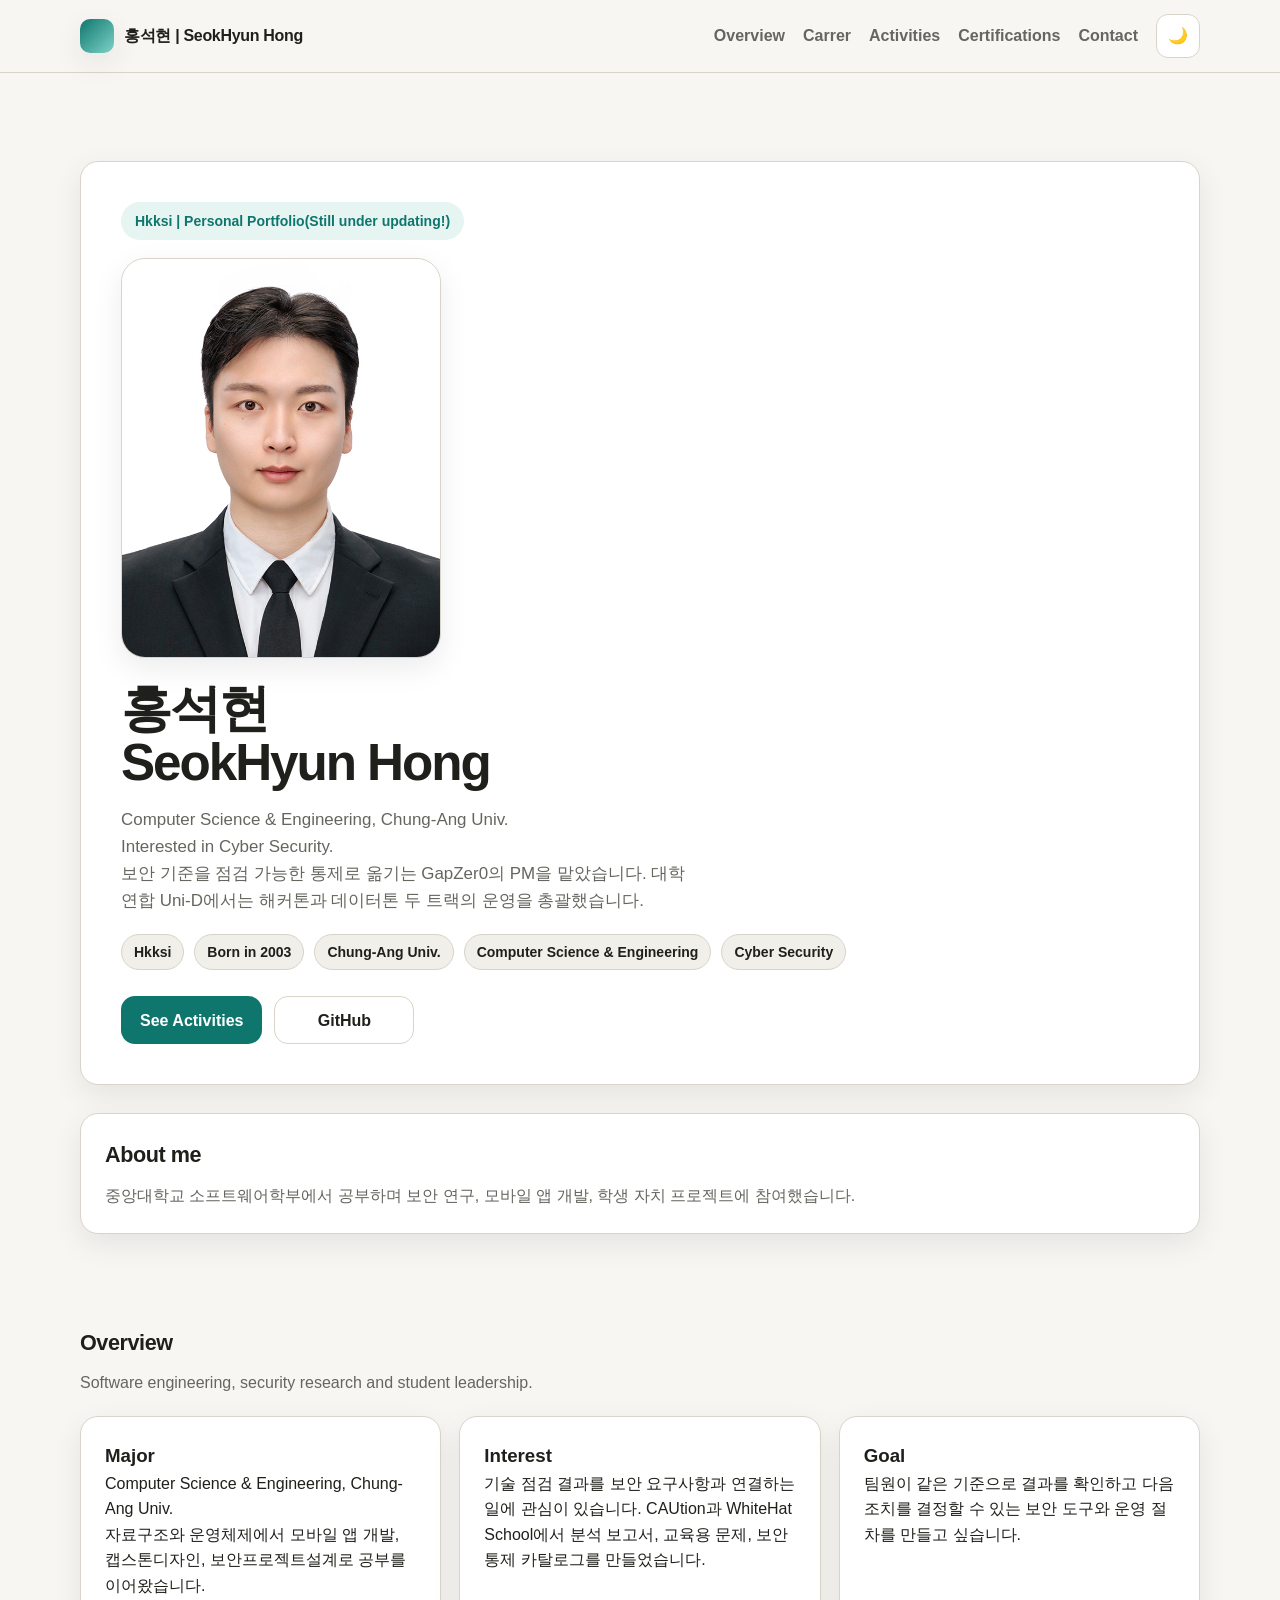
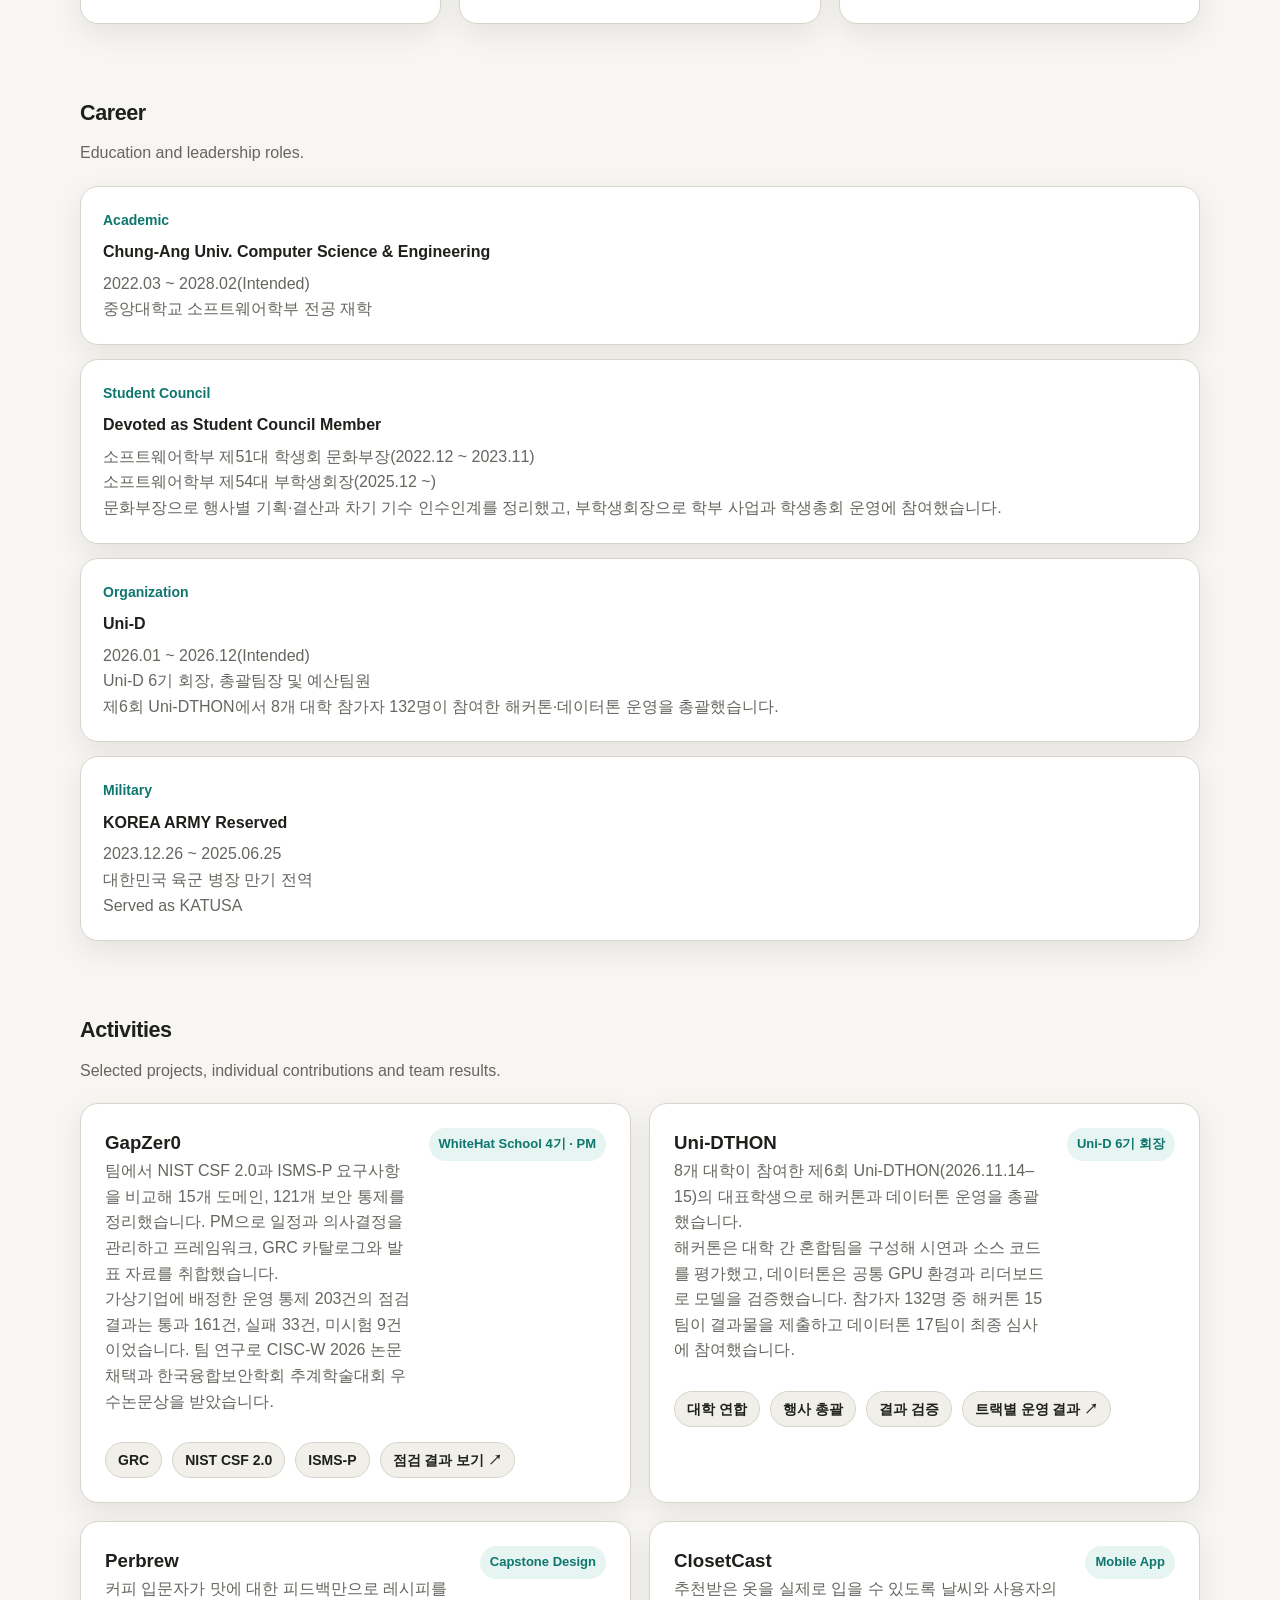
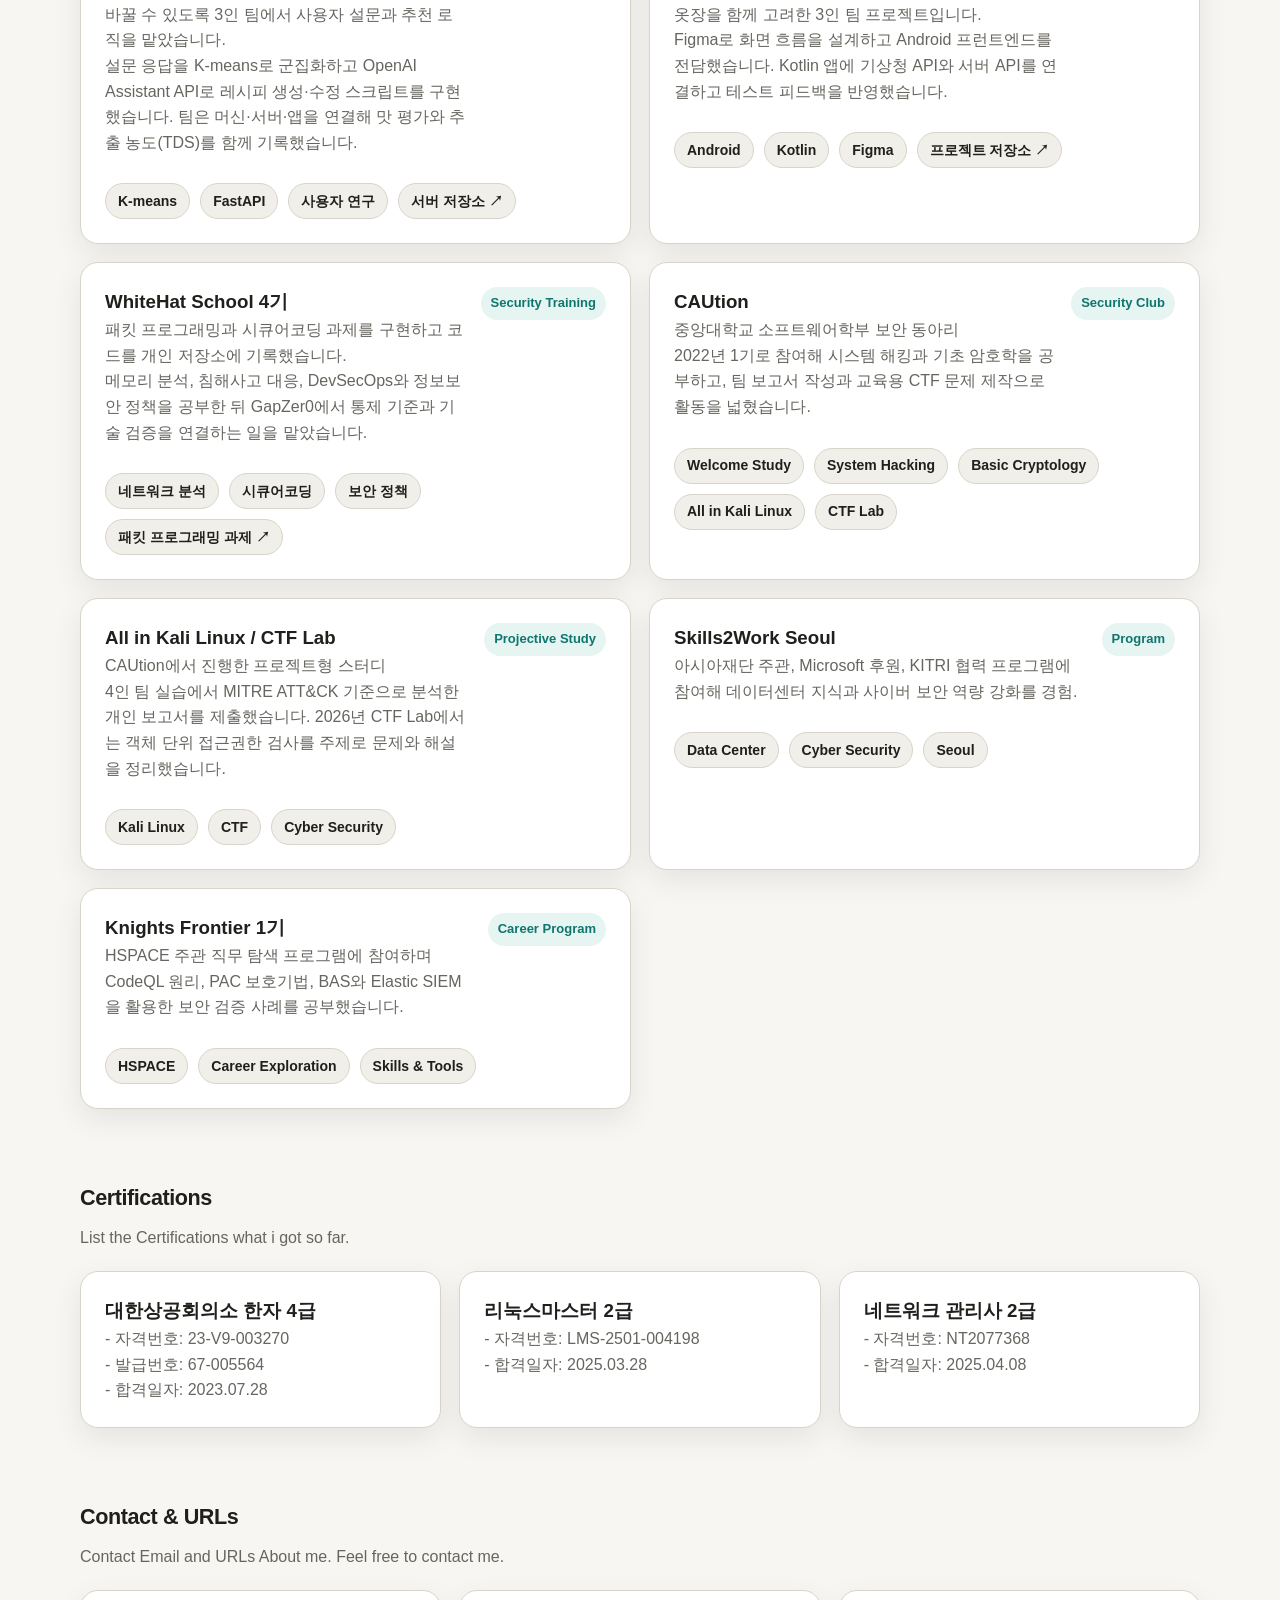
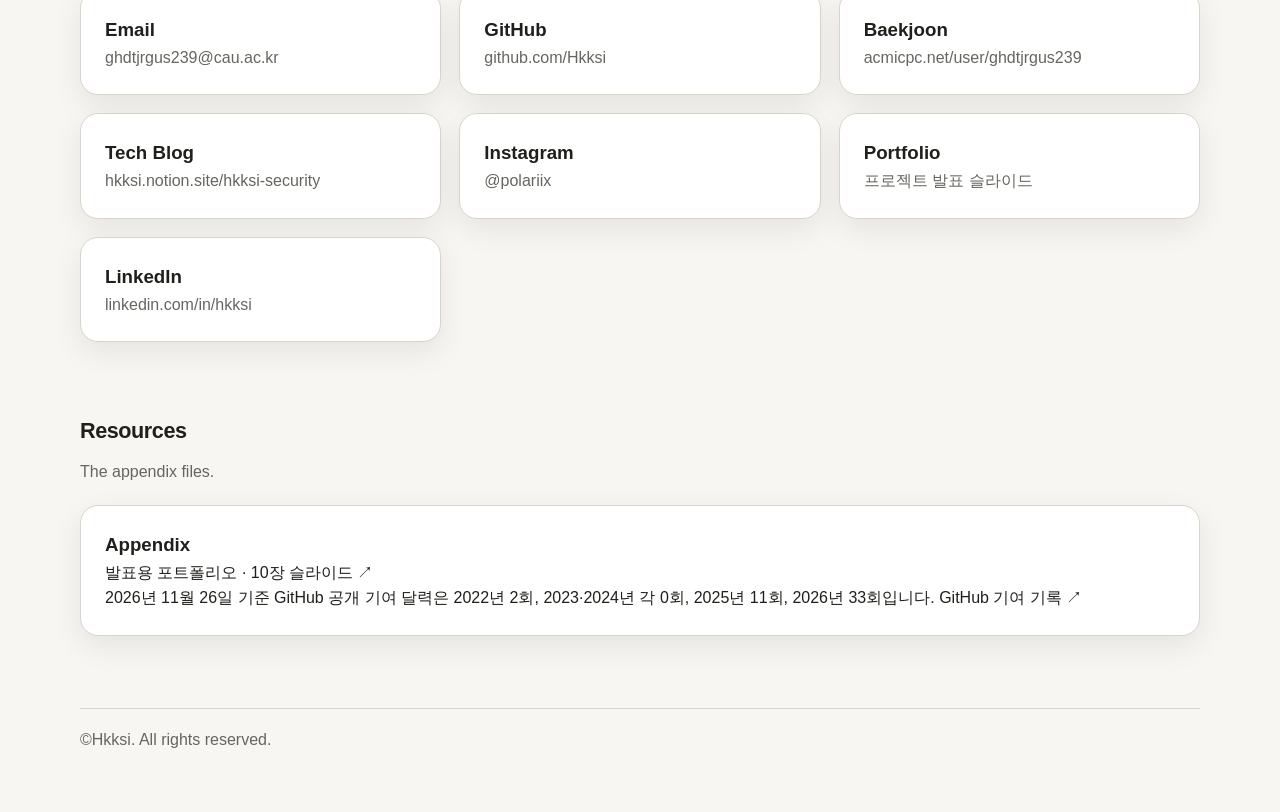
==== index.html @ 275bb15e "Update portfolio with verified security, software and leadership projects" ====
<!DOCTYPE html>
<html lang="ko">
<head>
  <meta charset="UTF-8" />
  <meta name="viewport" content="width=device-width, initial-scale=1.0" />
  <title>홍석현 | Portfolio</title>
  <meta
    name="description"
    content="중앙대학교 컴퓨터공학 전공, Cyber Security에 관심 있는 홍석현의 포트폴리오"
  />
  <meta name="color-scheme" content="light dark" />
  <style>
    :root {
      --bg: #f7f6f2;
      --surface: #ffffff;
      --surface-2: #f1efe9;
      --text: #1f1f1b;
      --muted: #66655f;
      --border: #d8d4ca;
      --primary: #0f766e;
      --primary-hover: #0b5e58;
      --accent: #e6f4f2;
      --shadow: 0 10px 30px rgba(0, 0, 0, 0.08);
      --radius: 18px;
      --max: 1120px;
    }

    [data-theme="dark"] {
      --bg: #141413;
      --surface: #1c1c1a;
      --surface-2: #22221f;
      --text: #f5f4ef;
      --muted: #b0aea7;
      --border: #33322f;
      --primary: #58b8af;
      --primary-hover: #83d1ca;
      --accent: #1e2a29;
      --shadow: 0 10px 30px rgba(0, 0, 0, 0.35);
    }

    * {
      box-sizing: border-box;
      margin: 0;
      padding: 0;
    }

    html {
      scroll-behavior: smooth;
    }

    body {
      font-family: -apple-system, BlinkMacSystemFont, "Segoe UI", Roboto, "Noto Sans KR", sans-serif;
      line-height: 1.6;
      background: var(--bg);
      color: var(--text);
    }

    a {
      color: inherit;
      text-decoration: none;
    }

    img {
      display: block;
      max-width: 100%;
    }

    button {
      font: inherit;
      cursor: pointer;
      border: none;
      background: none;
    }

    .container {
      width: min(100% - 32px, var(--max));
      margin: 0 auto;
    }

    .skip-link {
      position: absolute;
      left: -9999px;
      top: auto;
    }

    .skip-link:focus {
      left: 16px;
      top: 16px;
      background: var(--surface);
      color: var(--text);
      padding: 12px 16px;
      border-radius: 10px;
      border: 1px solid var(--border);
      z-index: 9999;
    }

    header {
      position: sticky;
      top: 0;
      z-index: 100;
      backdrop-filter: blur(10px);
      background: color-mix(in srgb, var(--bg) 85%, transparent);
      border-bottom: 1px solid var(--border);
    }

    .nav {
      display: flex;
      align-items: center;
      justify-content: space-between;
      min-height: 72px;
      gap: 20px;
    }

    .logo {
      display: inline-flex;
      align-items: center;
      gap: 10px;
      font-weight: 800;
      letter-spacing: -0.02em;
    }

    .logo-mark {
      width: 34px;
      height: 34px;
      border-radius: 10px;
      background: linear-gradient(135deg, var(--primary), #7dd3c7);
      display: inline-block;
      box-shadow: var(--shadow);
    }

    nav ul {
      list-style: none;
      display: flex;
      gap: 18px;
      align-items: center;
      flex-wrap: wrap;
      justify-content: flex-end;
    }

    nav a {
      color: var(--muted);
      font-weight: 600;
    }

    nav a:hover,
    nav a:focus-visible {
      color: var(--text);
    }

    .theme-toggle {
      width: 44px;
      height: 44px;
      border-radius: 12px;
      border: 1px solid var(--border);
      background: var(--surface);
      color: var(--text);
    }

    .hero {
      padding: 88px 0 56px;
    }

    .hero-grid {
      display: grid;
      grid-template-columns: 1fr;
      gap: 28px;
      align-items: stretch;
    }

    .hero-card,
    .panel,
    .project-card,
    .timeline-item,
    .contact-card,
    .cert-card {
      background: var(--surface);
      border: 1px solid var(--border);
      border-radius: var(--radius);
      box-shadow: var(--shadow);
    }

    .hero-card {
      padding: 40px;
    }

    .eyebrow {
      display: inline-flex;
      align-items: center;
      gap: 8px;
      background: var(--accent);
      color: var(--primary);
      padding: 8px 14px;
      border-radius: 999px;
      font-size: 14px;
      font-weight: 700;
      margin-bottom: 18px;
    }

    h1 {
      font-size: clamp(2.2rem, 4vw, 4.4rem);
      line-height: 1.05;
      letter-spacing: -0.04em;
      margin-bottom: 16px;
    }

    .hero-lead {
      color: var(--muted);
      font-size: 1.06rem;
      max-width: 60ch;
      margin-bottom: 20px;
    }

    .hero-actions {
      display: flex;
      flex-wrap: wrap;
      gap: 12px;
      margin-top: 26px;
    }

    .btn {
      display: inline-flex;
      align-items: center;
      justify-content: center;
      min-width: 140px;
      min-height: 48px;
      padding: 0 18px;
      border-radius: 14px;
      font-weight: 700;
      transition: 0.2s ease;
      border: 1px solid transparent;
    }

    .btn-primary {
      background: var(--primary);
      color: white;
    }

    .btn-primary:hover,
    .btn-primary:focus-visible {
      background: var(--primary-hover);
    }

    .btn-secondary {
      background: var(--surface);
      color: var(--text);
      border-color: var(--border);
    }

    .btn-secondary:hover,
    .btn-secondary:focus-visible {
      background: var(--surface-2);
    }

    .hero-side {
      display: grid;
      gap: 18px;
      width: 100%;
    }

    .mini-card {
      padding: 24px;
      background: var(--surface);
      border: 1px solid var(--border);
      border-radius: var(--radius);
      box-shadow: var(--shadow);
    }

    .mini-card h2,
    .section-title {
      font-size: 1.35rem;
      margin-bottom: 10px;
      letter-spacing: -0.02em;
    }

    .mini-card p,
    .section-desc,
    .timeline-item p,
    .project-card p,
    .contact-card p,
    .cert-card p {
      color: var(--muted);
    }

    .profile-photo-box {
      width: 100%;
      max-width: 320px;
      aspect-ratio: 4 / 5;
      margin-bottom: 24px;
      border-radius: 24px;
      overflow: hidden;
      border: 1px solid var(--border);
      background: var(--surface-2);
      box-shadow: var(--shadow);
    }

    .profile-photo {
      width: 100%;
      height: 100%;
      display: block;
      object-fit: cover;
      object-position: center 20%;
    }

    .quick-info {
      display: flex;
      flex-wrap: wrap;
      gap: 10px;
      margin-top: 16px;
    }

    .quick-chip,
    .chip {
      display: inline-flex;
      align-items: center;
      min-height: 36px;
      padding: 0 12px;
      border-radius: 999px;
      background: var(--surface-2);
      border: 1px solid var(--border);
      font-size: 14px;
      font-weight: 600;
    }

    section {
      padding: 36px 0;
    }

    .section-heading {
      display: flex;
      align-items: end;
      justify-content: space-between;
      gap: 16px;
      margin-bottom: 20px;
    }

    .section-heading .left p {
      color: var(--muted);
      margin-top: 6px;
    }

    .grid-3,
    .cert-grid,
    .contact-grid {
      display: grid;
      grid-template-columns: repeat(3, 1fr);
      gap: 18px;
    }

    .panel {
      padding: 24px;
    }

    .chip-wrap {
      display: flex;
      flex-wrap: wrap;
      gap: 10px;
      margin-top: 14px;
    }

    .projects {
      display: grid;
      grid-template-columns: repeat(2, 1fr);
      gap: 18px;
    }

    .project-card {
      padding: 24px;
      display: flex;
      flex-direction: column;
      gap: 14px;
    }

    .project-top {
      display: flex;
      align-items: start;
      justify-content: space-between;
      gap: 14px;
    }

    .project-tag {
      display: inline-flex;
      padding: 6px 10px;
      border-radius: 999px;
      background: var(--accent);
      color: var(--primary);
      font-size: 13px;
      font-weight: 700;
      white-space: nowrap;
    }

    .project-links {
      display: flex;
      gap: 10px;
      flex-wrap: wrap;
      margin-top: 4px;
    }

    .text-link {
      font-weight: 700;
      color: var(--primary);
    }

    .text-link:hover,
    .text-link:focus-visible {
      text-decoration: underline;
    }

    .timeline {
      display: grid;
      gap: 14px;
    }

    .timeline-item {
      padding: 22px;
    }

    .timeline-item strong {
      display: block;
      font-size: 1rem;
      margin-bottom: 6px;
    }

    .timeline-meta {
      color: var(--primary);
      font-size: 14px;
      font-weight: 700;
      margin-bottom: 8px;
    }

    .cert-card,
    .contact-card {
      padding: 24px;
    }

    footer {
      padding: 36px 0 60px;
      color: var(--muted);
    }

    .footer-box {
      border-top: 1px solid var(--border);
      padding-top: 18px;
      display: flex;
      justify-content: space-between;
      gap: 16px;
      flex-wrap: wrap;
    }

    :focus-visible {
      outline: 2px solid var(--primary);
      outline-offset: 3px;
    }

    @media (max-width: 960px) {
      .hero-grid,
      .grid-3,
      .projects,
      .cert-grid,
      .contact-grid {
        grid-template-columns: 1fr;
      }

      .section-heading,
      .footer-box {
        align-items: start;
        flex-direction: column;
      }

      nav ul {
        gap: 12px;
      }
    }

    @media (max-width: 720px) {
      .nav {
        padding: 12px 0;
        align-items: flex-start;
        flex-direction: column;
      }

      nav ul {
        justify-content: flex-start;
      }

      .hero {
        padding-top: 48px;
      }

      .hero-card,
      .panel,
      .project-card,
      .timeline-item,
      .contact-card,
      .cert-card,
      .mini-card {
        padding: 20px;
      }

      h1 {
        font-size: clamp(2rem, 10vw, 3.2rem);
      }
    }
  </style>
</head>
<body>
  <a href="#main" class="skip-link">본문으로 바로가기</a>

  <header>
    <div class="container nav">
      <a href="#home" class="logo" aria-label="홈으로 이동">
        <span class="logo-mark" aria-hidden="true"></span>
        <span>홍석현 | SeokHyun Hong</span>
      </a>

      <nav aria-label="주요 메뉴">
        <ul>
          <li><a href="#about">Overview</a></li>
          <li><a href="#career">Carrer</a></li>
          <li><a href="#projects">Activities</a></li>
          <li><a href="#certifications">Certifications</a></li>
          <li><a href="#contact">Contact</a></li>
          <li>
            <button
              class="theme-toggle"
              type="button"
              aria-label="다크 모드 전환"
              data-theme-toggle
            >
              🌙
            </button>
          </li>
        </ul>
      </nav>
    </div>
  </header>

  <main id="main">
    <section class="hero" id="home">
      <div class="container hero-grid">
        <article class="hero-card">
          <div class="eyebrow">Hkksi | Personal Portfolio(Still under updating!)</div>

          <div class="profile-photo-box">
            <img
              src="./images/profile.jpg"
              alt="profile Photo"
              class="profile-photo"
            />
          </div>

          <h1>
            홍석현<br />
            SeokHyun Hong
          </h1>

          <p class="hero-lead">
            Computer Science & Engineering, Chung-Ang Univ.<br />
            Interested in Cyber Security.<br />
            보안 기준을 점검 가능한 통제로 옮기는 GapZer0의 PM을 맡았습니다. 대학 연합 Uni-D에서는 해커톤과 데이터톤 두 트랙의 운영을 총괄했습니다.
          </p>

          <div class="quick-info">
            <span class="quick-chip">Hkksi</span>
            <span class="quick-chip">Born in 2003</span>
            <span class="quick-chip">Chung-Ang Univ.</span>
            <span class="quick-chip">Computer Science & Engineering</span>
            <span class="quick-chip">Cyber Security</span>
          </div>

          <div class="hero-actions">
            <a class="btn btn-primary" href="#projects">See Activities</a>
            <a class="btn btn-secondary" href="https://github.com/Hkksi" target="_blank" rel="noopener noreferrer">GitHub</a>
          </div>
        </article>

        <aside class="hero-side" aria-label="핵심 요약">
          <div class="mini-card">
            <h2>About me</h2>
            <p>
              중앙대학교 소프트웨어학부에서 공부하며 보안 연구, 모바일 앱 개발, 학생 자치 프로젝트에 참여했습니다.
            </p>
          </div>
        </aside>
      </div>
    </section>

    <section id="about">
      <div class="container">
        <div class="section-heading">
          <div class="left">
            <h2 class="section-title">Overview</h2>
            <p>Software engineering, security research and student leadership.</p>
          </div>
        </div>

        <div class="grid-3">
          <article class="panel">
            <h3>Major</h3>
            <p>
              Computer Science & Engineering, Chung-Ang Univ.<br />
              자료구조와 운영체제에서 모바일 앱 개발, 캡스톤디자인, 보안프로젝트설계로 공부를 이어왔습니다.
            </p>
          </article>

          <article class="panel">
            <h3>Interest</h3>
            <p>
              기술 점검 결과를 보안 요구사항과 연결하는 일에 관심이 있습니다. CAUtion과 WhiteHat School에서 분석 보고서, 교육용 문제, 보안 통제 카탈로그를 만들었습니다.
            </p>
          </article>

          <article class="panel">
            <h3>Goal</h3>
            <p>
              팀원이 같은 기준으로 결과를 확인하고 다음 조치를 결정할 수 있는 보안 도구와 운영 절차를 만들고 싶습니다.
            </p>
          </article>
        </div>
      </div>
    </section>

    <section id="career">
      <div class="container">
        <div class="section-heading">
          <div class="left">
            <h2 class="section-title">Career</h2>
            <p>Education and leadership roles.</p>
          </div>
        </div>

        <div class="timeline">
          <article class="timeline-item">
            <div class="timeline-meta">Academic</div>
            <strong>Chung-Ang Univ. Computer Science & Engineering</strong>
            <p>
              2022.03 ~ 2028.02(Intended)<br />
              중앙대학교 소프트웨어학부 전공 재학
            </p>
          </article>

          <article class="timeline-item">
            <div class="timeline-meta">Student Council</div>
            <strong>Devoted as Student Council Member</strong>
            <p>
              소프트웨어학부 제51대 학생회 문화부장(2022.12 ~ 2023.11)<br />
              소프트웨어학부 제54대 부학생회장(2025.12 ~)<br />문화부장으로 행사별 기획·결산과 차기 기수 인수인계를 정리했고, 부학생회장으로 학부 사업과 학생총회 운영에 참여했습니다.
            </p>
          </article>

          <article class="timeline-item">
            <div class="timeline-meta">Organization</div>
            <strong>Uni-D</strong>
            <p>
              2026.01 ~ 2026.12(Intended)<br />
              Uni-D 6기 회장, 총괄팀장 및 예산팀원<br /> 
              제6회 Uni-DTHON에서 8개 대학 참가자 132명이 참여한 해커톤·데이터톤 운영을 총괄했습니다.
            </p>
          </article>
          
          <article class="timeline-item">
            <div class="timeline-meta">Military</div>
            <strong>KOREA ARMY Reserved</strong>
            <p>
              2023.12.26 ~ 2025.06.25<br />
              대한민국 육군 병장 만기 전역<br />
              Served as KATUSA
            </p>
          </article>

        </div>
      </div>
    </section>

    <section id="projects">
      <div class="container">
        <div class="section-heading">
          <div class="left">
            <h2 class="section-title">Activities</h2>
            <p>Selected projects, individual contributions and team results.</p>
          </div>
        </div>

        <div class="projects">
          <article class="project-card">
            <div class="project-top">
              <div>
                <h3>GapZer0</h3>
                <p>팀에서 NIST CSF 2.0과 ISMS-P 요구사항을 비교해 15개 도메인, 121개 보안 통제를 정리했습니다. PM으로 일정과 의사결정을 관리하고 프레임워크, GRC 카탈로그와 발표 자료를 취합했습니다.<br />가상기업에 배정한 운영 통제 203건의 점검 결과는 통과 161건, 실패 33건, 미시험 9건이었습니다. 팀 연구로 CISC-W 2026 논문 채택과 한국융합보안학회 추계학술대회 우수논문상을 받았습니다.</p>
              </div>
              <span class="project-tag">WhiteHat School 4기 · PM</span>
            </div>
            <div class="chip-wrap">
              <span class="chip">GRC</span>
              <span class="chip">NIST CSF 2.0</span>
              <span class="chip">ISMS-P</span>
              <a class="chip" href="portfolio.html#slide-3">점검 결과 보기 ↗</a>
            </div>
          </article>

          <article class="project-card">
            <div class="project-top">
              <div>
                <h3>Uni-DTHON</h3>
                <p>8개 대학이 참여한 제6회 Uni-DTHON(2026.11.14–15)의 대표학생으로 해커톤과 데이터톤 운영을 총괄했습니다.<br />해커톤은 대학 간 혼합팀을 구성해 시연과 소스 코드를 평가했고, 데이터톤은 공통 GPU 환경과 리더보드로 모델을 검증했습니다. 참가자 132명 중 해커톤 15팀이 결과물을 제출하고 데이터톤 17팀이 최종 심사에 참여했습니다.</p>
              </div>
              <span class="project-tag">Uni-D 6기 회장</span>
            </div>
            <div class="chip-wrap">
              <span class="chip">대학 연합</span>
              <span class="chip">행사 총괄</span>
              <span class="chip">결과 검증</span>
              <a class="chip" href="portfolio.html#slide-4">트랙별 운영 결과 ↗</a>
            </div>
          </article>

          <article class="project-card">
            <div class="project-top">
              <div>
                <h3>Perbrew</h3>
                <p>커피 입문자가 맛에 대한 피드백만으로 레시피를 바꿀 수 있도록 3인 팀에서 사용자 설문과 추천 로직을 맡았습니다.<br />설문 응답을 K-means로 군집화하고 OpenAI Assistant API로 레시피 생성·수정 스크립트를 구현했습니다. 팀은 머신·서버·앱을 연결해 맛 평가와 추출 농도(TDS)를 함께 기록했습니다.</p>
              </div>
              <span class="project-tag">Capstone Design</span>
            </div>
            <div class="chip-wrap">
              <span class="chip">K-means</span>
              <span class="chip">FastAPI</span>
              <span class="chip">사용자 연구</span>
              <a class="chip" href="https://github.com/2025-2-CAU-Capstone-Design/PerBrew_FastAPI_Server">서버 저장소 ↗</a>
            </div>
          </article>

          <article class="project-card">
            <div class="project-top">
              <div>
                <h3>ClosetCast</h3>
                <p>추천받은 옷을 실제로 입을 수 있도록 날씨와 사용자의 옷장을 함께 고려한 3인 팀 프로젝트입니다.<br />Figma로 화면 흐름을 설계하고 Android 프런트엔드를 전담했습니다. Kotlin 앱에 기상청 API와 서버 API를 연결하고 테스트 피드백을 반영했습니다.</p>
              </div>
              <span class="project-tag">Mobile App</span>
            </div>
            <div class="chip-wrap">
              <span class="chip">Android</span>
              <span class="chip">Kotlin</span>
              <span class="chip">Figma</span>
              <a class="chip" href="https://github.com/WY-C/ClosetCast">프로젝트 저장소 ↗</a>
            </div>
          </article>

          <article class="project-card">
            <div class="project-top">
              <div>
                <h3>WhiteHat School 4기</h3>
                <p>패킷 프로그래밍과 시큐어코딩 과제를 구현하고 코드를 개인 저장소에 기록했습니다.<br />메모리 분석, 침해사고 대응, DevSecOps와 정보보안 정책을 공부한 뒤 GapZer0에서 통제 기준과 기술 검증을 연결하는 일을 맡았습니다.</p>
              </div>
              <span class="project-tag">Security Training</span>
            </div>
            <div class="chip-wrap">
              <span class="chip">네트워크 분석</span>
              <span class="chip">시큐어코딩</span>
              <span class="chip">보안 정책</span>
              <a class="chip" href="https://github.com/Hkksi/whs-pcap-programming">패킷 프로그래밍 과제 ↗</a>
            </div>
          </article>
          <article class="project-card">
            <div class="project-top">
              <div>
                <h3>CAUtion</h3>
                <p>
                  중앙대학교 소프트웨어학부 보안 동아리<br />
                  2022년 1기로 참여해 시스템 해킹과 기초 암호학을 공부하고, 팀 보고서 작성과 교육용 CTF 문제 제작으로 활동을 넓혔습니다.
                </p>
              </div>
              <span class="project-tag">Security Club</span>
            </div>
            <div class="chip-wrap">
              <span class="chip">Welcome Study</span>
              <span class="chip">System Hacking</span>
              <span class="chip">Basic Cryptology</span>
              <span class="chip">All in Kali Linux</span>
              <span class="chip">CTF Lab</span>
            </div>
          </article>

          <article class="project-card">
            <div class="project-top">
              <div>
                <h3>All in Kali Linux / CTF Lab</h3>
                <p>
                  CAUtion에서 진행한 프로젝트형 스터디<br />
                  4인 팀 실습에서 MITRE ATT&amp;CK 기준으로 분석한 <a href="https://github.com/CAU-tion/ALL-in-Kali-Linux/commit/08ee0cf50ebe9f39e45c334ef1e5c68f35c9a11e">개인 보고서</a>를 제출했습니다. 2026년 CTF Lab에서는 객체 단위 접근권한 검사를 주제로 문제와 해설을 정리했습니다.
                </p>
              </div>
              <span class="project-tag">Projective Study</span>
            </div>
            <div class="chip-wrap">
              <span class="chip">Kali Linux</span>
              <span class="chip">CTF</span>
              <span class="chip">Cyber Security</span>
            </div>
          </article>

          <article class="project-card">
            <div class="project-top">
              <div>
                <h3>Skills2Work Seoul</h3>
                <p>
                  아시아재단 주관, Microsoft 후원, KITRI 협력 프로그램에 참여해
                  데이터센터 지식과 사이버 보안 역량 강화를 경험.
                </p>
              </div>
              <span class="project-tag">Program</span>
            </div>
            <div class="chip-wrap">
              <span class="chip">Data Center</span>
              <span class="chip">Cyber Security</span>
              <span class="chip">Seoul</span>
            </div>
          </article>

          <article class="project-card">
            <div class="project-top">
              <div>
                <h3>Knights Frontier 1기</h3>
                <p>
                  HSPACE 주관 직무 탐색 프로그램에 참여하며
                  CodeQL 원리, PAC 보호기법, BAS와 Elastic SIEM을 활용한 보안 검증 사례를 공부했습니다.
                </p>
              </div>
              <span class="project-tag">Career Program</span>
            </div>
            <div class="chip-wrap">
              <span class="chip">HSPACE</span>
              <span class="chip">Career Exploration</span>
              <span class="chip">Skills & Tools</span>
            </div>
          </article>
        </div>
      </div>
    </section>

    <section id="certifications">
      <div class="container">
        <div class="section-heading">
          <div class="left">
            <h2 class="section-title">Certifications</h2>
            <p>List the Certifications what i got so far.</p>
          </div>
        </div>

        <div class="cert-grid">
          <article class="cert-card">
            <h3>대한상공회의소 한자 4급</h3>
            <p>
              - 자격번호: 23-V9-003270 <br />
              - 발급번호: 67-005564<br />
              - 합격일자: 2023.07.28
            </p>
          </article>

          <article class="cert-card">
            <h3>리눅스마스터 2급</h3>
            <p>
              - 자격번호: LMS-2501-004198<br />
              - 합격일자: 2025.03.28
            </p>
          </article>

          <article class="cert-card">
            <h3>네트워크 관리사 2급</h3>
            <p>
              - 자격번호: NT2077368<br />
              - 합격일자: 2025.04.08
            </p>
          </article>
        </div>
      </div>
    </section>

    <section id="contact">
      <div class="container">
        <div class="section-heading">
          <div class="left">
            <h2 class="section-title">Contact & URLs</h2>
            <p>Contact Email and URLs About me. Feel free to contact me.</p>
          </div>
        </div>

        <div class="contact-grid">
          <article class="contact-card">
            <h3>Email</h3>
            <p>
              <a href="mailto:ghdtjrgus239@cau.ac.kr">
                ghdtjrgus239@cau.ac.kr
              </a>
            </p>
          </article>

          <article class="contact-card">
            <h3>GitHub</h3>
            <p>
              <a href="https://github.com/Hkksi" target="_blank" rel="noopener noreferrer">
                github.com/Hkksi
              </a>
            </p>
          </article>

          <article class="contact-card">
            <h3>Baekjoon</h3>
            <p>
              <a href="https://www.acmicpc.net/user/ghdtjrgus239" target="_blank" rel="noopener noreferrer">
                acmicpc.net/user/ghdtjrgus239
              </a>
            </p>
          </article>

          <article class="contact-card">
            <h3>Tech Blog</h3>
            <p>
              <a href="https://cliff-hole-95b.notion.site/hkksi-security?source=copy_link" target="_blank" rel="noopener noreferrer">
                hkksi.notion.site/hkksi-security
              </a>
            </p>
          </article>

          <article class="contact-card">
            <h3>Instagram</h3>
            <p>
              <a href="https://www.instagram.com/polariix" target="_blank" rel="noopener noreferrer">
               @polariix
              </a>
            </p>
          </article>

          <article class="contact-card">
            <h3>Portfolio</h3>
            <p>
              <a href="portfolio.html" target="_blank" rel="noopener noreferrer">
                프로젝트 발표 슬라이드
              </a>
            </p>
          </article>
          
          <article class="contact-card">
            <h3>LinkedIn</h3>
            <p>
              <a href="http://linkedin.com/in/hkksi" target="_blank" rel="noopener noreferrer">
                linkedin.com/in/hkksi
              </a>
            </p>
          </article>
        </div>
      </div>
    </section>

    <section id="resources">
      <div class="container">
        <div class="section-heading">
          <div class="left">
            <h2 class="section-title">Resources</h2>
            <p>The appendix files.</p>
          </div>
        </div>

        <div class="panel">
          <h3>Appendix</h3>
          <p>
            <a href="portfolio.html">발표용 포트폴리오 · 10장 슬라이드 ↗</a><br />
            2026년 11월 26일 기준 GitHub 공개 기여 달력은 2022년 2회, 2023·2024년 각 0회, 2025년 11회, 2026년 33회입니다. <a href="https://github.com/Hkksi">GitHub 기여 기록 ↗</a>
          </p>
        </div>
      </div>
    </section>
  </main>

  <footer>
    <div class="container footer-box">
      <p>©Hkksi. All rights reserved.</p>
    </div>
  </footer>

  <script>
    (function () {
      const root = document.documentElement;
      const toggle = document.querySelector("[data-theme-toggle]");
      let theme = window.matchMedia("(prefers-color-scheme: dark)").matches ? "dark" : "light";
      root.setAttribute("data-theme", theme);

      function syncButton() {
        toggle.textContent = theme === "dark" ? "☀️" : "🌙";
        toggle.setAttribute(
          "aria-label",
          theme === "dark" ? "라이트 모드 전환" : "다크 모드 전환"
        );
      }

      syncButton();

      toggle.addEventListener("click", function () {
        theme = theme === "dark" ? "light" : "dark";
        root.setAttribute("data-theme", theme);
        syncButton();
      });
    })();
  </script>
</body>
</html>
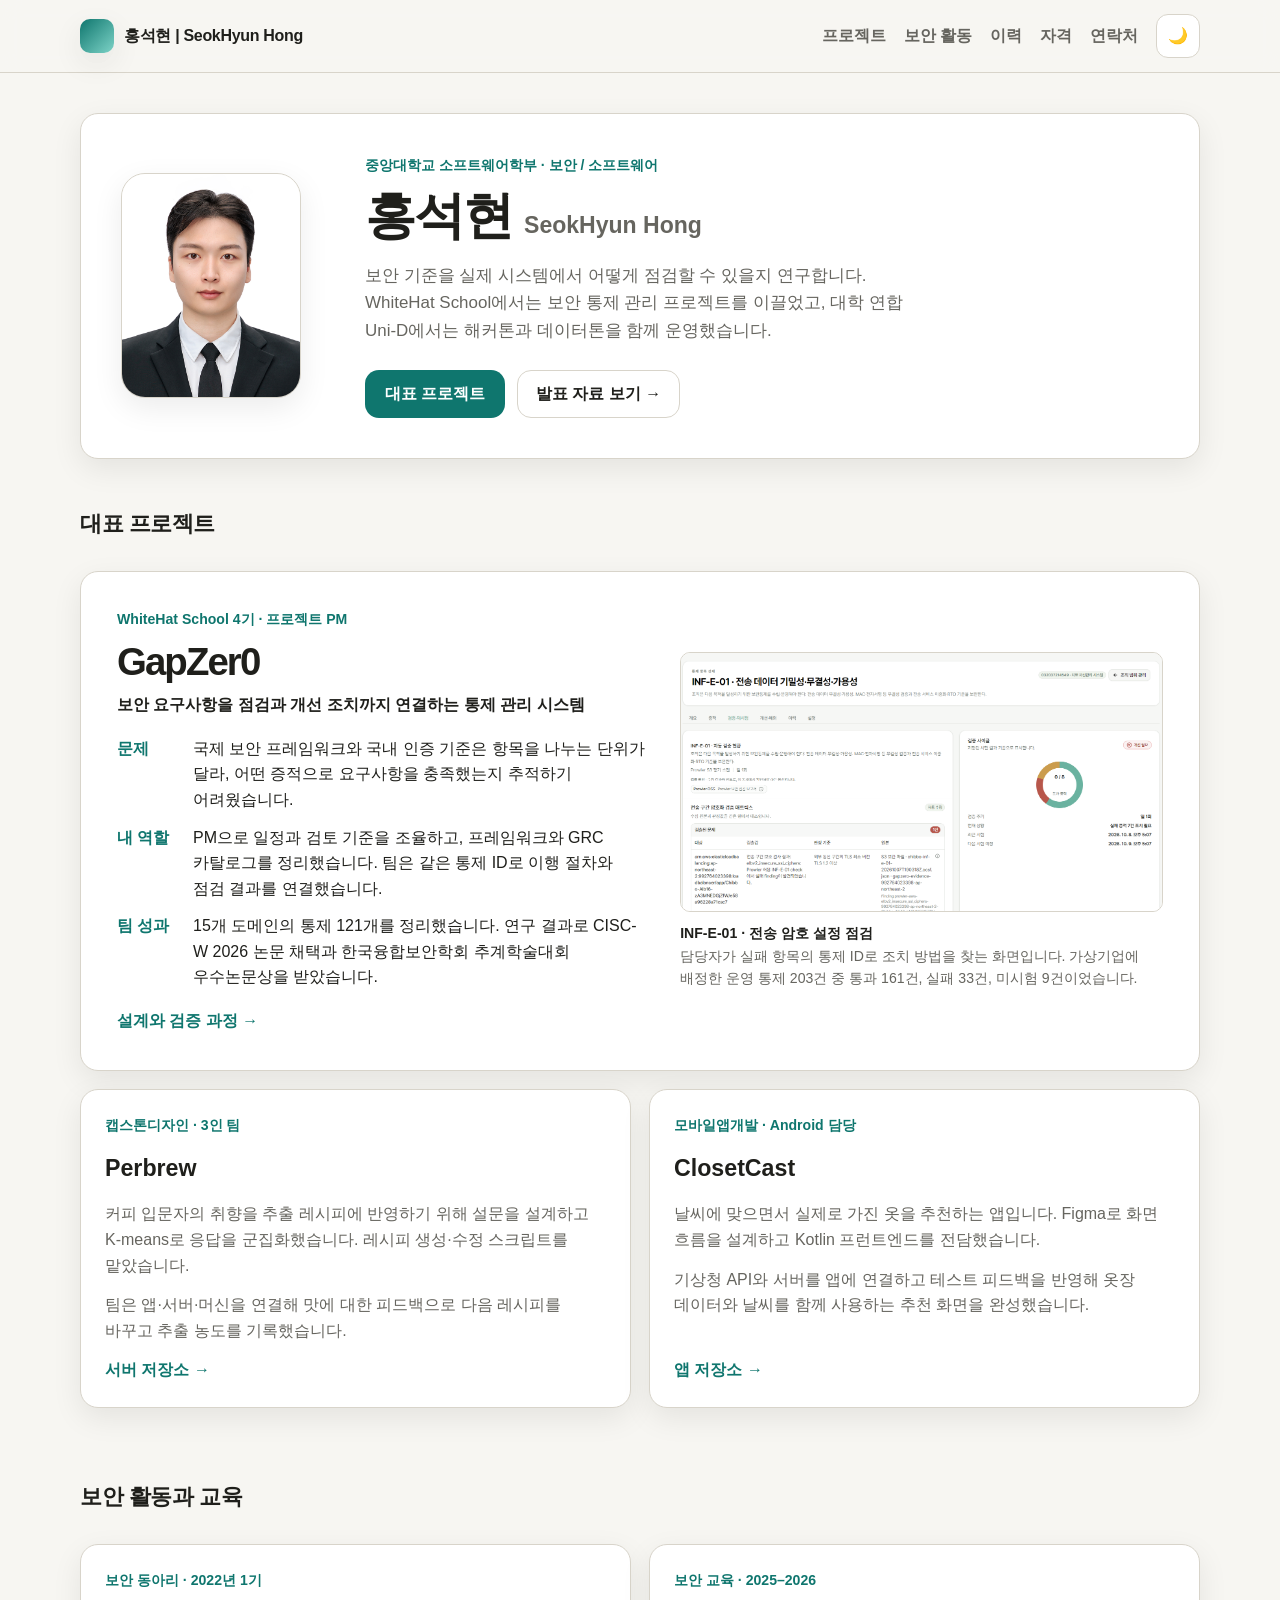
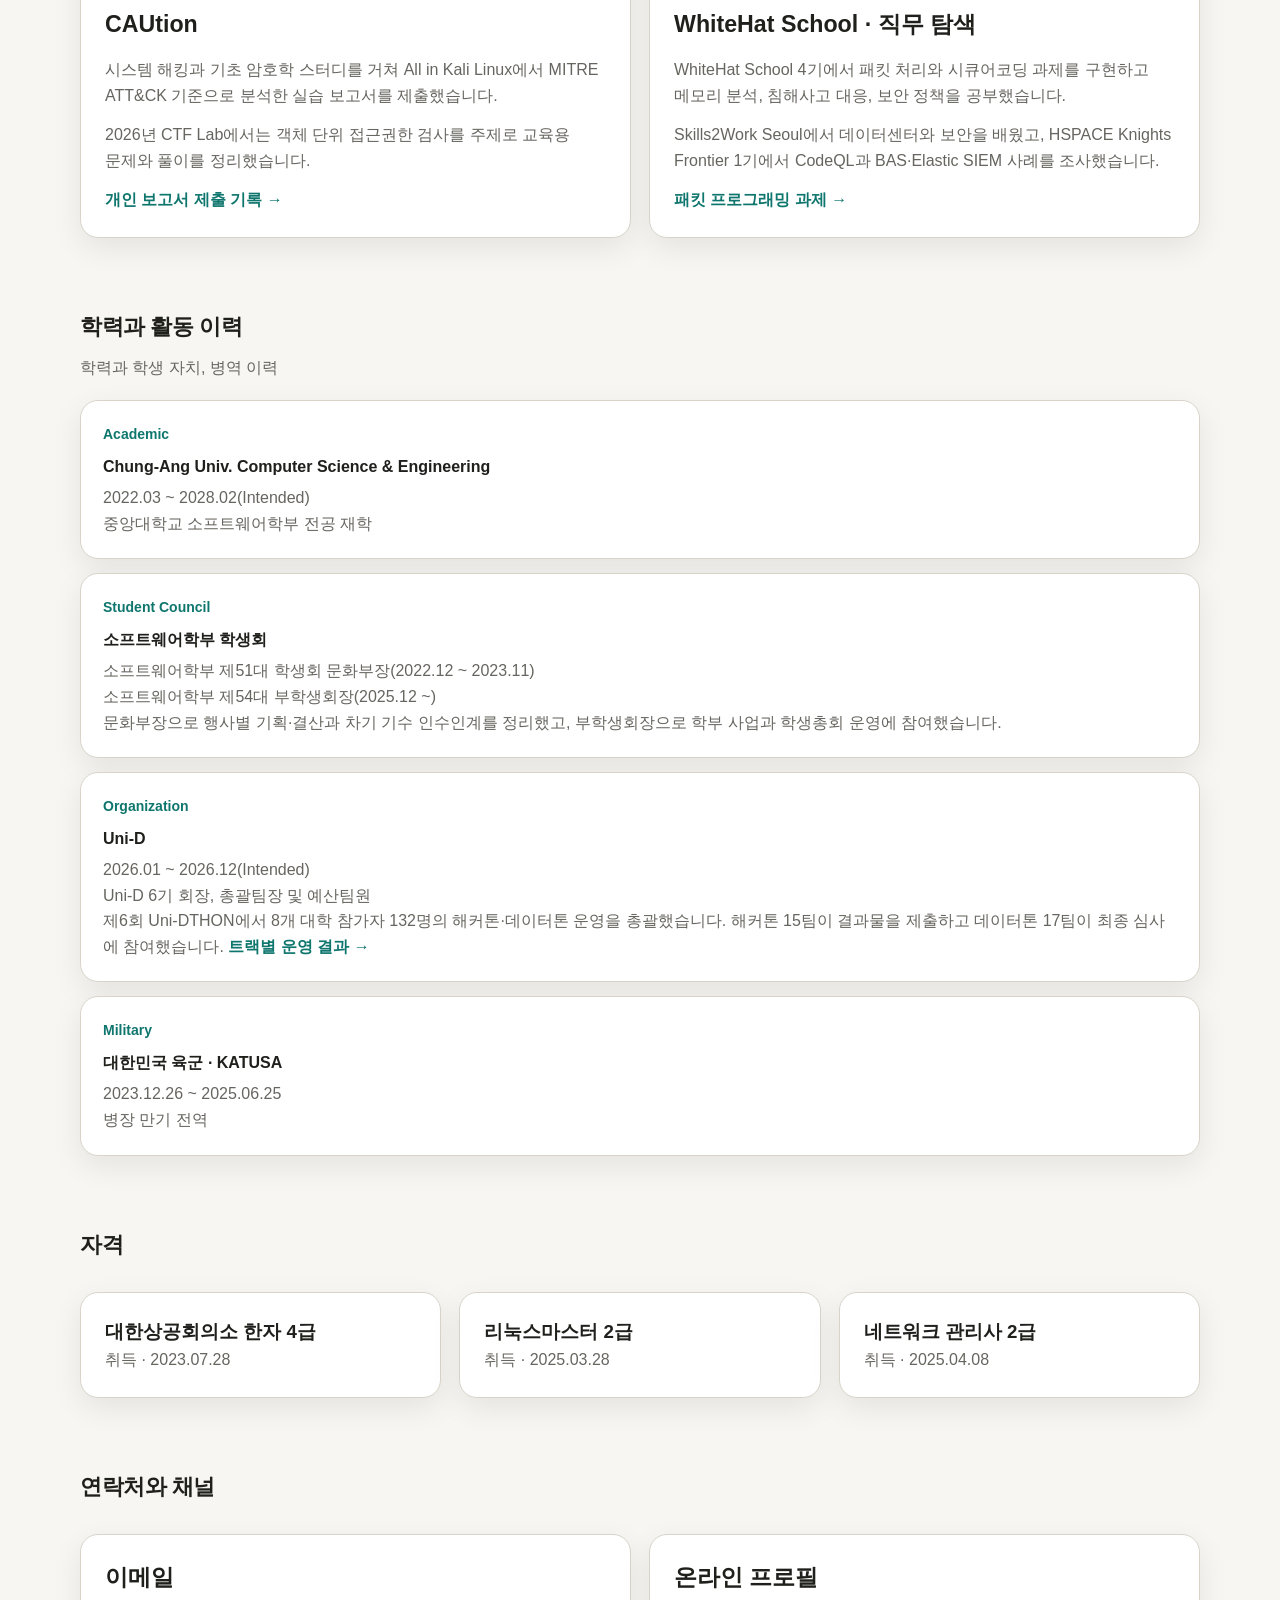
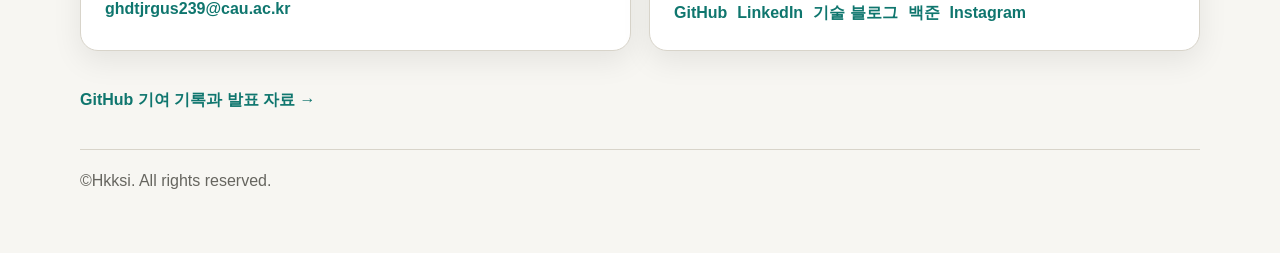
==== commit 81376669: "Lead with evidenced projects and make the slide deck readable on mobile" ====
--- a/index.html
+++ b/index.html
@@ -500,6 +500,25 @@
         font-size: clamp(2rem, 10vw, 3.2rem);
       }
     }
+  
+    section, [id="resources"] {scroll-margin-top: 105px}
+    .hero {padding: 40px 0 12px}
+    .hero-card {display:grid;grid-template-columns:minmax(120px,180px) 1fr;align-items:center;gap:clamp(24px,5vw,72px)}
+    .profile-photo-box {margin:0}
+    .kicker {color:var(--primary);font-size:.88rem;font-weight:700}
+    h1 {margin:12px 0 20px}
+    h1 small {font-size:.45em;display:inline-block;color:var(--muted);letter-spacing:0}
+    .hero-lead,.project-card p,.project-card dd,.project-card figcaption {word-break:keep-all;overflow-wrap:break-word}
+    .featured {display:grid;grid-template-columns:1.1fr 1fr;align-items:center;gap:32px;margin-bottom:18px;padding:clamp(20px,3vw,36px)}
+    .featured h3 {font-size:2.4rem;letter-spacing:-.05em}
+    .featured .standfirst {color:var(--text);font-weight:650;margin-bottom:18px}
+    .featured dl {display:grid;grid-template-columns:4em 1fr;gap:12px;margin-bottom:18px}
+    .featured dt {font-weight:700;color:var(--primary)}
+    .featured dd {margin:0}.featured figure {margin:0}.featured img {border:1px solid var(--border);border-radius:10px;width:100%}
+    .featured figcaption {margin-top:10px;font-size:.88rem;color:var(--muted)}
+    .featured figcaption strong {display:block;color:var(--text)}
+    .projects h3 {font-size:1.45rem}.projects .text-link {margin-top:auto}
+    @media(max-width:720px){.hero-card,.featured {grid-template-columns:1fr}.profile-photo-box{max-width:100px}.nav{gap:4px}.hero-actions{margin-top:12px}.hero{padding-top:20px}section{scroll-margin-top:145px}}
   </style>
 </head>
 <body>
@@ -514,11 +533,11 @@
 
       <nav aria-label="주요 메뉴">
         <ul>
-          <li><a href="#about">Overview</a></li>
-          <li><a href="#career">Carrer</a></li>
-          <li><a href="#projects">Activities</a></li>
-          <li><a href="#certifications">Certifications</a></li>
-          <li><a href="#contact">Contact</a></li>
+          <li><a href="#projects">프로젝트</a></li>
+          <li><a href="#about">보안 활동</a></li>
+          <li><a href="#career">이력</a></li>
+          <li><a href="#certifications">자격</a></li>
+          <li><a href="#contact">연락처</a></li>
           <li>
             <button
               class="theme-toggle"
@@ -538,93 +557,37 @@
     <section class="hero" id="home">
       <div class="container hero-grid">
         <article class="hero-card">
-          <div class="eyebrow">Hkksi | Personal Portfolio(Still under updating!)</div>
-
-          <div class="profile-photo-box">
-            <img
-              src="./images/profile.jpg"
-              alt="profile Photo"
-              class="profile-photo"
-            />
-          </div>
-
-          <h1>
-            홍석현<br />
-            SeokHyun Hong
-          </h1>
-
-          <p class="hero-lead">
-            Computer Science & Engineering, Chung-Ang Univ.<br />
-            Interested in Cyber Security.<br />
-            보안 기준을 점검 가능한 통제로 옮기는 GapZer0의 PM을 맡았습니다. 대학 연합 Uni-D에서는 해커톤과 데이터톤 두 트랙의 운영을 총괄했습니다.
-          </p>
-
-          <div class="quick-info">
-            <span class="quick-chip">Hkksi</span>
-            <span class="quick-chip">Born in 2003</span>
-            <span class="quick-chip">Chung-Ang Univ.</span>
-            <span class="quick-chip">Computer Science & Engineering</span>
-            <span class="quick-chip">Cyber Security</span>
-          </div>
-
-          <div class="hero-actions">
-            <a class="btn btn-primary" href="#projects">See Activities</a>
-            <a class="btn btn-secondary" href="https://github.com/Hkksi" target="_blank" rel="noopener noreferrer">GitHub</a>
+          <div class="profile-photo-box"><img src="images/profile.jpg" alt="홍석현" class="profile-photo" /></div>
+          <div class="hero-copy">
+            <p class="kicker">중앙대학교 소프트웨어학부 · 보안 / 소프트웨어</p>
+            <h1>홍석현 <small>SeokHyun Hong</small></h1>
+            <p class="hero-lead">보안 기준을 실제 시스템에서 어떻게 점검할 수 있을지 연구합니다. WhiteHat School에서는 보안 통제 관리 프로젝트를 이끌었고, 대학 연합 Uni-D에서는 해커톤과 데이터톤을 함께 운영했습니다.</p>
+            <div class="hero-actions"><a class="btn btn-primary" href="#projects">대표 프로젝트</a><a class="btn btn-secondary" href="portfolio.html">발표 자료 보기 →</a></div>
           </div>
         </article>
-
-        <aside class="hero-side" aria-label="핵심 요약">
-          <div class="mini-card">
-            <h2>About me</h2>
-            <p>
-              중앙대학교 소프트웨어학부에서 공부하며 보안 연구, 모바일 앱 개발, 학생 자치 프로젝트에 참여했습니다.
-            </p>
-          </div>
-        </aside>
       </div>
     </section>
 
-    <section id="about">
-      <div class="container">
-        <div class="section-heading">
-          <div class="left">
-            <h2 class="section-title">Overview</h2>
-            <p>Software engineering, security research and student leadership.</p>
-          </div>
-        </div>
-
-        <div class="grid-3">
-          <article class="panel">
-            <h3>Major</h3>
-            <p>
-              Computer Science & Engineering, Chung-Ang Univ.<br />
-              자료구조와 운영체제에서 모바일 앱 개발, 캡스톤디자인, 보안프로젝트설계로 공부를 이어왔습니다.
-            </p>
-          </article>
-
-          <article class="panel">
-            <h3>Interest</h3>
-            <p>
-              기술 점검 결과를 보안 요구사항과 연결하는 일에 관심이 있습니다. CAUtion과 WhiteHat School에서 분석 보고서, 교육용 문제, 보안 통제 카탈로그를 만들었습니다.
-            </p>
-          </article>
-
-          <article class="panel">
-            <h3>Goal</h3>
-            <p>
-              팀원이 같은 기준으로 결과를 확인하고 다음 조치를 결정할 수 있는 보안 도구와 운영 절차를 만들고 싶습니다.
-            </p>
-          </article>
-        </div>
-      </div>
-    </section>
+    <section id="projects"><div class="container"><div class="section-heading"><h2 class="section-title">대표 프로젝트</h2></div><article class="project-card featured"><div><div class="kicker">WhiteHat School 4기 · 프로젝트 PM</div>
+<h3>GapZer0</h3><p class="standfirst">보안 요구사항을 점검과 개선 조치까지 연결하는 통제 관리 시스템</p>
+<dl><dt>문제</dt><dd>국제 보안 프레임워크와 국내 인증 기준은 항목을 나누는 단위가 달라, 어떤 증적으로 요구사항을 충족했는지 추적하기 어려웠습니다.</dd>
+<dt>내 역할</dt><dd>PM으로 일정과 검토 기준을 조율하고, 프레임워크와 GRC 카탈로그를 정리했습니다. 팀은 같은 통제 ID로 이행 절차와 점검 결과를 연결했습니다.</dd>
+<dt>팀 성과</dt><dd>15개 도메인의 통제 121개를 정리했습니다. 연구 결과로 CISC-W 2026 논문 채택과 한국융합보안학회 추계학술대회 우수논문상을 받았습니다.</dd></dl>
+<a class="text-link" href="portfolio.html#slide-2">설계와 검증 과정 →</a></div>
+<figure><a href="images/grc-check.png" aria-label="GRC 점검 화면 원본 보기"><img loading="lazy" src="images/grc-check.png" alt="가상기업에서 전송 암호 설정을 점검한 GRC 화면" /></a>
+<figcaption><strong>INF-E-01 · 전송 암호 설정 점검</strong>담당자가 실패 항목의 통제 ID로 조치 방법을 찾는 화면입니다. 가상기업에 배정한 운영 통제 203건 중 통과 161건, 실패 33건, 미시험 9건이었습니다.</figcaption></figure></article><div class="projects"><article class="project-card"><div class="kicker">캡스톤디자인 · 3인 팀</div><h3>Perbrew</h3>
+            <p>커피 입문자의 취향을 추출 레시피에 반영하기 위해 설문을 설계하고 K-means로 응답을 군집화했습니다. 레시피 생성·수정 스크립트를 맡았습니다.</p><p>팀은 앱·서버·머신을 연결해 맛에 대한 피드백으로 다음 레시피를 바꾸고 추출 농도를 기록했습니다.</p><a class="text-link" href="https://github.com/2025-2-CAU-Capstone-Design/PerBrew_FastAPI_Server">서버 저장소 →</a></article><article class="project-card"><div class="kicker">모바일앱개발 · Android 담당</div><h3>ClosetCast</h3>
+            <p>날씨에 맞으면서 실제로 가진 옷을 추천하는 앱입니다. Figma로 화면 흐름을 설계하고 Kotlin 프런트엔드를 전담했습니다.</p><p>기상청 API와 서버를 앱에 연결하고 테스트 피드백을 반영해 옷장 데이터와 날씨를 함께 사용하는 추천 화면을 완성했습니다.</p><a class="text-link" href="https://github.com/WY-C/ClosetCast">앱 저장소 →</a></article></div></div></section>
+<section id="about"><div class="container"><div class="section-heading"><h2 class="section-title">보안 활동과 교육</h2></div><div class="projects"><article class="project-card"><div class="kicker">보안 동아리 · 2022년 1기</div><h3>CAUtion</h3>
+            <p>시스템 해킹과 기초 암호학 스터디를 거쳐 All in Kali Linux에서 MITRE ATT&amp;CK 기준으로 분석한 실습 보고서를 제출했습니다.</p><p>2026년 CTF Lab에서는 객체 단위 접근권한 검사를 주제로 교육용 문제와 풀이를 정리했습니다.</p><a class="text-link" href="https://github.com/CAU-tion/ALL-in-Kali-Linux/commit/08ee0cf50ebe9f39e45c334ef1e5c68f35c9a11e">개인 보고서 제출 기록 →</a></article><article class="project-card"><div class="kicker">보안 교육 · 2025–2026</div><h3>WhiteHat School · 직무 탐색</h3>
+            <p>WhiteHat School 4기에서 패킷 처리와 시큐어코딩 과제를 구현하고 메모리 분석, 침해사고 대응, 보안 정책을 공부했습니다.</p><p>Skills2Work Seoul에서 데이터센터와 보안을 배웠고, HSPACE Knights Frontier 1기에서 CodeQL과 BAS·Elastic SIEM 사례를 조사했습니다.</p><a class="text-link" href="https://github.com/Hkksi/whs-pcap-programming">패킷 프로그래밍 과제 →</a></article></div></div></section>
 
     <section id="career">
       <div class="container">
         <div class="section-heading">
           <div class="left">
-            <h2 class="section-title">Career</h2>
-            <p>Education and leadership roles.</p>
+            <h2 class="section-title">학력과 활동 이력</h2>
+            <p>학력과 학생 자치, 병역 이력</p>
           </div>
         </div>
 
@@ -640,7 +603,7 @@
 
           <article class="timeline-item">
             <div class="timeline-meta">Student Council</div>
-            <strong>Devoted as Student Council Member</strong>
+            <strong>소프트웨어학부 학생회</strong>
             <p>
               소프트웨어학부 제51대 학생회 문화부장(2022.12 ~ 2023.11)<br />
               소프트웨어학부 제54대 부학생회장(2025.12 ~)<br />문화부장으로 행사별 기획·결산과 차기 기수 인수인계를 정리했고, 부학생회장으로 학부 사업과 학생총회 운영에 참여했습니다.
@@ -653,17 +616,16 @@
             <p>
               2026.01 ~ 2026.12(Intended)<br />
               Uni-D 6기 회장, 총괄팀장 및 예산팀원<br /> 
-              제6회 Uni-DTHON에서 8개 대학 참가자 132명이 참여한 해커톤·데이터톤 운영을 총괄했습니다.
+              제6회 Uni-DTHON에서 8개 대학 참가자 132명의 해커톤·데이터톤 운영을 총괄했습니다. 해커톤 15팀이 결과물을 제출하고 데이터톤 17팀이 최종 심사에 참여했습니다. <a class="text-link" href="portfolio.html#slide-4">트랙별 운영 결과 →</a>
             </p>
           </article>
           
           <article class="timeline-item">
             <div class="timeline-meta">Military</div>
-            <strong>KOREA ARMY Reserved</strong>
+            <strong>대한민국 육군 · KATUSA</strong>
             <p>
               2023.12.26 ~ 2025.06.25<br />
-              대한민국 육군 병장 만기 전역<br />
-              Served as KATUSA
+              병장 만기 전역
             </p>
           </article>
 
@@ -671,178 +633,13 @@
       </div>
     </section>
 
-    <section id="projects">
-      <div class="container">
-        <div class="section-heading">
-          <div class="left">
-            <h2 class="section-title">Activities</h2>
-            <p>Selected projects, individual contributions and team results.</p>
-          </div>
-        </div>
-
-        <div class="projects">
-          <article class="project-card">
-            <div class="project-top">
-              <div>
-                <h3>GapZer0</h3>
-                <p>팀에서 NIST CSF 2.0과 ISMS-P 요구사항을 비교해 15개 도메인, 121개 보안 통제를 정리했습니다. PM으로 일정과 의사결정을 관리하고 프레임워크, GRC 카탈로그와 발표 자료를 취합했습니다.<br />가상기업에 배정한 운영 통제 203건의 점검 결과는 통과 161건, 실패 33건, 미시험 9건이었습니다. 팀 연구로 CISC-W 2026 논문 채택과 한국융합보안학회 추계학술대회 우수논문상을 받았습니다.</p>
-              </div>
-              <span class="project-tag">WhiteHat School 4기 · PM</span>
-            </div>
-            <div class="chip-wrap">
-              <span class="chip">GRC</span>
-              <span class="chip">NIST CSF 2.0</span>
-              <span class="chip">ISMS-P</span>
-              <a class="chip" href="portfolio.html#slide-3">점검 결과 보기 ↗</a>
-            </div>
-          </article>
-
-          <article class="project-card">
-            <div class="project-top">
-              <div>
-                <h3>Uni-DTHON</h3>
-                <p>8개 대학이 참여한 제6회 Uni-DTHON(2026.11.14–15)의 대표학생으로 해커톤과 데이터톤 운영을 총괄했습니다.<br />해커톤은 대학 간 혼합팀을 구성해 시연과 소스 코드를 평가했고, 데이터톤은 공통 GPU 환경과 리더보드로 모델을 검증했습니다. 참가자 132명 중 해커톤 15팀이 결과물을 제출하고 데이터톤 17팀이 최종 심사에 참여했습니다.</p>
-              </div>
-              <span class="project-tag">Uni-D 6기 회장</span>
-            </div>
-            <div class="chip-wrap">
-              <span class="chip">대학 연합</span>
-              <span class="chip">행사 총괄</span>
-              <span class="chip">결과 검증</span>
-              <a class="chip" href="portfolio.html#slide-4">트랙별 운영 결과 ↗</a>
-            </div>
-          </article>
-
-          <article class="project-card">
-            <div class="project-top">
-              <div>
-                <h3>Perbrew</h3>
-                <p>커피 입문자가 맛에 대한 피드백만으로 레시피를 바꿀 수 있도록 3인 팀에서 사용자 설문과 추천 로직을 맡았습니다.<br />설문 응답을 K-means로 군집화하고 OpenAI Assistant API로 레시피 생성·수정 스크립트를 구현했습니다. 팀은 머신·서버·앱을 연결해 맛 평가와 추출 농도(TDS)를 함께 기록했습니다.</p>
-              </div>
-              <span class="project-tag">Capstone Design</span>
-            </div>
-            <div class="chip-wrap">
-              <span class="chip">K-means</span>
-              <span class="chip">FastAPI</span>
-              <span class="chip">사용자 연구</span>
-              <a class="chip" href="https://github.com/2025-2-CAU-Capstone-Design/PerBrew_FastAPI_Server">서버 저장소 ↗</a>
-            </div>
-          </article>
-
-          <article class="project-card">
-            <div class="project-top">
-              <div>
-                <h3>ClosetCast</h3>
-                <p>추천받은 옷을 실제로 입을 수 있도록 날씨와 사용자의 옷장을 함께 고려한 3인 팀 프로젝트입니다.<br />Figma로 화면 흐름을 설계하고 Android 프런트엔드를 전담했습니다. Kotlin 앱에 기상청 API와 서버 API를 연결하고 테스트 피드백을 반영했습니다.</p>
-              </div>
-              <span class="project-tag">Mobile App</span>
-            </div>
-            <div class="chip-wrap">
-              <span class="chip">Android</span>
-              <span class="chip">Kotlin</span>
-              <span class="chip">Figma</span>
-              <a class="chip" href="https://github.com/WY-C/ClosetCast">프로젝트 저장소 ↗</a>
-            </div>
-          </article>
-
-          <article class="project-card">
-            <div class="project-top">
-              <div>
-                <h3>WhiteHat School 4기</h3>
-                <p>패킷 프로그래밍과 시큐어코딩 과제를 구현하고 코드를 개인 저장소에 기록했습니다.<br />메모리 분석, 침해사고 대응, DevSecOps와 정보보안 정책을 공부한 뒤 GapZer0에서 통제 기준과 기술 검증을 연결하는 일을 맡았습니다.</p>
-              </div>
-              <span class="project-tag">Security Training</span>
-            </div>
-            <div class="chip-wrap">
-              <span class="chip">네트워크 분석</span>
-              <span class="chip">시큐어코딩</span>
-              <span class="chip">보안 정책</span>
-              <a class="chip" href="https://github.com/Hkksi/whs-pcap-programming">패킷 프로그래밍 과제 ↗</a>
-            </div>
-          </article>
-          <article class="project-card">
-            <div class="project-top">
-              <div>
-                <h3>CAUtion</h3>
-                <p>
-                  중앙대학교 소프트웨어학부 보안 동아리<br />
-                  2022년 1기로 참여해 시스템 해킹과 기초 암호학을 공부하고, 팀 보고서 작성과 교육용 CTF 문제 제작으로 활동을 넓혔습니다.
-                </p>
-              </div>
-              <span class="project-tag">Security Club</span>
-            </div>
-            <div class="chip-wrap">
-              <span class="chip">Welcome Study</span>
-              <span class="chip">System Hacking</span>
-              <span class="chip">Basic Cryptology</span>
-              <span class="chip">All in Kali Linux</span>
-              <span class="chip">CTF Lab</span>
-            </div>
-          </article>
-
-          <article class="project-card">
-            <div class="project-top">
-              <div>
-                <h3>All in Kali Linux / CTF Lab</h3>
-                <p>
-                  CAUtion에서 진행한 프로젝트형 스터디<br />
-                  4인 팀 실습에서 MITRE ATT&amp;CK 기준으로 분석한 <a href="https://github.com/CAU-tion/ALL-in-Kali-Linux/commit/08ee0cf50ebe9f39e45c334ef1e5c68f35c9a11e">개인 보고서</a>를 제출했습니다. 2026년 CTF Lab에서는 객체 단위 접근권한 검사를 주제로 문제와 해설을 정리했습니다.
-                </p>
-              </div>
-              <span class="project-tag">Projective Study</span>
-            </div>
-            <div class="chip-wrap">
-              <span class="chip">Kali Linux</span>
-              <span class="chip">CTF</span>
-              <span class="chip">Cyber Security</span>
-            </div>
-          </article>
-
-          <article class="project-card">
-            <div class="project-top">
-              <div>
-                <h3>Skills2Work Seoul</h3>
-                <p>
-                  아시아재단 주관, Microsoft 후원, KITRI 협력 프로그램에 참여해
-                  데이터센터 지식과 사이버 보안 역량 강화를 경험.
-                </p>
-              </div>
-              <span class="project-tag">Program</span>
-            </div>
-            <div class="chip-wrap">
-              <span class="chip">Data Center</span>
-              <span class="chip">Cyber Security</span>
-              <span class="chip">Seoul</span>
-            </div>
-          </article>
-
-          <article class="project-card">
-            <div class="project-top">
-              <div>
-                <h3>Knights Frontier 1기</h3>
-                <p>
-                  HSPACE 주관 직무 탐색 프로그램에 참여하며
-                  CodeQL 원리, PAC 보호기법, BAS와 Elastic SIEM을 활용한 보안 검증 사례를 공부했습니다.
-                </p>
-              </div>
-              <span class="project-tag">Career Program</span>
-            </div>
-            <div class="chip-wrap">
-              <span class="chip">HSPACE</span>
-              <span class="chip">Career Exploration</span>
-              <span class="chip">Skills & Tools</span>
-            </div>
-          </article>
-        </div>
-      </div>
-    </section>
+    
 
     <section id="certifications">
       <div class="container">
         <div class="section-heading">
           <div class="left">
-            <h2 class="section-title">Certifications</h2>
-            <p>List the Certifications what i got so far.</p>
+            <h2 class="section-title">자격</h2>
           </div>
         </div>
 
@@ -850,125 +647,32 @@
           <article class="cert-card">
             <h3>대한상공회의소 한자 4급</h3>
             <p>
-              - 자격번호: 23-V9-003270 <br />
-              - 발급번호: 67-005564<br />
-              - 합격일자: 2023.07.28
+              취득 · 2023.07.28
             </p>
           </article>
 
           <article class="cert-card">
             <h3>리눅스마스터 2급</h3>
             <p>
-              - 자격번호: LMS-2501-004198<br />
-              - 합격일자: 2025.03.28
+              취득 · 2025.03.28
             </p>
           </article>
 
           <article class="cert-card">
             <h3>네트워크 관리사 2급</h3>
             <p>
-              - 자격번호: NT2077368<br />
-              - 합격일자: 2025.04.08
+              취득 · 2025.04.08
             </p>
           </article>
         </div>
       </div>
     </section>
 
-    <section id="contact">
-      <div class="container">
-        <div class="section-heading">
-          <div class="left">
-            <h2 class="section-title">Contact & URLs</h2>
-            <p>Contact Email and URLs About me. Feel free to contact me.</p>
-          </div>
-        </div>
-
-        <div class="contact-grid">
-          <article class="contact-card">
-            <h3>Email</h3>
-            <p>
-              <a href="mailto:ghdtjrgus239@cau.ac.kr">
-                ghdtjrgus239@cau.ac.kr
-              </a>
-            </p>
-          </article>
-
-          <article class="contact-card">
-            <h3>GitHub</h3>
-            <p>
-              <a href="https://github.com/Hkksi" target="_blank" rel="noopener noreferrer">
-                github.com/Hkksi
-              </a>
-            </p>
-          </article>
-
-          <article class="contact-card">
-            <h3>Baekjoon</h3>
-            <p>
-              <a href="https://www.acmicpc.net/user/ghdtjrgus239" target="_blank" rel="noopener noreferrer">
-                acmicpc.net/user/ghdtjrgus239
-              </a>
-            </p>
-          </article>
-
-          <article class="contact-card">
-            <h3>Tech Blog</h3>
-            <p>
-              <a href="https://cliff-hole-95b.notion.site/hkksi-security?source=copy_link" target="_blank" rel="noopener noreferrer">
-                hkksi.notion.site/hkksi-security
-              </a>
-            </p>
-          </article>
-
-          <article class="contact-card">
-            <h3>Instagram</h3>
-            <p>
-              <a href="https://www.instagram.com/polariix" target="_blank" rel="noopener noreferrer">
-               @polariix
-              </a>
-            </p>
-          </article>
-
-          <article class="contact-card">
-            <h3>Portfolio</h3>
-            <p>
-              <a href="portfolio.html" target="_blank" rel="noopener noreferrer">
-                프로젝트 발표 슬라이드
-              </a>
-            </p>
-          </article>
-          
-          <article class="contact-card">
-            <h3>LinkedIn</h3>
-            <p>
-              <a href="http://linkedin.com/in/hkksi" target="_blank" rel="noopener noreferrer">
-                linkedin.com/in/hkksi
-              </a>
-            </p>
-          </article>
-        </div>
-      </div>
-    </section>
-
-    <section id="resources">
-      <div class="container">
-        <div class="section-heading">
-          <div class="left">
-            <h2 class="section-title">Resources</h2>
-            <p>The appendix files.</p>
-          </div>
-        </div>
-
-        <div class="panel">
-          <h3>Appendix</h3>
-          <p>
-            <a href="portfolio.html">발표용 포트폴리오 · 10장 슬라이드 ↗</a><br />
-            2026년 11월 26일 기준 GitHub 공개 기여 달력은 2022년 2회, 2023·2024년 각 0회, 2025년 11회, 2026년 33회입니다. <a href="https://github.com/Hkksi">GitHub 기여 기록 ↗</a>
-          </p>
-        </div>
-      </div>
-    </section>
+    <section id="contact"><div class="container"><div class="section-heading"><h2 class="section-title">연락처와 채널</h2></div><div class="projects">
+<article class="contact-card"><h3>이메일</h3><a class="text-link" href="mailto:ghdtjrgus239@cau.ac.kr">ghdtjrgus239@cau.ac.kr</a></article>
+<article class="contact-card"><h3>온라인 프로필</h3><div class="project-links"><a class="text-link" href="https://github.com/Hkksi">GitHub</a><a class="text-link" href="https://linkedin.com/in/hkksi">LinkedIn</a><a class="text-link" href="https://cliff-hole-95b.notion.site/hkksi-security">기술 블로그</a><a class="text-link" href="https://www.acmicpc.net/user/ghdtjrgus239">백준</a><a class="text-link" href="https://www.instagram.com/polariix">Instagram</a></div></article></div></div></section>
+
+    <div id="resources" class="container"><a class="text-link" href="portfolio.html#slide-10">GitHub 기여 기록과 발표 자료 →</a></div>
   </main>
 
   <footer>
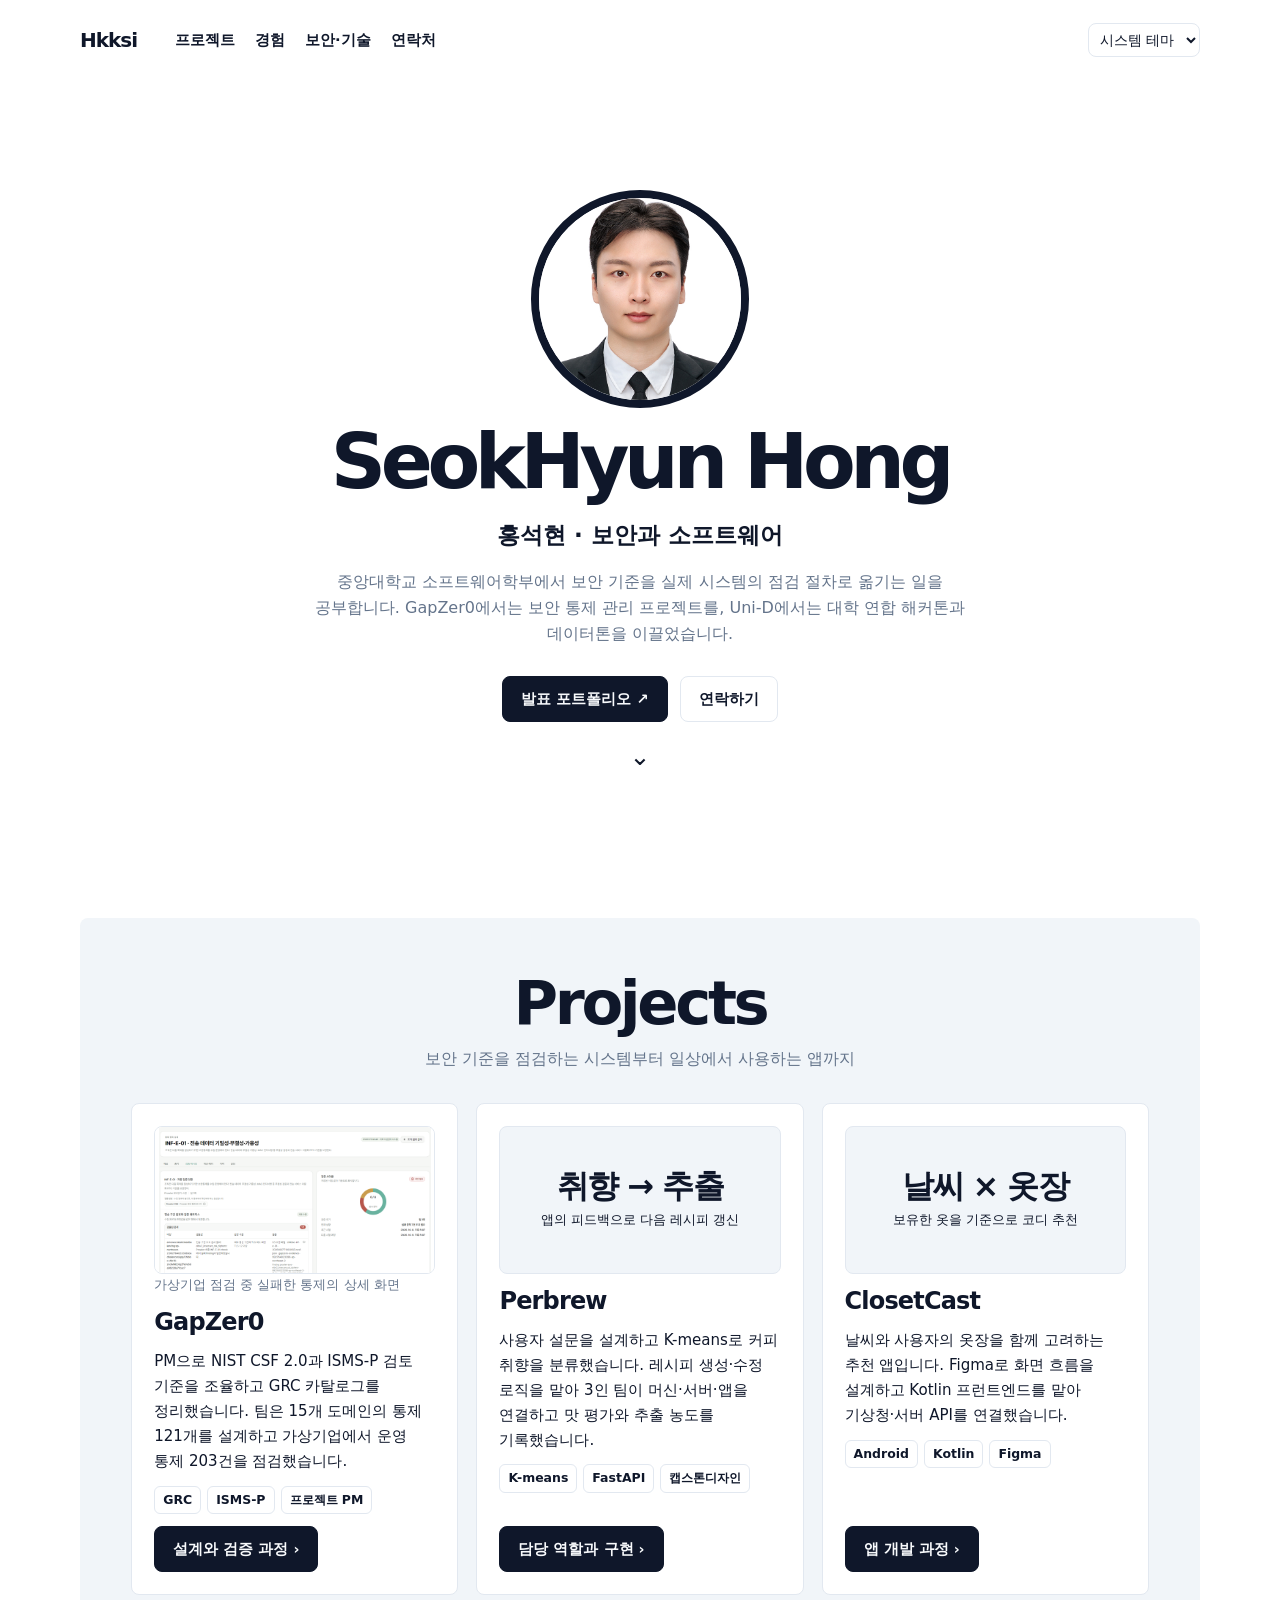
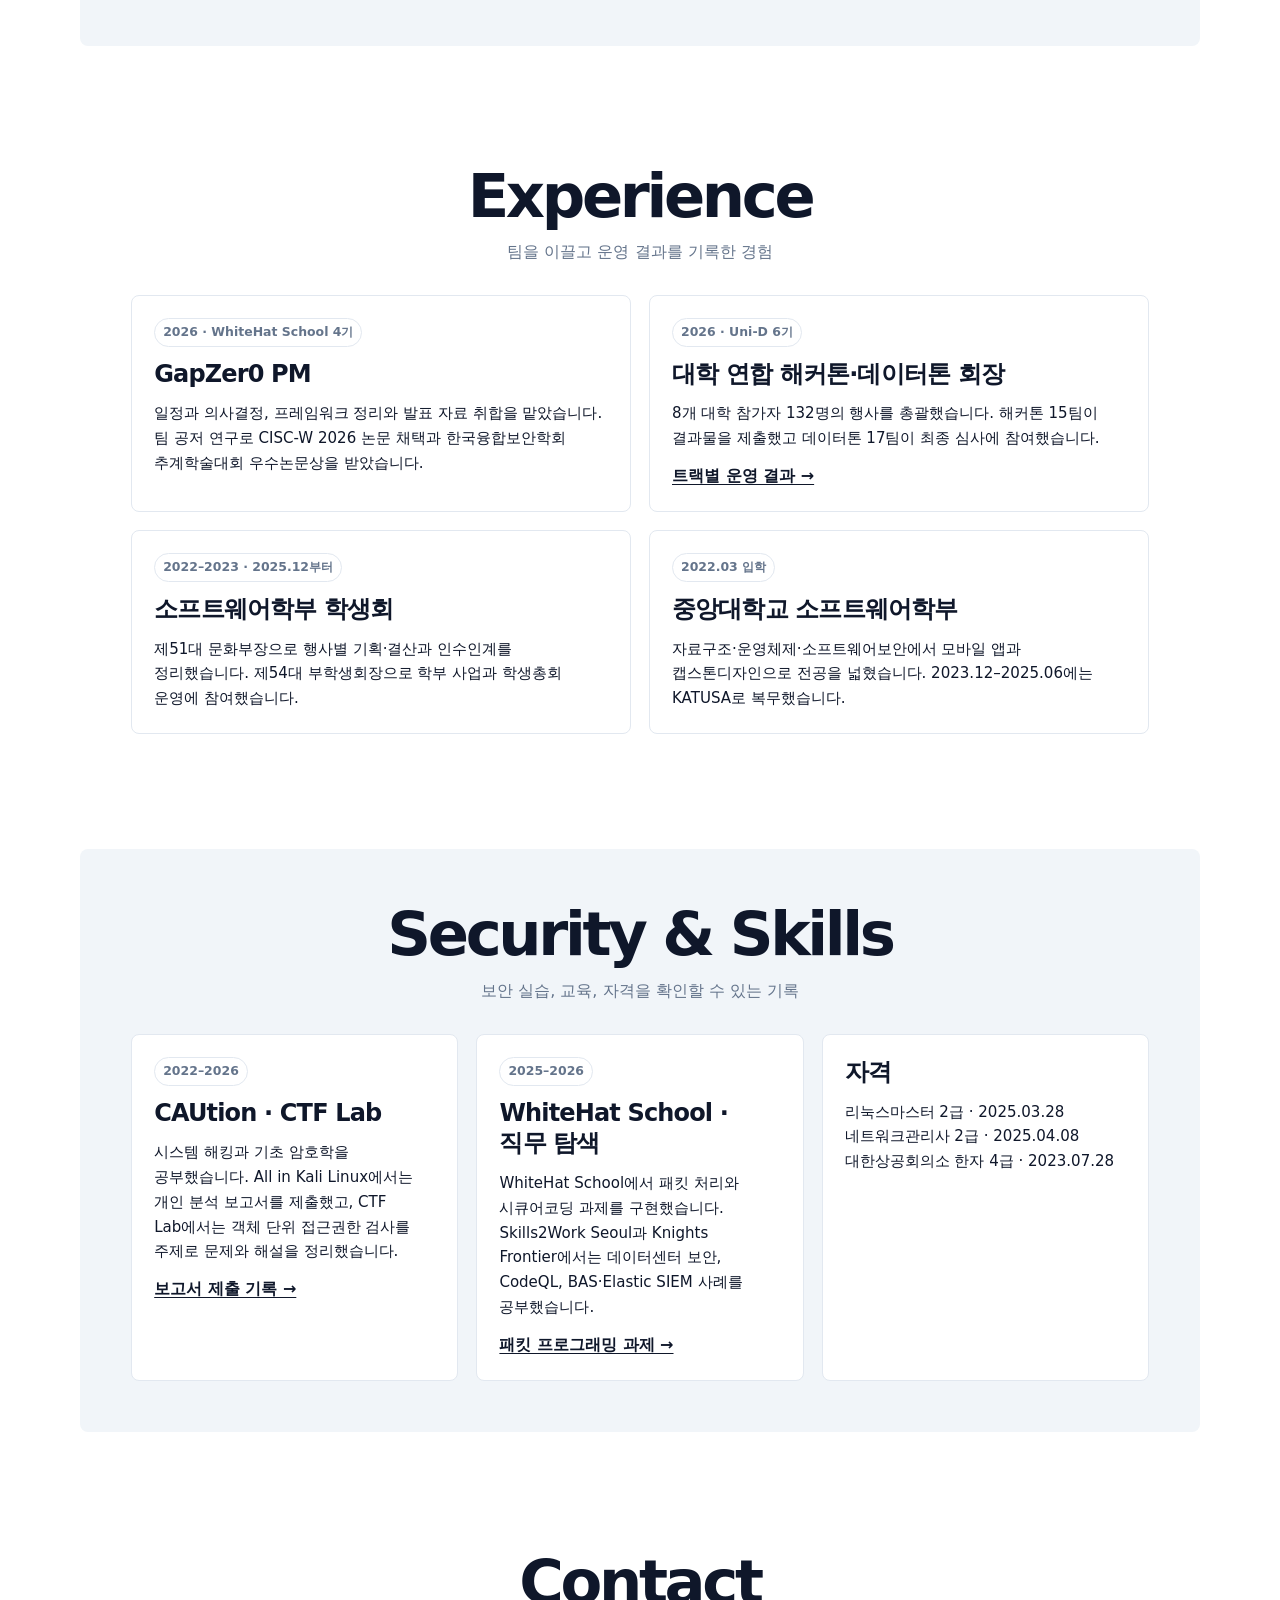
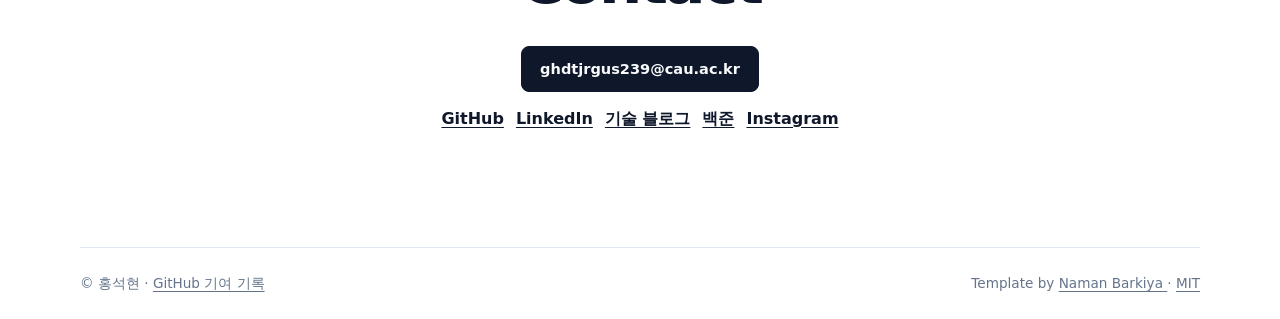
==== commit 3f557986: "Apply minimal-next-portfolio layout and themes to GitHub Pages" ====
--- a/index.html
+++ b/index.html
@@ -1,709 +1,357 @@
 <!DOCTYPE html>
 <html lang="ko">
-<head>
-  <meta charset="UTF-8" />
-  <meta name="viewport" content="width=device-width, initial-scale=1.0" />
-  <title>홍석현 | Portfolio</title>
-  <meta
-    name="description"
-    content="중앙대학교 컴퓨터공학 전공, Cyber Security에 관심 있는 홍석현의 포트폴리오"
-  />
-  <meta name="color-scheme" content="light dark" />
-  <style>
-    :root {
-      --bg: #f7f6f2;
-      --surface: #ffffff;
-      --surface-2: #f1efe9;
-      --text: #1f1f1b;
-      --muted: #66655f;
-      --border: #d8d4ca;
-      --primary: #0f766e;
-      --primary-hover: #0b5e58;
-      --accent: #e6f4f2;
-      --shadow: 0 10px 30px rgba(0, 0, 0, 0.08);
-      --radius: 18px;
-      --max: 1120px;
-    }
-
-    [data-theme="dark"] {
-      --bg: #141413;
-      --surface: #1c1c1a;
-      --surface-2: #22221f;
-      --text: #f5f4ef;
-      --muted: #b0aea7;
-      --border: #33322f;
-      --primary: #58b8af;
-      --primary-hover: #83d1ca;
-      --accent: #1e2a29;
-      --shadow: 0 10px 30px rgba(0, 0, 0, 0.35);
-    }
-
-    * {
-      box-sizing: border-box;
-      margin: 0;
-      padding: 0;
-    }
-
-    html {
-      scroll-behavior: smooth;
-    }
-
-    body {
-      font-family: -apple-system, BlinkMacSystemFont, "Segoe UI", Roboto, "Noto Sans KR", sans-serif;
-      line-height: 1.6;
-      background: var(--bg);
-      color: var(--text);
-    }
-
-    a {
-      color: inherit;
-      text-decoration: none;
-    }
-
-    img {
-      display: block;
-      max-width: 100%;
-    }
-
-    button {
-      font: inherit;
-      cursor: pointer;
-      border: none;
-      background: none;
-    }
-
-    .container {
-      width: min(100% - 32px, var(--max));
-      margin: 0 auto;
-    }
-
-    .skip-link {
-      position: absolute;
-      left: -9999px;
-      top: auto;
-    }
-
-    .skip-link:focus {
-      left: 16px;
-      top: 16px;
-      background: var(--surface);
-      color: var(--text);
-      padding: 12px 16px;
-      border-radius: 10px;
-      border: 1px solid var(--border);
-      z-index: 9999;
-    }
-
-    header {
-      position: sticky;
-      top: 0;
-      z-index: 100;
-      backdrop-filter: blur(10px);
-      background: color-mix(in srgb, var(--bg) 85%, transparent);
-      border-bottom: 1px solid var(--border);
-    }
-
-    .nav {
-      display: flex;
-      align-items: center;
-      justify-content: space-between;
-      min-height: 72px;
-      gap: 20px;
-    }
-
-    .logo {
-      display: inline-flex;
-      align-items: center;
-      gap: 10px;
-      font-weight: 800;
-      letter-spacing: -0.02em;
-    }
-
-    .logo-mark {
-      width: 34px;
-      height: 34px;
-      border-radius: 10px;
-      background: linear-gradient(135deg, var(--primary), #7dd3c7);
-      display: inline-block;
-      box-shadow: var(--shadow);
-    }
-
-    nav ul {
-      list-style: none;
-      display: flex;
-      gap: 18px;
-      align-items: center;
-      flex-wrap: wrap;
-      justify-content: flex-end;
-    }
-
-    nav a {
-      color: var(--muted);
-      font-weight: 600;
-    }
-
-    nav a:hover,
-    nav a:focus-visible {
-      color: var(--text);
-    }
-
-    .theme-toggle {
-      width: 44px;
-      height: 44px;
-      border-radius: 12px;
-      border: 1px solid var(--border);
-      background: var(--surface);
-      color: var(--text);
-    }
-
-    .hero {
-      padding: 88px 0 56px;
-    }
-
-    .hero-grid {
-      display: grid;
-      grid-template-columns: 1fr;
-      gap: 28px;
-      align-items: stretch;
-    }
-
-    .hero-card,
-    .panel,
-    .project-card,
-    .timeline-item,
-    .contact-card,
-    .cert-card {
-      background: var(--surface);
-      border: 1px solid var(--border);
-      border-radius: var(--radius);
-      box-shadow: var(--shadow);
-    }
-
-    .hero-card {
-      padding: 40px;
-    }
-
-    .eyebrow {
-      display: inline-flex;
-      align-items: center;
-      gap: 8px;
-      background: var(--accent);
-      color: var(--primary);
-      padding: 8px 14px;
-      border-radius: 999px;
-      font-size: 14px;
-      font-weight: 700;
-      margin-bottom: 18px;
-    }
-
-    h1 {
-      font-size: clamp(2.2rem, 4vw, 4.4rem);
-      line-height: 1.05;
-      letter-spacing: -0.04em;
-      margin-bottom: 16px;
-    }
-
-    .hero-lead {
-      color: var(--muted);
-      font-size: 1.06rem;
-      max-width: 60ch;
-      margin-bottom: 20px;
-    }
-
-    .hero-actions {
-      display: flex;
-      flex-wrap: wrap;
-      gap: 12px;
-      margin-top: 26px;
-    }
-
-    .btn {
-      display: inline-flex;
-      align-items: center;
-      justify-content: center;
-      min-width: 140px;
-      min-height: 48px;
-      padding: 0 18px;
-      border-radius: 14px;
-      font-weight: 700;
-      transition: 0.2s ease;
-      border: 1px solid transparent;
-    }
-
-    .btn-primary {
-      background: var(--primary);
-      color: white;
-    }
-
-    .btn-primary:hover,
-    .btn-primary:focus-visible {
-      background: var(--primary-hover);
-    }
-
-    .btn-secondary {
-      background: var(--surface);
-      color: var(--text);
-      border-color: var(--border);
-    }
-
-    .btn-secondary:hover,
-    .btn-secondary:focus-visible {
-      background: var(--surface-2);
-    }
-
-    .hero-side {
-      display: grid;
-      gap: 18px;
-      width: 100%;
-    }
-
-    .mini-card {
-      padding: 24px;
-      background: var(--surface);
-      border: 1px solid var(--border);
-      border-radius: var(--radius);
-      box-shadow: var(--shadow);
-    }
-
-    .mini-card h2,
-    .section-title {
-      font-size: 1.35rem;
-      margin-bottom: 10px;
-      letter-spacing: -0.02em;
-    }
-
-    .mini-card p,
-    .section-desc,
-    .timeline-item p,
-    .project-card p,
-    .contact-card p,
-    .cert-card p {
-      color: var(--muted);
-    }
-
-    .profile-photo-box {
-      width: 100%;
-      max-width: 320px;
-      aspect-ratio: 4 / 5;
-      margin-bottom: 24px;
-      border-radius: 24px;
-      overflow: hidden;
-      border: 1px solid var(--border);
-      background: var(--surface-2);
-      box-shadow: var(--shadow);
-    }
-
-    .profile-photo {
-      width: 100%;
-      height: 100%;
-      display: block;
-      object-fit: cover;
-      object-position: center 20%;
-    }
-
-    .quick-info {
-      display: flex;
-      flex-wrap: wrap;
-      gap: 10px;
-      margin-top: 16px;
-    }
-
-    .quick-chip,
-    .chip {
-      display: inline-flex;
-      align-items: center;
-      min-height: 36px;
-      padding: 0 12px;
-      border-radius: 999px;
-      background: var(--surface-2);
-      border: 1px solid var(--border);
-      font-size: 14px;
-      font-weight: 600;
-    }
-
-    section {
-      padding: 36px 0;
-    }
-
-    .section-heading {
-      display: flex;
-      align-items: end;
-      justify-content: space-between;
-      gap: 16px;
-      margin-bottom: 20px;
-    }
-
-    .section-heading .left p {
-      color: var(--muted);
-      margin-top: 6px;
-    }
-
-    .grid-3,
-    .cert-grid,
-    .contact-grid {
-      display: grid;
-      grid-template-columns: repeat(3, 1fr);
-      gap: 18px;
-    }
-
-    .panel {
-      padding: 24px;
-    }
-
-    .chip-wrap {
-      display: flex;
-      flex-wrap: wrap;
-      gap: 10px;
-      margin-top: 14px;
-    }
-
-    .projects {
-      display: grid;
-      grid-template-columns: repeat(2, 1fr);
-      gap: 18px;
-    }
-
-    .project-card {
-      padding: 24px;
-      display: flex;
-      flex-direction: column;
-      gap: 14px;
-    }
-
-    .project-top {
-      display: flex;
-      align-items: start;
-      justify-content: space-between;
-      gap: 14px;
-    }
-
-    .project-tag {
-      display: inline-flex;
-      padding: 6px 10px;
-      border-radius: 999px;
-      background: var(--accent);
-      color: var(--primary);
-      font-size: 13px;
-      font-weight: 700;
-      white-space: nowrap;
-    }
-
-    .project-links {
-      display: flex;
-      gap: 10px;
-      flex-wrap: wrap;
-      margin-top: 4px;
-    }
-
-    .text-link {
-      font-weight: 700;
-      color: var(--primary);
-    }
-
-    .text-link:hover,
-    .text-link:focus-visible {
-      text-decoration: underline;
-    }
-
-    .timeline {
-      display: grid;
-      gap: 14px;
-    }
-
-    .timeline-item {
-      padding: 22px;
-    }
-
-    .timeline-item strong {
-      display: block;
-      font-size: 1rem;
-      margin-bottom: 6px;
-    }
-
-    .timeline-meta {
-      color: var(--primary);
-      font-size: 14px;
-      font-weight: 700;
-      margin-bottom: 8px;
-    }
-
-    .cert-card,
-    .contact-card {
-      padding: 24px;
-    }
-
-    footer {
-      padding: 36px 0 60px;
-      color: var(--muted);
-    }
-
-    .footer-box {
-      border-top: 1px solid var(--border);
-      padding-top: 18px;
-      display: flex;
-      justify-content: space-between;
-      gap: 16px;
-      flex-wrap: wrap;
-    }
-
-    :focus-visible {
-      outline: 2px solid var(--primary);
-      outline-offset: 3px;
-    }
-
-    @media (max-width: 960px) {
-      .hero-grid,
-      .grid-3,
-      .projects,
-      .cert-grid,
-      .contact-grid {
-        grid-template-columns: 1fr;
-      }
-
-      .section-heading,
-      .footer-box {
-        align-items: start;
-        flex-direction: column;
-      }
-
-      nav ul {
-        gap: 12px;
-      }
-    }
-
-    @media (max-width: 720px) {
-      .nav {
-        padding: 12px 0;
-        align-items: flex-start;
-        flex-direction: column;
-      }
-
-      nav ul {
-        justify-content: flex-start;
-      }
-
-      .hero {
-        padding-top: 48px;
-      }
-
-      .hero-card,
-      .panel,
-      .project-card,
-      .timeline-item,
-      .contact-card,
-      .cert-card,
-      .mini-card {
-        padding: 20px;
-      }
-
-      h1 {
-        font-size: clamp(2rem, 10vw, 3.2rem);
-      }
-    }
-  
-    section, [id="resources"] {scroll-margin-top: 105px}
-    .hero {padding: 40px 0 12px}
-    .hero-card {display:grid;grid-template-columns:minmax(120px,180px) 1fr;align-items:center;gap:clamp(24px,5vw,72px)}
-    .profile-photo-box {margin:0}
-    .kicker {color:var(--primary);font-size:.88rem;font-weight:700}
-    h1 {margin:12px 0 20px}
-    h1 small {font-size:.45em;display:inline-block;color:var(--muted);letter-spacing:0}
-    .hero-lead,.project-card p,.project-card dd,.project-card figcaption {word-break:keep-all;overflow-wrap:break-word}
-    .featured {display:grid;grid-template-columns:1.1fr 1fr;align-items:center;gap:32px;margin-bottom:18px;padding:clamp(20px,3vw,36px)}
-    .featured h3 {font-size:2.4rem;letter-spacing:-.05em}
-    .featured .standfirst {color:var(--text);font-weight:650;margin-bottom:18px}
-    .featured dl {display:grid;grid-template-columns:4em 1fr;gap:12px;margin-bottom:18px}
-    .featured dt {font-weight:700;color:var(--primary)}
-    .featured dd {margin:0}.featured figure {margin:0}.featured img {border:1px solid var(--border);border-radius:10px;width:100%}
-    .featured figcaption {margin-top:10px;font-size:.88rem;color:var(--muted)}
-    .featured figcaption strong {display:block;color:var(--text)}
-    .projects h3 {font-size:1.45rem}.projects .text-link {margin-top:auto}
-    @media(max-width:720px){.hero-card,.featured {grid-template-columns:1fr}.profile-photo-box{max-width:100px}.nav{gap:4px}.hero-actions{margin-top:12px}.hero{padding-top:20px}section{scroll-margin-top:145px}}
-  </style>
-</head>
-<body>
-  <a href="#main" class="skip-link">본문으로 바로가기</a>
-
-  <header>
-    <div class="container nav">
-      <a href="#home" class="logo" aria-label="홈으로 이동">
-        <span class="logo-mark" aria-hidden="true"></span>
-        <span>홍석현 | SeokHyun Hong</span>
-      </a>
-
-      <nav aria-label="주요 메뉴">
-        <ul>
-          <li><a href="#projects">프로젝트</a></li>
-          <li><a href="#about">보안 활동</a></li>
-          <li><a href="#career">이력</a></li>
-          <li><a href="#certifications">자격</a></li>
-          <li><a href="#contact">연락처</a></li>
-          <li>
-            <button
-              class="theme-toggle"
-              type="button"
-              aria-label="다크 모드 전환"
-              data-theme-toggle
-            >
-              🌙
-            </button>
-          </li>
-        </ul>
-      </nav>
+ <head>
+  <meta charset="utf-8"/>
+  <meta content="width=device-width,initial-scale=1" name="viewport"/>
+  <title>
+   홍석현 · 보안과 소프트웨어 | Hkksi
+  </title>
+  <meta content="중앙대학교 소프트웨어학부 홍석현의 보안 연구, 소프트웨어 프로젝트, 학생 자치 활동과 증빙 자료." name="description"/>
+  <link href="https://hkksi.github.io/" rel="canonical"/>
+  <link href="assets/themes.css" rel="stylesheet"/>
+  <link href="assets/site.css" rel="stylesheet"/>
+  <script defer="" src="assets/themes.js">
+  </script>
+ </head>
+ <body>
+  <a class="skip" href="#main">
+   본문으로 바로가기
+  </a>
+  <div class="wrap">
+   <header>
+    <div class="top">
+     <a class="brand" href="#home">
+      Hkksi
+     </a>
+     <nav aria-label="주요 메뉴" class="links">
+      <a href="#projects">
+       프로젝트
+      </a>
+      <a href="#career">
+       경험
+      </a>
+      <a href="#about">
+       보안·기술
+      </a>
+      <a href="#contact">
+       연락처
+      </a>
+     </nav>
     </div>
-  </header>
-
-  <main id="main">
+    <select aria-label="화면 테마" id="theme">
+     <option value="system">
+      시스템 테마
+     </option>
+     <option value="light">
+      Light
+     </option>
+     <option value="dark">
+      Dark
+     </option>
+     <option value="retro">
+      Retro
+     </option>
+     <option value="cyberpunk">
+      Cyberpunk
+     </option>
+     <option value="aurora">
+      Aurora
+     </option>
+     <option value="synthwave">
+      Synthwave
+     </option>
+     <option value="paper">
+      Paper
+     </option>
+    </select>
+   </header>
+   <main id="main">
     <section class="hero" id="home">
-      <div class="container hero-grid">
-        <article class="hero-card">
-          <div class="profile-photo-box"><img src="images/profile.jpg" alt="홍석현" class="profile-photo" /></div>
-          <div class="hero-copy">
-            <p class="kicker">중앙대학교 소프트웨어학부 · 보안 / 소프트웨어</p>
-            <h1>홍석현 <small>SeokHyun Hong</small></h1>
-            <p class="hero-lead">보안 기준을 실제 시스템에서 어떻게 점검할 수 있을지 연구합니다. WhiteHat School에서는 보안 통제 관리 프로젝트를 이끌었고, 대학 연합 Uni-D에서는 해커톤과 데이터톤을 함께 운영했습니다.</p>
-            <div class="hero-actions"><a class="btn btn-primary" href="#projects">대표 프로젝트</a><a class="btn btn-secondary" href="portfolio.html">발표 자료 보기 →</a></div>
-          </div>
-        </article>
-      </div>
-    </section>
-
-    <section id="projects"><div class="container"><div class="section-heading"><h2 class="section-title">대표 프로젝트</h2></div><article class="project-card featured"><div><div class="kicker">WhiteHat School 4기 · 프로젝트 PM</div>
-<h3>GapZer0</h3><p class="standfirst">보안 요구사항을 점검과 개선 조치까지 연결하는 통제 관리 시스템</p>
-<dl><dt>문제</dt><dd>국제 보안 프레임워크와 국내 인증 기준은 항목을 나누는 단위가 달라, 어떤 증적으로 요구사항을 충족했는지 추적하기 어려웠습니다.</dd>
-<dt>내 역할</dt><dd>PM으로 일정과 검토 기준을 조율하고, 프레임워크와 GRC 카탈로그를 정리했습니다. 팀은 같은 통제 ID로 이행 절차와 점검 결과를 연결했습니다.</dd>
-<dt>팀 성과</dt><dd>15개 도메인의 통제 121개를 정리했습니다. 연구 결과로 CISC-W 2026 논문 채택과 한국융합보안학회 추계학술대회 우수논문상을 받았습니다.</dd></dl>
-<a class="text-link" href="portfolio.html#slide-2">설계와 검증 과정 →</a></div>
-<figure><a href="images/grc-check.png" aria-label="GRC 점검 화면 원본 보기"><img loading="lazy" src="images/grc-check.png" alt="가상기업에서 전송 암호 설정을 점검한 GRC 화면" /></a>
-<figcaption><strong>INF-E-01 · 전송 암호 설정 점검</strong>담당자가 실패 항목의 통제 ID로 조치 방법을 찾는 화면입니다. 가상기업에 배정한 운영 통제 203건 중 통과 161건, 실패 33건, 미시험 9건이었습니다.</figcaption></figure></article><div class="projects"><article class="project-card"><div class="kicker">캡스톤디자인 · 3인 팀</div><h3>Perbrew</h3>
-            <p>커피 입문자의 취향을 추출 레시피에 반영하기 위해 설문을 설계하고 K-means로 응답을 군집화했습니다. 레시피 생성·수정 스크립트를 맡았습니다.</p><p>팀은 앱·서버·머신을 연결해 맛에 대한 피드백으로 다음 레시피를 바꾸고 추출 농도를 기록했습니다.</p><a class="text-link" href="https://github.com/2025-2-CAU-Capstone-Design/PerBrew_FastAPI_Server">서버 저장소 →</a></article><article class="project-card"><div class="kicker">모바일앱개발 · Android 담당</div><h3>ClosetCast</h3>
-            <p>날씨에 맞으면서 실제로 가진 옷을 추천하는 앱입니다. Figma로 화면 흐름을 설계하고 Kotlin 프런트엔드를 전담했습니다.</p><p>기상청 API와 서버를 앱에 연결하고 테스트 피드백을 반영해 옷장 데이터와 날씨를 함께 사용하는 추천 화면을 완성했습니다.</p><a class="text-link" href="https://github.com/WY-C/ClosetCast">앱 저장소 →</a></article></div></div></section>
-<section id="about"><div class="container"><div class="section-heading"><h2 class="section-title">보안 활동과 교육</h2></div><div class="projects"><article class="project-card"><div class="kicker">보안 동아리 · 2022년 1기</div><h3>CAUtion</h3>
-            <p>시스템 해킹과 기초 암호학 스터디를 거쳐 All in Kali Linux에서 MITRE ATT&amp;CK 기준으로 분석한 실습 보고서를 제출했습니다.</p><p>2026년 CTF Lab에서는 객체 단위 접근권한 검사를 주제로 교육용 문제와 풀이를 정리했습니다.</p><a class="text-link" href="https://github.com/CAU-tion/ALL-in-Kali-Linux/commit/08ee0cf50ebe9f39e45c334ef1e5c68f35c9a11e">개인 보고서 제출 기록 →</a></article><article class="project-card"><div class="kicker">보안 교육 · 2025–2026</div><h3>WhiteHat School · 직무 탐색</h3>
-            <p>WhiteHat School 4기에서 패킷 처리와 시큐어코딩 과제를 구현하고 메모리 분석, 침해사고 대응, 보안 정책을 공부했습니다.</p><p>Skills2Work Seoul에서 데이터센터와 보안을 배웠고, HSPACE Knights Frontier 1기에서 CodeQL과 BAS·Elastic SIEM 사례를 조사했습니다.</p><a class="text-link" href="https://github.com/Hkksi/whs-pcap-programming">패킷 프로그래밍 과제 →</a></article></div></div></section>
-
-    <section id="career">
-      <div class="container">
-        <div class="section-heading">
-          <div class="left">
-            <h2 class="section-title">학력과 활동 이력</h2>
-            <p>학력과 학생 자치, 병역 이력</p>
-          </div>
+     <img alt="홍석현" class="portrait" src="images/profile.jpg"/>
+     <h1>
+      SeokHyun Hong
+     </h1>
+     <p class="role">
+      홍석현 · 보안과 소프트웨어
+     </p>
+     <p class="intro">
+      중앙대학교 소프트웨어학부에서 보안 기준을 실제 시스템의 점검 절차로 옮기는 일을 공부합니다. GapZer0에서는 보안 통제 관리 프로젝트를, Uni-D에서는 대학 연합 해커톤과 데이터톤을 이끌었습니다.
+     </p>
+     <div class="actions">
+      <a class="button" href="portfolio.html">
+       발표 포트폴리오 ↗
+      </a>
+      <a class="button secondary" href="#contact">
+       연락하기
+      </a>
+     </div>
+     <a aria-label="대표 프로젝트로 이동" class="down" href="#projects">
+      ⌄
+     </a>
+    </section>
+    <section class="band tint" id="projects">
+     <div class="heading">
+      <h2>
+       Projects
+      </h2>
+      <p>
+       보안 기준을 점검하는 시스템부터 일상에서 사용하는 앱까지
+      </p>
+     </div>
+     <div class="grid project-grid">
+      <article class="card">
+       <figure>
+        <a class="visual" href="images/grc-check.png">
+         <img alt="GRC의 INF-E-01 전송 암호 설정 점검 결과" loading="lazy" src="images/grc-check.png"/>
+        </a>
+        <figcaption>
+         가상기업 점검 중 실패한 통제의 상세 화면
+        </figcaption>
+       </figure>
+       <h3>
+        GapZer0
+       </h3>
+       <p>
+        PM으로 NIST CSF 2.0과 ISMS-P 검토 기준을 조율하고 GRC 카탈로그를 정리했습니다. 팀은 15개 도메인의 통제 121개를 설계하고 가상기업에서 운영 통제 203건을 점검했습니다.
+       </p>
+       <div class="tags">
+        <span>
+         GRC
+        </span>
+        <span>
+         ISMS-P
+        </span>
+        <span>
+         프로젝트 PM
+        </span>
+       </div>
+       <a class="more" href="portfolio.html#slide-2">
+        설계와 검증 과정 ›
+       </a>
+      </article>
+      <article class="card">
+       <div class="visual">
+        <div>
+         <b>
+          취향 → 추출
+         </b>
+         <small>
+          앱의 피드백으로 다음 레시피 갱신
+         </small>
         </div>
-
-        <div class="timeline">
-          <article class="timeline-item">
-            <div class="timeline-meta">Academic</div>
-            <strong>Chung-Ang Univ. Computer Science & Engineering</strong>
-            <p>
-              2022.03 ~ 2028.02(Intended)<br />
-              중앙대학교 소프트웨어학부 전공 재학
-            </p>
-          </article>
-
-          <article class="timeline-item">
-            <div class="timeline-meta">Student Council</div>
-            <strong>소프트웨어학부 학생회</strong>
-            <p>
-              소프트웨어학부 제51대 학생회 문화부장(2022.12 ~ 2023.11)<br />
-              소프트웨어학부 제54대 부학생회장(2025.12 ~)<br />문화부장으로 행사별 기획·결산과 차기 기수 인수인계를 정리했고, 부학생회장으로 학부 사업과 학생총회 운영에 참여했습니다.
-            </p>
-          </article>
-
-          <article class="timeline-item">
-            <div class="timeline-meta">Organization</div>
-            <strong>Uni-D</strong>
-            <p>
-              2026.01 ~ 2026.12(Intended)<br />
-              Uni-D 6기 회장, 총괄팀장 및 예산팀원<br /> 
-              제6회 Uni-DTHON에서 8개 대학 참가자 132명의 해커톤·데이터톤 운영을 총괄했습니다. 해커톤 15팀이 결과물을 제출하고 데이터톤 17팀이 최종 심사에 참여했습니다. <a class="text-link" href="portfolio.html#slide-4">트랙별 운영 결과 →</a>
-            </p>
-          </article>
-          
-          <article class="timeline-item">
-            <div class="timeline-meta">Military</div>
-            <strong>대한민국 육군 · KATUSA</strong>
-            <p>
-              2023.12.26 ~ 2025.06.25<br />
-              병장 만기 전역
-            </p>
-          </article>
-
+       </div>
+       <h3>
+        Perbrew
+       </h3>
+       <p>
+        사용자 설문을 설계하고 K-means로 커피 취향을 분류했습니다. 레시피 생성·수정 로직을 맡아 3인 팀이 머신·서버·앱을 연결하고 맛 평가와 추출 농도를 기록했습니다.
+       </p>
+       <div class="tags">
+        <span>
+         K-means
+        </span>
+        <span>
+         FastAPI
+        </span>
+        <span>
+         캡스톤디자인
+        </span>
+       </div>
+       <a class="more" href="portfolio.html#slide-5">
+        담당 역할과 구현 ›
+       </a>
+      </article>
+      <article class="card">
+       <div class="visual">
+        <div>
+         <b>
+          날씨 × 옷장
+         </b>
+         <small>
+          보유한 옷을 기준으로 코디 추천
+         </small>
         </div>
-      </div>
-    </section>
-
-    
-
-    <section id="certifications">
-      <div class="container">
-        <div class="section-heading">
-          <div class="left">
-            <h2 class="section-title">자격</h2>
-          </div>
-        </div>
-
-        <div class="cert-grid">
-          <article class="cert-card">
-            <h3>대한상공회의소 한자 4급</h3>
-            <p>
-              취득 · 2023.07.28
-            </p>
-          </article>
-
-          <article class="cert-card">
-            <h3>리눅스마스터 2급</h3>
-            <p>
-              취득 · 2025.03.28
-            </p>
-          </article>
-
-          <article class="cert-card">
-            <h3>네트워크 관리사 2급</h3>
-            <p>
-              취득 · 2025.04.08
-            </p>
-          </article>
-        </div>
-      </div>
-    </section>
-
-    <section id="contact"><div class="container"><div class="section-heading"><h2 class="section-title">연락처와 채널</h2></div><div class="projects">
-<article class="contact-card"><h3>이메일</h3><a class="text-link" href="mailto:ghdtjrgus239@cau.ac.kr">ghdtjrgus239@cau.ac.kr</a></article>
-<article class="contact-card"><h3>온라인 프로필</h3><div class="project-links"><a class="text-link" href="https://github.com/Hkksi">GitHub</a><a class="text-link" href="https://linkedin.com/in/hkksi">LinkedIn</a><a class="text-link" href="https://cliff-hole-95b.notion.site/hkksi-security">기술 블로그</a><a class="text-link" href="https://www.acmicpc.net/user/ghdtjrgus239">백준</a><a class="text-link" href="https://www.instagram.com/polariix">Instagram</a></div></article></div></div></section>
-
-    <div id="resources" class="container"><a class="text-link" href="portfolio.html#slide-10">GitHub 기여 기록과 발표 자료 →</a></div>
-  </main>
-
-  <footer>
-    <div class="container footer-box">
-      <p>©Hkksi. All rights reserved.</p>
-    </div>
-  </footer>
-
-  <script>
-    (function () {
-      const root = document.documentElement;
-      const toggle = document.querySelector("[data-theme-toggle]");
-      let theme = window.matchMedia("(prefers-color-scheme: dark)").matches ? "dark" : "light";
-      root.setAttribute("data-theme", theme);
-
-      function syncButton() {
-        toggle.textContent = theme === "dark" ? "☀️" : "🌙";
-        toggle.setAttribute(
-          "aria-label",
-          theme === "dark" ? "라이트 모드 전환" : "다크 모드 전환"
-        );
-      }
-
-      syncButton();
-
-      toggle.addEventListener("click", function () {
-        theme = theme === "dark" ? "light" : "dark";
-        root.setAttribute("data-theme", theme);
-        syncButton();
-      });
-    })();
-  </script>
-</body>
+       </div>
+       <h3>
+        ClosetCast
+       </h3>
+       <p>
+        날씨와 사용자의 옷장을 함께 고려하는 추천 앱입니다. Figma로 화면 흐름을 설계하고 Kotlin 프런트엔드를 맡아 기상청·서버 API를 연결했습니다.
+       </p>
+       <div class="tags">
+        <span>
+         Android
+        </span>
+        <span>
+         Kotlin
+        </span>
+        <span>
+         Figma
+        </span>
+       </div>
+       <a class="more" href="portfolio.html#slide-6">
+        앱 개발 과정 ›
+       </a>
+      </article>
+     </div>
+    </section>
+    <section class="band" id="career">
+     <div class="heading">
+      <h2>
+       Experience
+      </h2>
+      <p>
+       팀을 이끌고 운영 결과를 기록한 경험
+      </p>
+     </div>
+     <div class="grid twocol">
+      <article class="card">
+       <span class="period">
+        2026 · WhiteHat School 4기
+       </span>
+       <h3>
+        GapZer0 PM
+       </h3>
+       <p>
+        일정과 의사결정, 프레임워크 정리와 발표 자료 취합을 맡았습니다. 팀 공저 연구로 CISC-W 2026 논문 채택과 한국융합보안학회 추계학술대회 우수논문상을 받았습니다.
+       </p>
+      </article>
+      <article class="card">
+       <span class="period">
+        2026 · Uni-D 6기
+       </span>
+       <h3>
+        대학 연합 해커톤·데이터톤 회장
+       </h3>
+       <p>
+        8개 대학 참가자 132명의 행사를 총괄했습니다. 해커톤 15팀이 결과물을 제출했고 데이터톤 17팀이 최종 심사에 참여했습니다.
+       </p>
+       <a class="inline" href="portfolio.html#slide-4">
+        트랙별 운영 결과 →
+       </a>
+      </article>
+      <article class="card">
+       <span class="period">
+        2022–2023 · 2025.12부터
+       </span>
+       <h3>
+        소프트웨어학부 학생회
+       </h3>
+       <p>
+        제51대 문화부장으로 행사별 기획·결산과 인수인계를 정리했습니다. 제54대 부학생회장으로 학부 사업과 학생총회 운영에 참여했습니다.
+       </p>
+      </article>
+      <article class="card">
+       <span class="period">
+        2022.03 입학
+       </span>
+       <h3>
+        중앙대학교 소프트웨어학부
+       </h3>
+       <p>
+        자료구조·운영체제·소프트웨어보안에서 모바일 앱과 캡스톤디자인으로 전공을 넓혔습니다. 2023.12–2025.06에는 KATUSA로 복무했습니다.
+       </p>
+      </article>
+     </div>
+    </section>
+    <section class="band tint" id="about">
+     <div class="heading">
+      <h2>
+       Security &amp; Skills
+      </h2>
+      <p>
+       보안 실습, 교육, 자격을 확인할 수 있는 기록
+      </p>
+     </div>
+     <div class="grid">
+      <article class="card">
+       <span class="period">
+        2022–2026
+       </span>
+       <h3>
+        CAUtion · CTF Lab
+       </h3>
+       <p>
+        시스템 해킹과 기초 암호학을 공부했습니다. All in Kali Linux에서는 개인 분석 보고서를 제출했고, CTF Lab에서는 객체 단위 접근권한 검사를 주제로 문제와 해설을 정리했습니다.
+       </p>
+       <a class="inline" href="https://github.com/CAU-tion/ALL-in-Kali-Linux/commit/08ee0cf50ebe9f39e45c334ef1e5c68f35c9a11e">
+        보고서 제출 기록 →
+       </a>
+      </article>
+      <article class="card">
+       <span class="period">
+        2025–2026
+       </span>
+       <h3>
+        WhiteHat School · 직무 탐색
+       </h3>
+       <p>
+        WhiteHat School에서 패킷 처리와 시큐어코딩 과제를 구현했습니다. Skills2Work Seoul과 Knights Frontier에서는 데이터센터 보안, CodeQL, BAS·Elastic SIEM 사례를 공부했습니다.
+       </p>
+       <a class="inline" href="https://github.com/Hkksi/whs-pcap-programming">
+        패킷 프로그래밍 과제 →
+       </a>
+      </article>
+      <article class="card" id="certifications">
+       <h3>
+        자격
+       </h3>
+       <p>
+        리눅스마스터 2급 · 2025.03.28
+        <br/>
+        네트워크관리사 2급 · 2025.04.08
+        <br/>
+        대한상공회의소 한자 4급 · 2023.07.28
+       </p>
+      </article>
+     </div>
+    </section>
+    <section class="band contact" id="contact">
+     <div class="heading">
+      <h2>
+       Contact
+      </h2>
+     </div>
+     <a class="button" href="mailto:ghdtjrgus239@cau.ac.kr">
+      ghdtjrgus239@cau.ac.kr
+     </a>
+     <div class="actions">
+      <a href="https://github.com/Hkksi">
+       GitHub
+      </a>
+      <a href="https://linkedin.com/in/hkksi">
+       LinkedIn
+      </a>
+      <a href="https://cliff-hole-95b.notion.site/hkksi-security">
+       기술 블로그
+      </a>
+      <a href="https://www.acmicpc.net/user/ghdtjrgus239">
+       백준
+      </a>
+      <a href="https://www.instagram.com/polariix">
+       Instagram
+      </a>
+     </div>
+    </section>
+   </main>
+   <footer id="resources">
+    <span>
+     © 홍석현 ·
+     <a href="portfolio.html#slide-10">
+      GitHub 기여 기록
+     </a>
+    </span>
+    <span>
+     Template by
+     <a href="https://github.com/namanbarkiya/minimal-next-portfolio">
+      Naman Barkiya
+     </a>
+     ·
+     <a href="assets/template-LICENSE.txt">
+      MIT
+     </a>
+    </span>
+   </footer>
+  </div>
+ </body>
 </html>
--- a/assets/themes.css
+++ b/assets/themes.css
@@ -0,0 +1,246 @@
+/* minimal-next-portfolio · MIT · see template-LICENSE.txt */
+:root {
+    --background: 0 0% 100%;
+    --foreground: 222.2 47.4% 11.2%;
+
+    --muted: 210 40% 96.1%;
+    --muted-foreground: 215.4 16.3% 46.9%;
+
+    --popover: 0 0% 100%;
+    --popover-foreground: 222.2 47.4% 11.2%;
+
+    --border: 214.3 31.8% 91.4%;
+    --input: 214.3 31.8% 91.4%;
+
+    --card: 0 0% 100%;
+    --card-foreground: 222.2 47.4% 11.2%;
+
+    --primary: 222.2 47.4% 11.2%;
+    --primary-foreground: 210 40% 98%;
+
+    --secondary: 210 40% 96.1%;
+    --secondary-foreground: 222.2 47.4% 11.2%;
+
+    --accent: 210 40% 96.1%;
+    --accent-foreground: 222.2 47.4% 11.2%;
+
+    --destructive: 0 100% 50%;
+    --destructive-foreground: 210 40% 98%;
+
+    --ring: 215 20.2% 65.1%;
+
+    --radius: 0.5rem;
+
+    --d: 700ms;
+    --e: cubic-bezier(0.19, 1, 0.22, 1);
+  }
+
+  .dark {
+    --background: 224 71% 4%;
+    --foreground: 213 31% 91%;
+
+    --muted: 223 47% 11%;
+    --muted-foreground: 215.4 16.3% 56.9%;
+
+    --accent: 216 34% 17%;
+    --accent-foreground: 210 40% 98%;
+
+    --popover: 224 71% 4%;
+    --popover-foreground: 215 20.2% 65.1%;
+
+    --border: 216 34% 17%;
+    --input: 216 34% 17%;
+
+    --card: 224 71% 4%;
+    --card-foreground: 213 31% 91%;
+
+    --primary: 210 40% 98%;
+    --primary-foreground: 222.2 47.4% 1.2%;
+
+    --secondary: 222.2 47.4% 11.2%;
+    --secondary-foreground: 210 40% 98%;
+
+    --destructive: 0 63% 31%;
+    --destructive-foreground: 210 40% 98%;
+
+    --ring: 216 34% 17%;
+
+    --radius: 0.5rem;
+    --d: 700ms;
+    --e: cubic-bezier(0.19, 1, 0.22, 1);
+  }
+
+  .retro {
+    --background: 39 70% 90%;
+    --foreground: 20 80% 20%;
+
+    --muted: 30 40% 85%;
+    --muted-foreground: 20 40% 30%;
+
+    --popover: 39 70% 90%;
+    --popover-foreground: 20 80% 20%;
+
+    --border: 20 40% 70%;
+    --input: 20 40% 70%;
+
+    --card: 39 60% 85%;
+    --card-foreground: 20 80% 20%;
+
+    --primary: 20 80% 50%;
+    --primary-foreground: 39 100% 97%;
+
+    --secondary: 30 60% 80%;
+    --secondary-foreground: 20 80% 20%;
+
+    --accent: 20 80% 50%;
+    --accent-foreground: 39 100% 97%;
+
+    --destructive: 0 85% 60%;
+    --destructive-foreground: 39 100% 97%;
+
+    --ring: 20 40% 70%;
+
+    --radius: 0.125rem;
+    --d: 700ms;
+    --e: cubic-bezier(0.19, 1, 0.22, 1);
+  }
+
+  .cyberpunk {
+    --background: 235 85% 8%;
+    --foreground: 180 100% 75%;
+
+    --muted: 235 70% 15%;
+    --muted-foreground: 180 70% 55%;
+
+    --popover: 235 85% 8%;
+    --popover-foreground: 180 100% 75%;
+
+    --border: 326 100% 60%;
+    --input: 326 100% 60%;
+
+    --card: 235 80% 12%;
+    --card-foreground: 180 100% 75%;
+
+    --primary: 326 100% 60%;
+    --primary-foreground: 235 100% 98%;
+
+    --secondary: 196 100% 60%;
+    --secondary-foreground: 235 85% 8%;
+
+    --accent: 58 100% 60%;
+    --accent-foreground: 235 85% 8%;
+
+    --destructive: 0 100% 60%;
+    --destructive-foreground: 235 100% 98%;
+
+    --ring: 326 100% 60%;
+
+    --radius: 0.125rem;
+    --d: 700ms;
+    --e: cubic-bezier(0.19, 1, 0.22, 1);
+  }
+
+  .aurora {
+    --background: 220 40% 10%;
+    --foreground: 160 100% 90%;
+
+    --muted: 220 30% 20%;
+    --muted-foreground: 160 70% 70%;
+
+    --popover: 220 40% 10%;
+    --popover-foreground: 160 100% 90%;
+
+    --border: 280 80% 60%;
+    --input: 280 80% 60%;
+
+    --card: 220 35% 15%;
+    --card-foreground: 160 100% 90%;
+
+    --primary: 160 100% 50%;
+    --primary-foreground: 220 40% 10%;
+
+    --secondary: 280 80% 60%;
+    --secondary-foreground: 220 40% 10%;
+
+    --accent: 320 80% 60%;
+    --accent-foreground: 220 40% 10%;
+
+    --destructive: 0 90% 60%;
+    --destructive-foreground: 220 40% 10%;
+
+    --ring: 280 80% 60%;
+
+    --radius: 1rem;
+    --d: 700ms;
+    --e: cubic-bezier(0.19, 1, 0.22, 1);
+  }
+
+  .synthwave {
+    --background: 260 15% 10%;
+    --foreground: 330 100% 90%;
+
+    --muted: 260 20% 20%;
+    --muted-foreground: 330 70% 70%;
+
+    --popover: 260 15% 10%;
+    --popover-foreground: 330 100% 90%;
+
+    --border: 300 100% 60%;
+    --input: 300 100% 60%;
+
+    --card: 260 15% 15%;
+    --card-foreground: 330 100% 90%;
+
+    --primary: 300 100% 60%;
+    --primary-foreground: 260 15% 10%;
+
+    --secondary: 190 100% 60%;
+    --secondary-foreground: 260 15% 10%;
+
+    --accent: 60 100% 60%;
+    --accent-foreground: 260 15% 10%;
+
+    --destructive: 350 100% 60%;
+    --destructive-foreground: 260 15% 10%;
+
+    --ring: 300 100% 60%;
+
+    --radius: 0.5rem;
+    --d: 700ms;
+    --e: cubic-bezier(0.19, 1, 0.22, 1);
+  }
+
+  .paper {
+    --background: 40 30% 95%;
+    --foreground: 25 50% 20%;
+
+    --muted: 30 20% 90%;
+    --muted-foreground: 25 30% 40%;
+
+    --popover: 40 30% 95%;
+    --popover-foreground: 25 50% 20%;
+
+    --border: 25 30% 80%;
+    --input: 25 30% 80%;
+
+    --card: 35 25% 92%;
+    --card-foreground: 25 50% 20%;
+
+    --primary: 25 95% 40%;
+    --primary-foreground: 40 30% 98%;
+
+    --secondary: 15 60% 85%;
+    --secondary-foreground: 25 50% 20%;
+
+    --accent: 15 60% 85%;
+    --accent-foreground: 25 50% 20%;
+
+    --destructive: 0 70% 50%;
+    --destructive-foreground: 40 30% 98%;
+
+    --ring: 25 30% 80%;
+
+    --radius: 0.25rem;
+    --d: 700ms;
+    --e: cubic-bezier(0.19, 1, 0.22, 1);
+  }
--- a/assets/site.css
+++ b/assets/site.css
@@ -0,0 +1,46 @@
+*{box-sizing:border-box}
+html{scroll-behavior:smooth;scroll-padding-top:1.5rem}
+body{margin:0;background:hsl(var(--background));color:hsl(var(--foreground));font:16px/1.65 Inter,"Malgun Gothic",system-ui,sans-serif;word-break:keep-all;overflow-wrap:break-word}
+a{color:inherit;text-underline-offset:.2em}
+a:focus-visible,button:focus-visible,select:focus-visible,summary:focus-visible{outline:3px solid hsl(var(--primary));outline-offset:4px}
+.wrap{max-width:1216px;margin:auto;padding-inline:clamp(18px,4vw,48px)}
+header,.top,.links,.actions,.tags{display:flex;align-items:center;gap:16px}
+header{min-height:80px;justify-content:space-between;flex-wrap:wrap}
+.brand{font-size:1.25rem;font-weight:850;letter-spacing:-.05em}
+header a,.actions a,.button,.more{text-decoration:none}
+.top{gap:38px}.links{gap:20px;font-size:.92rem;font-weight:650}
+header a:hover,.more:hover{text-decoration:underline}
+select{font:inherit;font-size:.85rem;border:1px solid hsl(var(--border));background:hsl(var(--background));color:inherit;border-radius:var(--radius);padding:.45rem}
+h1,h2,h3,p,figure{margin:0}
+.hero{min-height:clamp(620px,calc(100svh - 100px),850px);display:grid;align-content:center;justify-items:center;text-align:center;padding:44px 10px 36px;gap:14px}
+.portrait{width:clamp(136px,17vw,220px);aspect-ratio:1;border-radius:50%;border:8px solid hsl(var(--primary));object-fit:cover;object-position:center 29%}
+h1{font-size:clamp(2.5rem,6vw,5.1rem);line-height:1.05;letter-spacing:-.07em;font-weight:800}
+.role{font-weight:720;font-size:clamp(1.06rem,2vw,1.45rem)}
+.intro{max-width:41rem;color:hsl(var(--muted-foreground))}
+.actions{justify-content:center;flex-wrap:wrap;margin-top:14px;gap:12px}
+.button,.more{display:inline-flex;align-items:center;justify-content:center;gap:.5em;border-radius:var(--radius);font-weight:650;font-size:.91rem;padding:10px 18px;color:hsl(var(--primary-foreground));background:hsl(var(--primary));border:1px solid hsl(var(--primary))}
+.secondary{background:hsl(var(--background));color:inherit;border-color:hsl(var(--border))}
+.down{display:grid;place-items:center;width:42px;height:42px;font-size:25px;text-decoration:none}
+.band{margin:38px 0 64px;padding:clamp(24px,4vw,52px);border-radius:var(--radius)}
+.tint{background:hsl(var(--muted))}
+.heading{text-align:center;margin-bottom:30px}
+.heading h2{font-size:clamp(2.1rem,4.8vw,3.8rem);line-height:1.12;letter-spacing:-.055em}
+.heading p,.subtle,figcaption{color:hsl(var(--muted-foreground))}
+.heading p{margin-top:9px}
+.grid{display:grid;grid-template-columns:repeat(3,minmax(0,1fr));gap:18px}
+.card{display:flex;flex-direction:column;gap:12px;padding:22px;background:hsl(var(--card));border:1px solid hsl(var(--border));border-radius:var(--radius);color:hsl(var(--card-foreground))}
+.card h3{font-size:1.5rem;letter-spacing:-.035em;line-height:1.28}
+.card p{font-size:.94rem}.card .more{align-self:flex-start;margin-top:auto}
+.tags{gap:6px;flex-wrap:wrap}.tags span,.period{border:1px solid hsl(var(--border));border-radius:6px;padding:3px 8px;font-size:.78rem;font-weight:650}
+.period{align-self:flex-start;border-radius:20px;color:hsl(var(--muted-foreground))}
+.visual{height:148px;display:flex;align-items:center;justify-content:center;background:hsl(var(--muted));border-radius:var(--radius);border:1px solid hsl(var(--border));overflow:hidden}
+.visual img{width:100%;height:100%;object-fit:contain;background:white}
+.visual b{display:block;font-size:clamp(1.5rem,2.5vw,2rem);line-height:1.25;letter-spacing:-.05em}.visual div{text-align:center}.visual small,figcaption{font-size:.8rem}
+.twocol{grid-template-columns:repeat(2,minmax(0,1fr))}
+summary{cursor:pointer;font-weight:650}details p{padding-top:8px}.inline{font-weight:650}
+.contact{text-align:center}.contact .actions a{font-weight:650;text-decoration:underline}
+footer{padding:24px 0;border-top:1px solid hsl(var(--border));color:hsl(var(--muted-foreground));font-size:.85rem;display:flex;justify-content:space-between;gap:12px;flex-wrap:wrap}
+.skip{position:absolute;left:-9999px}.skip:focus{left:12px;top:8px;background:hsl(var(--background));z-index:2}
+@media(max-width:850px){.grid{grid-template-columns:1fr 1fr}.project-grid .card:first-child{grid-column:1/-1}.top{gap:16px}.links{gap:12px}}
+@media(max-width:650px){header{padding-block:12px;gap:10px}.top{display:contents}.links{width:100%;order:3;overflow:auto;justify-content:space-between}.hero{min-height:560px}.band{padding:22px 14px;margin:24px 0 36px}.grid{grid-template-columns:1fr}.visual{height:150px}.card{padding:18px}.actions{gap:8px}}
+@media(prefers-reduced-motion:reduce){html{scroll-behavior:auto}}
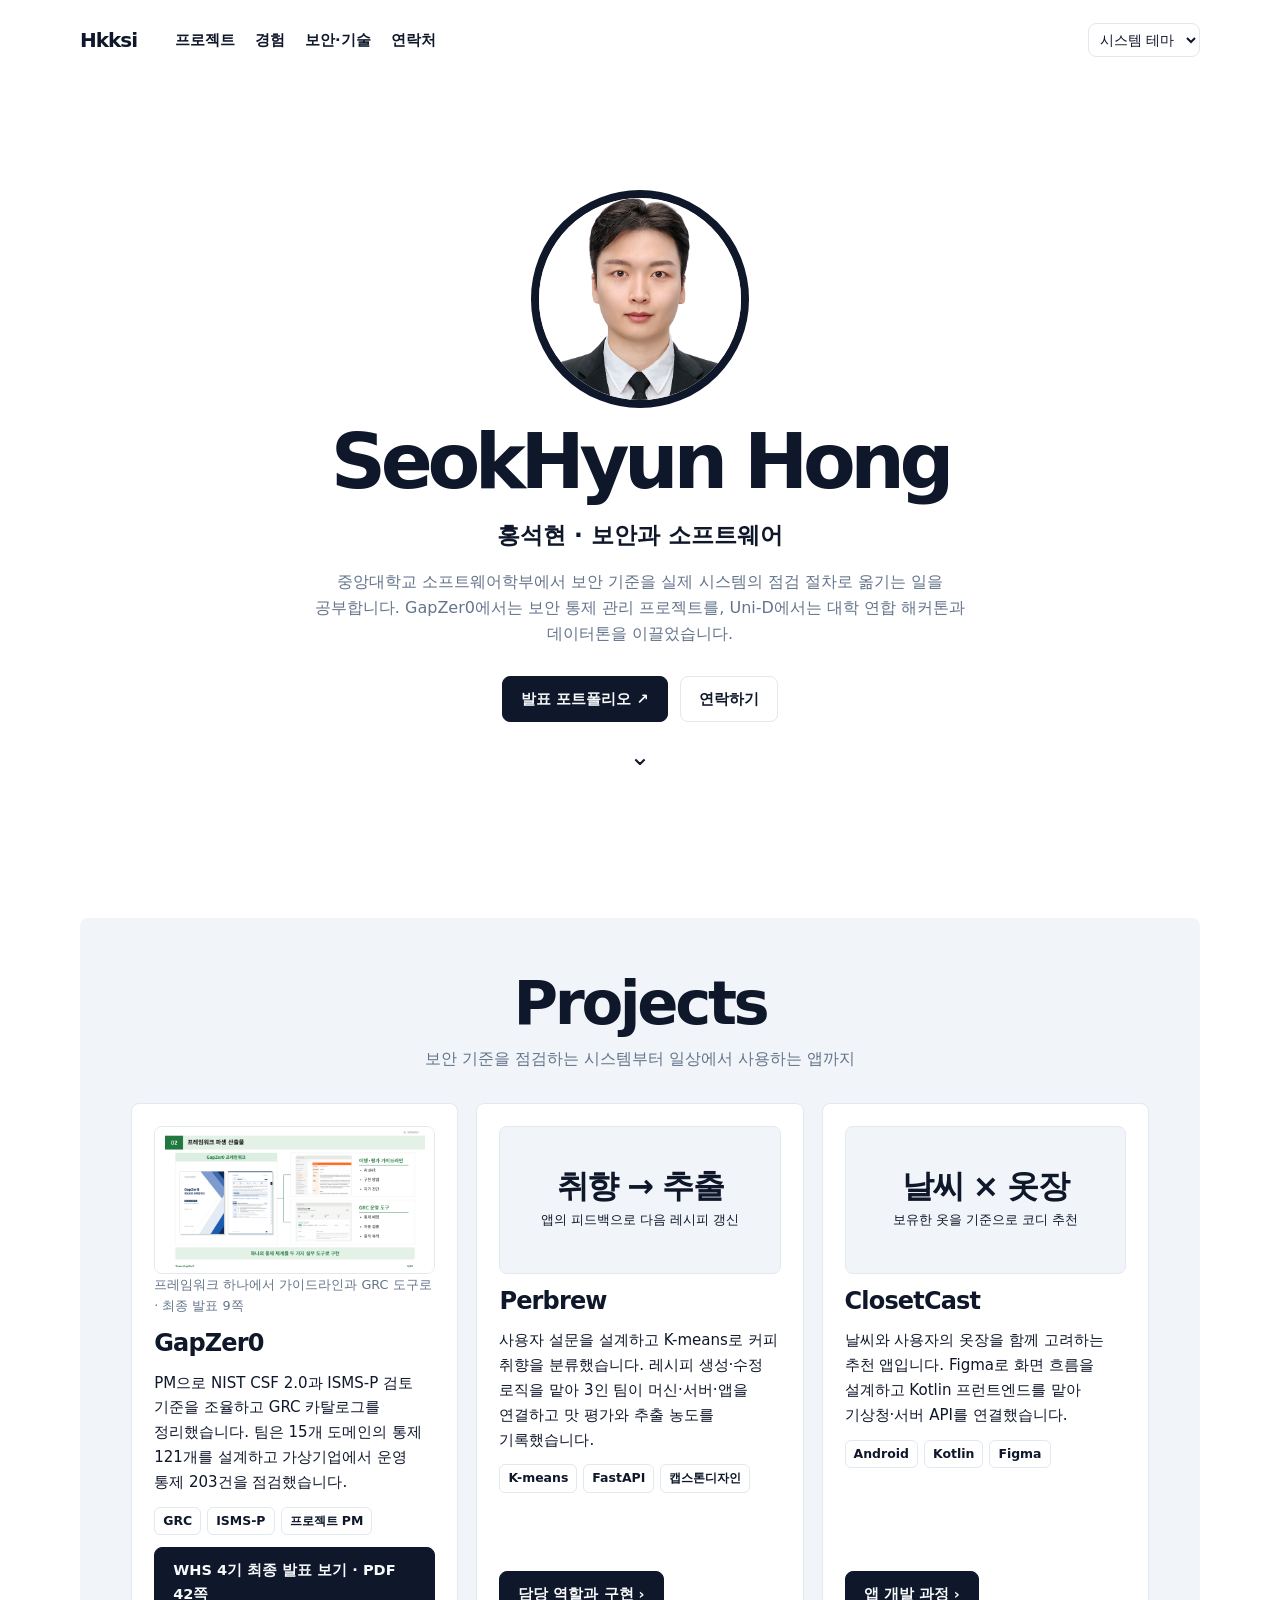
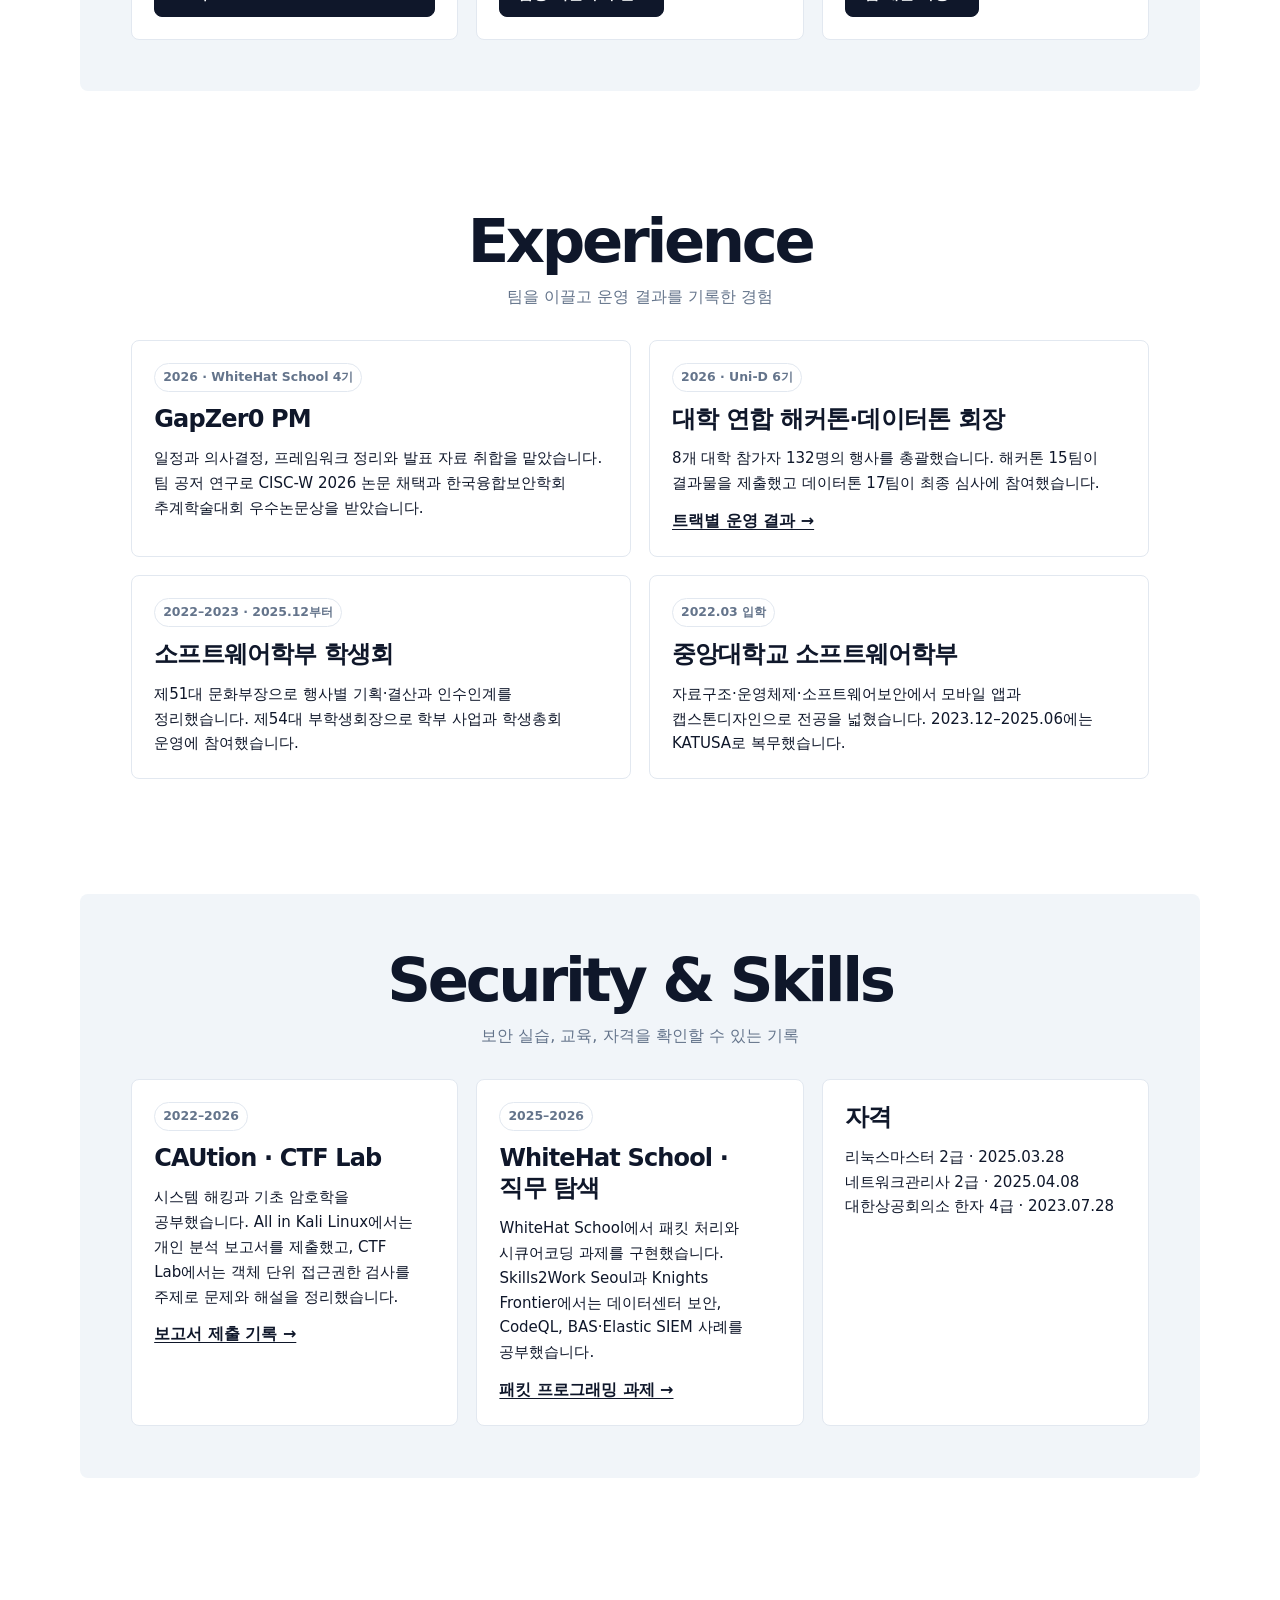
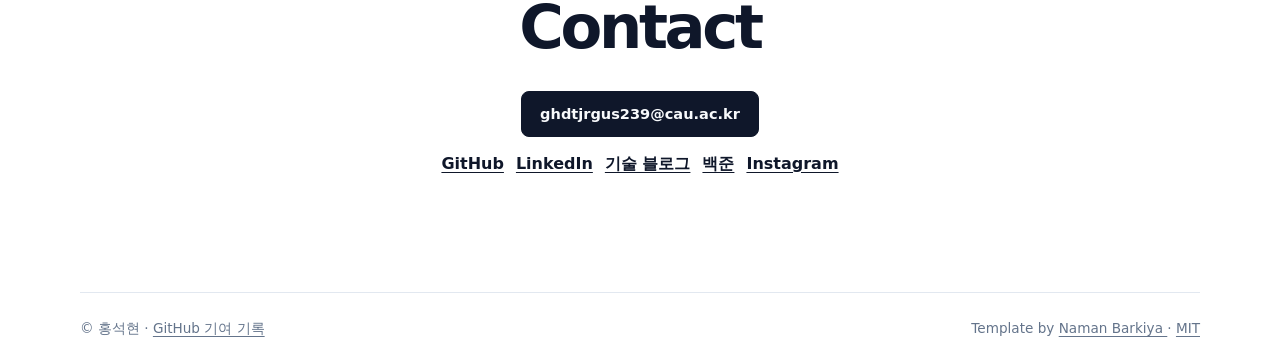
==== commit 632c4329: "Feature the GapZer0 framework and link the official WHS final presentation" ====
--- a/index.html
+++ b/index.html
@@ -101,11 +101,11 @@
      <div class="grid project-grid">
       <article class="card">
        <figure>
-        <a class="visual" href="images/grc-check.png">
-         <img alt="GRC의 INF-E-01 전송 암호 설정 점검 결과" loading="lazy" src="images/grc-check.png"/>
+        <a class="visual" href="images/gapzer0-framework.png">
+         <img alt="GapZer0 프레임워크에서 이행·평가 가이드라인과 GRC 운영 도구로 이어지는 구조" loading="lazy" src="images/gapzer0-framework.png"/>
         </a>
         <figcaption>
-         가상기업 점검 중 실패한 통제의 상세 화면
+         프레임워크 하나에서 가이드라인과 GRC 도구로 · 최종 발표 9쪽
         </figcaption>
        </figure>
        <h3>
@@ -125,8 +125,8 @@
          프로젝트 PM
         </span>
        </div>
-       <a class="more" href="portfolio.html#slide-2">
-        설계와 검증 과정 ›
+       <a class="more" href="assets/files/GapZer0-WHS-final.pdf">
+        WHS 4기 최종 발표 보기 · PDF 42쪽
        </a>
       </article>
       <article class="card">
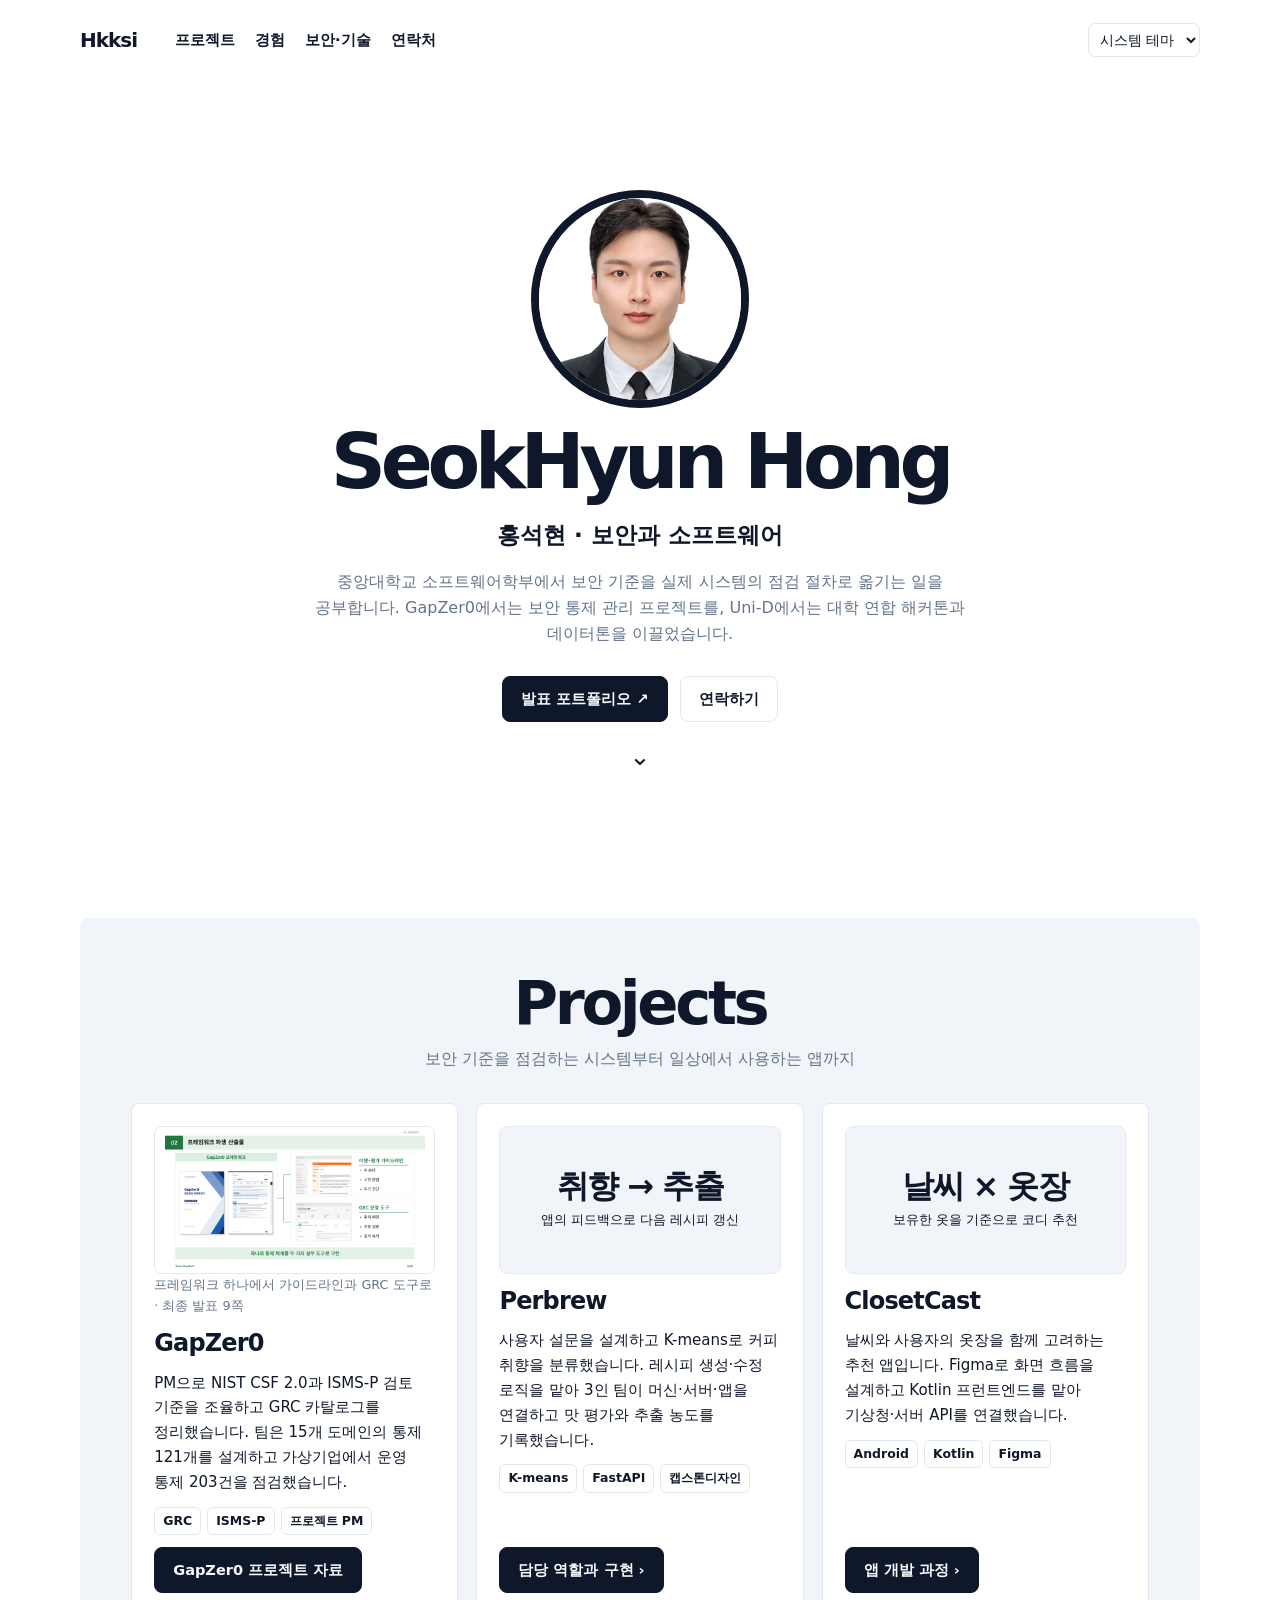
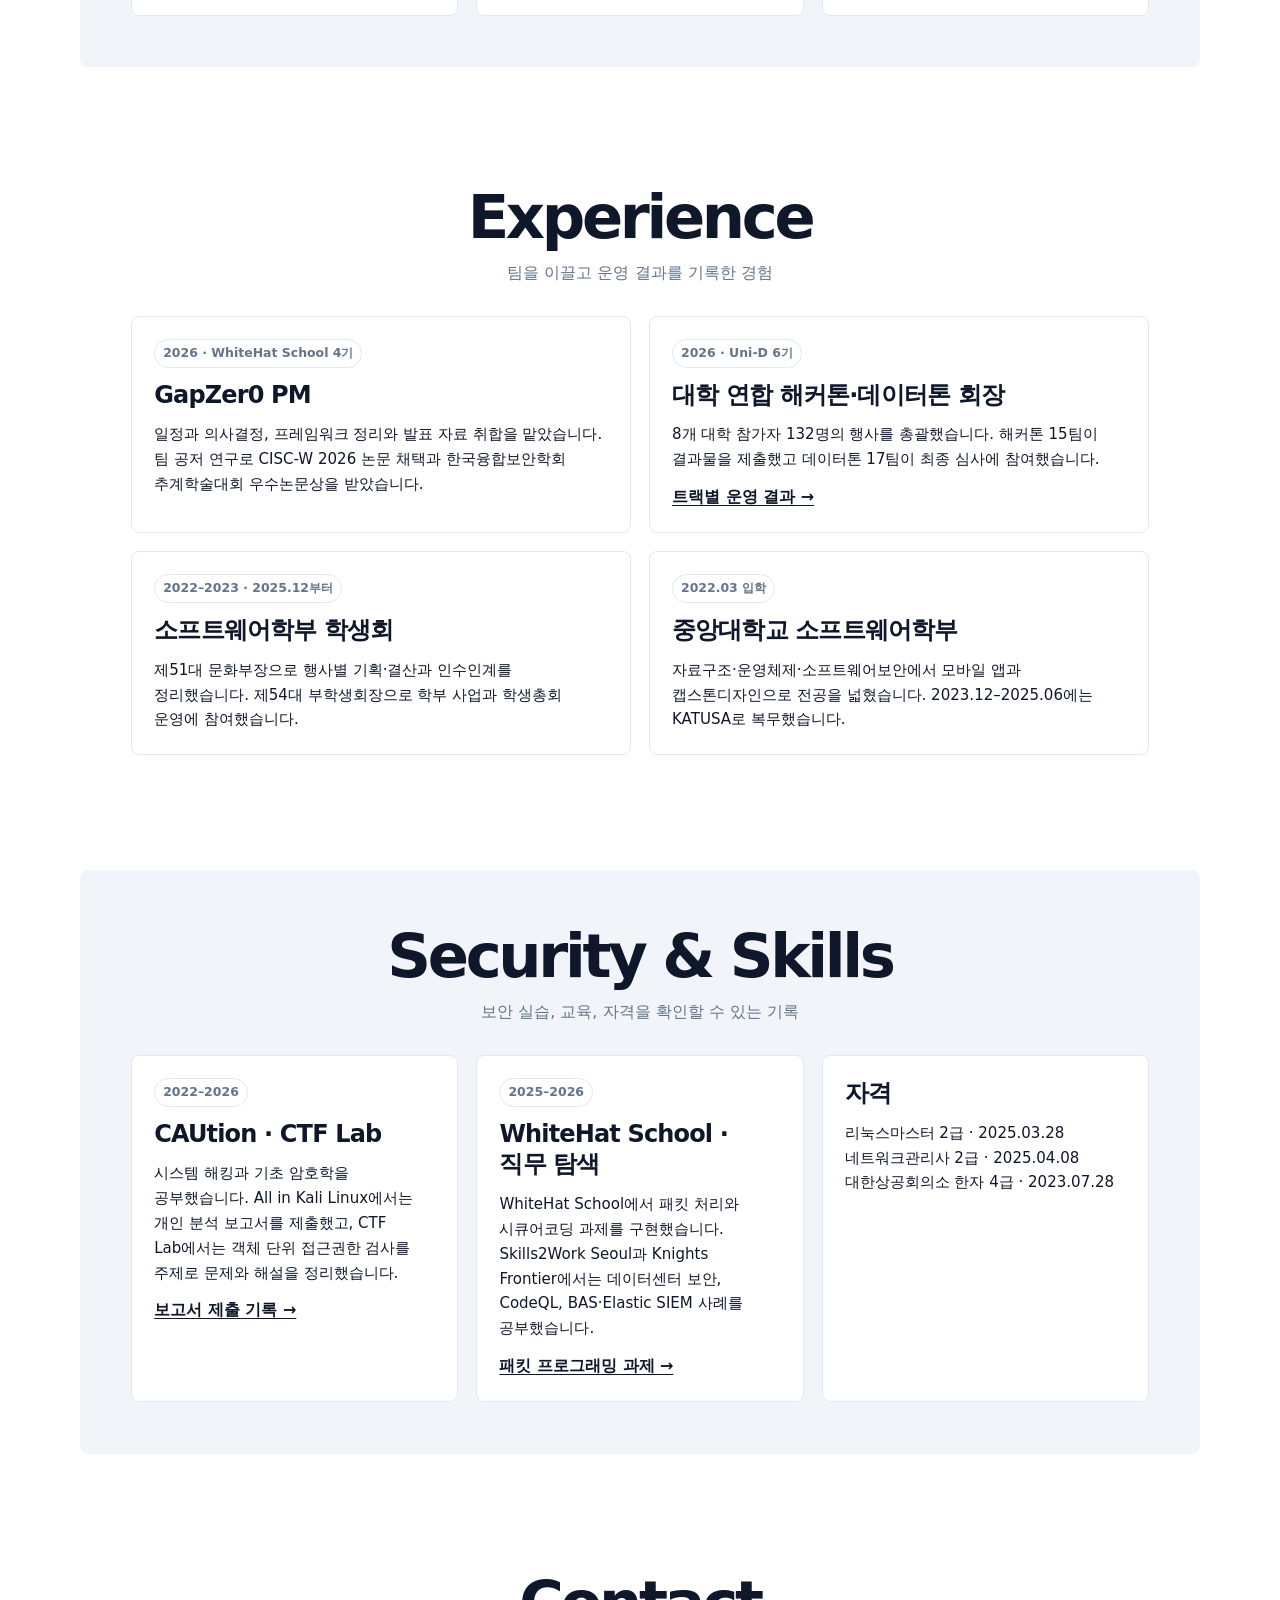
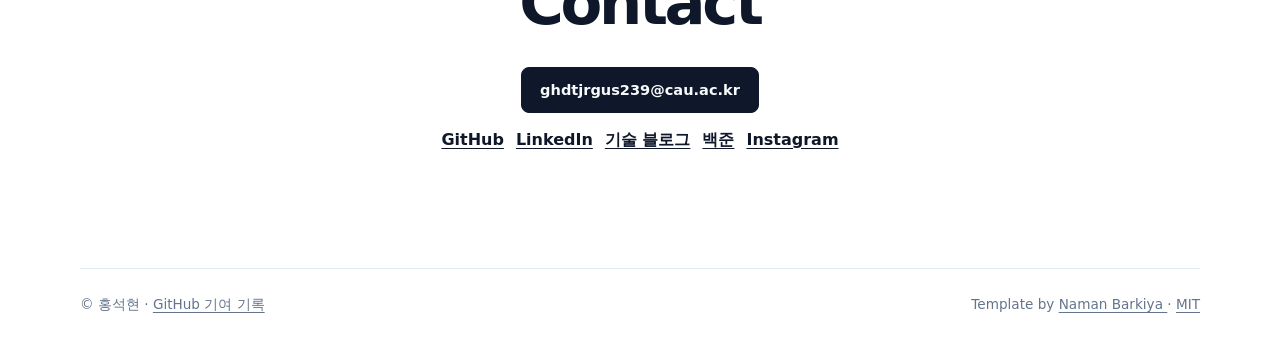
==== commit 678f0eec: "Rename GapZer0 project materials button" ====
--- a/index.html
+++ b/index.html
@@ -126,7 +126,7 @@
         </span>
        </div>
        <a class="more" href="assets/files/GapZer0-WHS-final.pdf">
-        WHS 4기 최종 발표 보기 · PDF 42쪽
+        GapZer0 프로젝트 자료
        </a>
       </article>
       <article class="card">
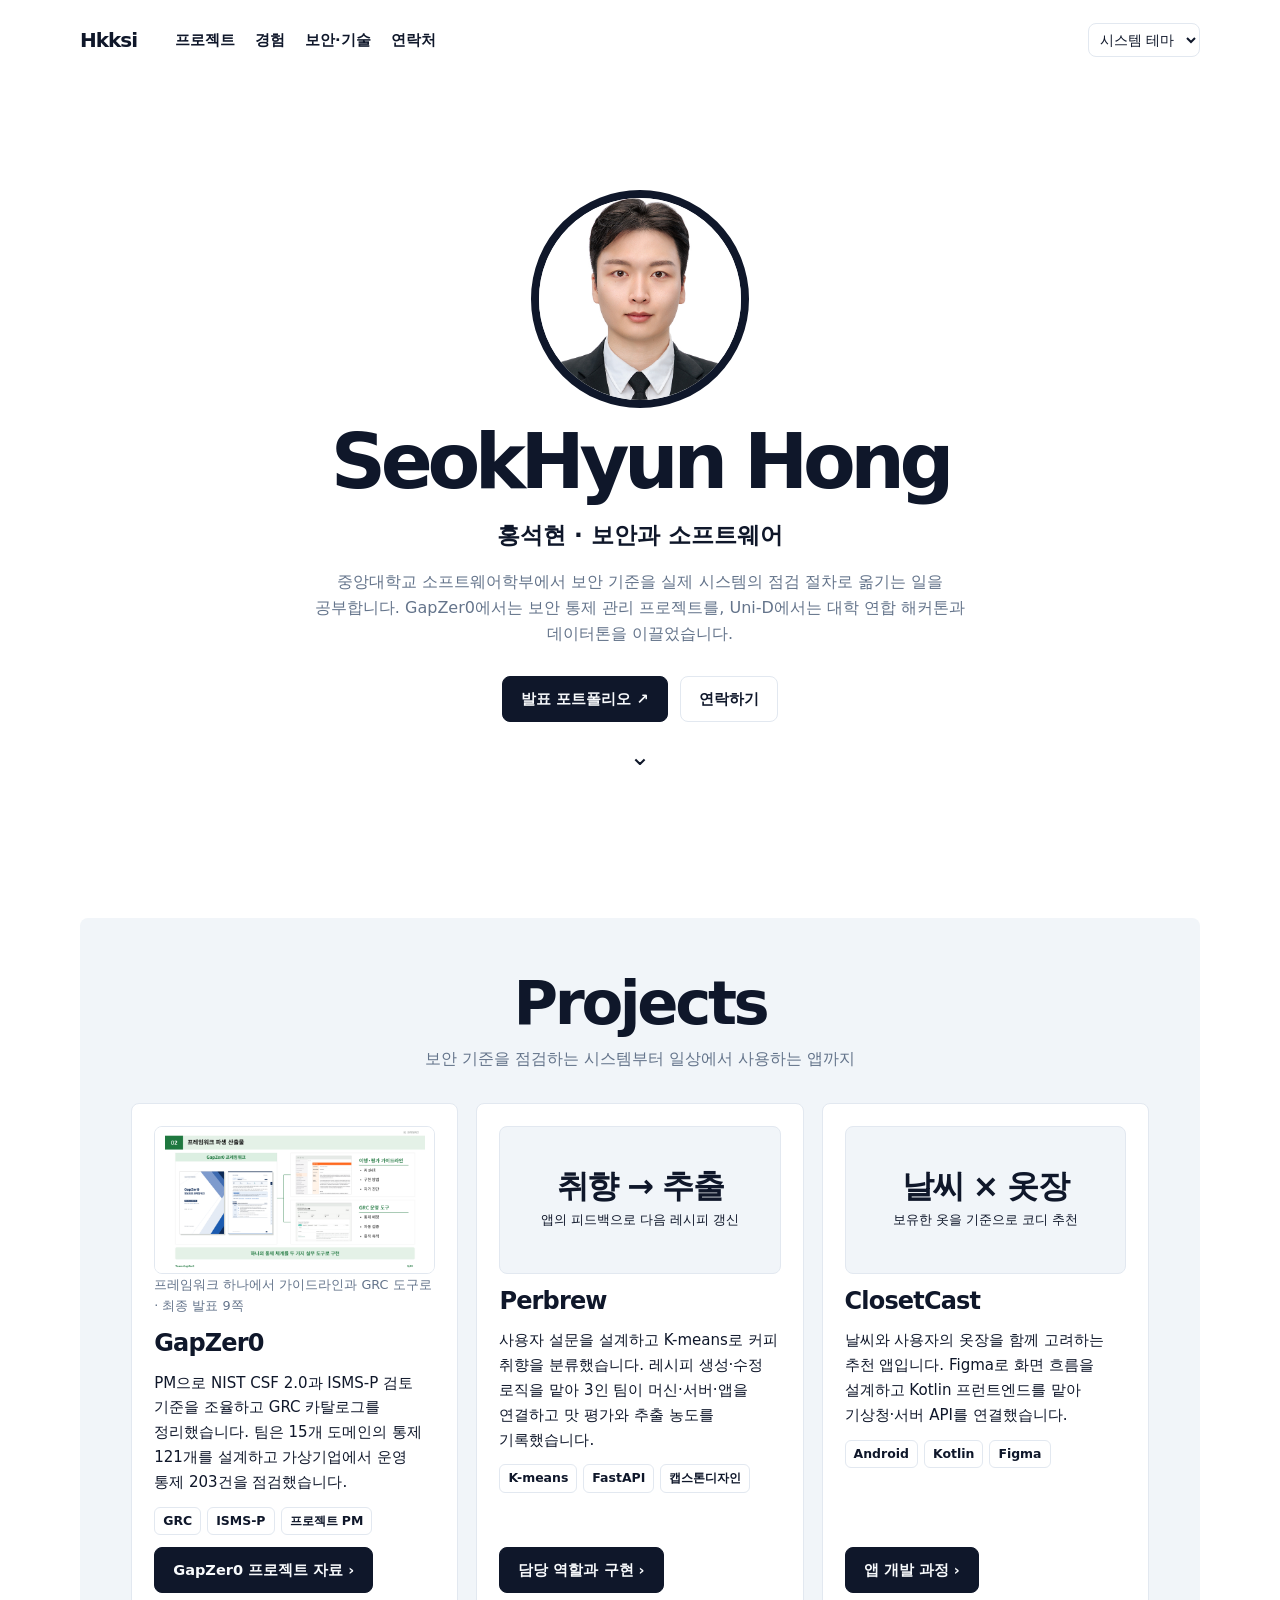
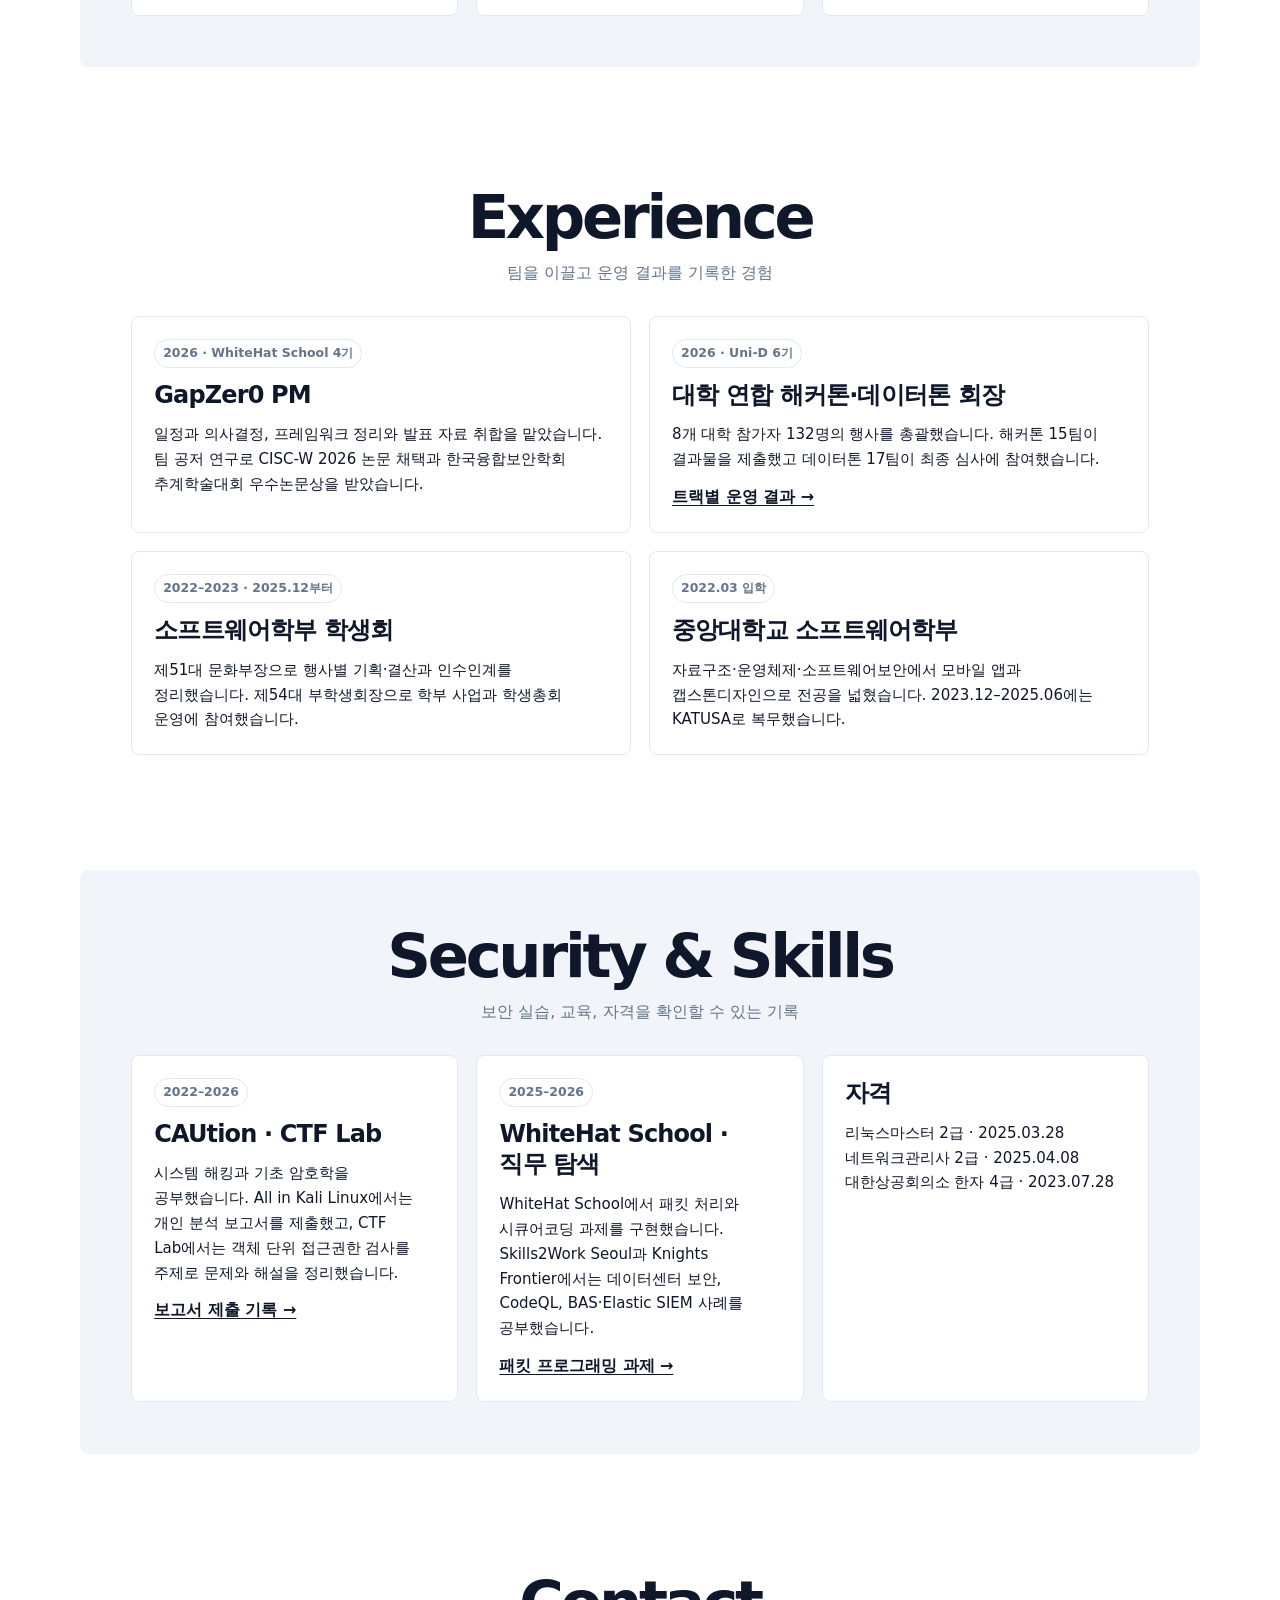
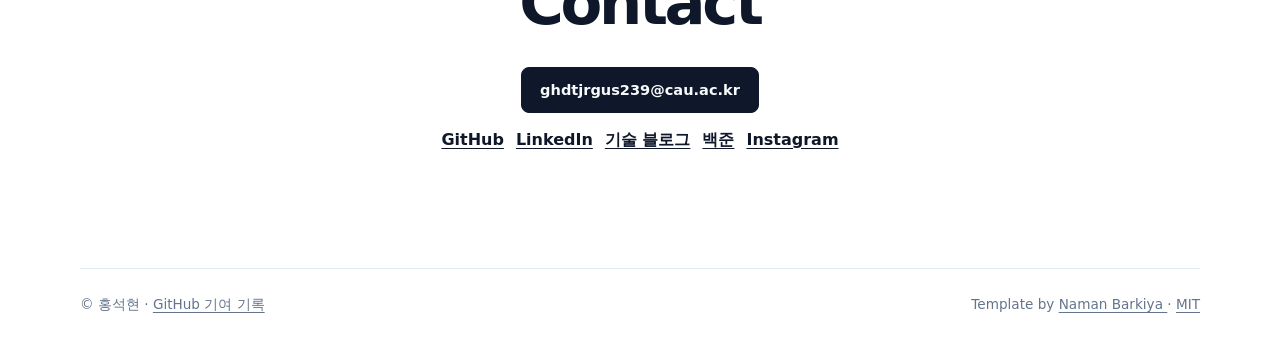
==== commit 95da6fd7: "Match project card link chevrons" ====
--- a/index.html
+++ b/index.html
@@ -126,7 +126,7 @@
         </span>
        </div>
        <a class="more" href="assets/files/GapZer0-WHS-final.pdf">
-        GapZer0 프로젝트 자료
+        GapZer0 프로젝트 자료 ›
        </a>
       </article>
       <article class="card">
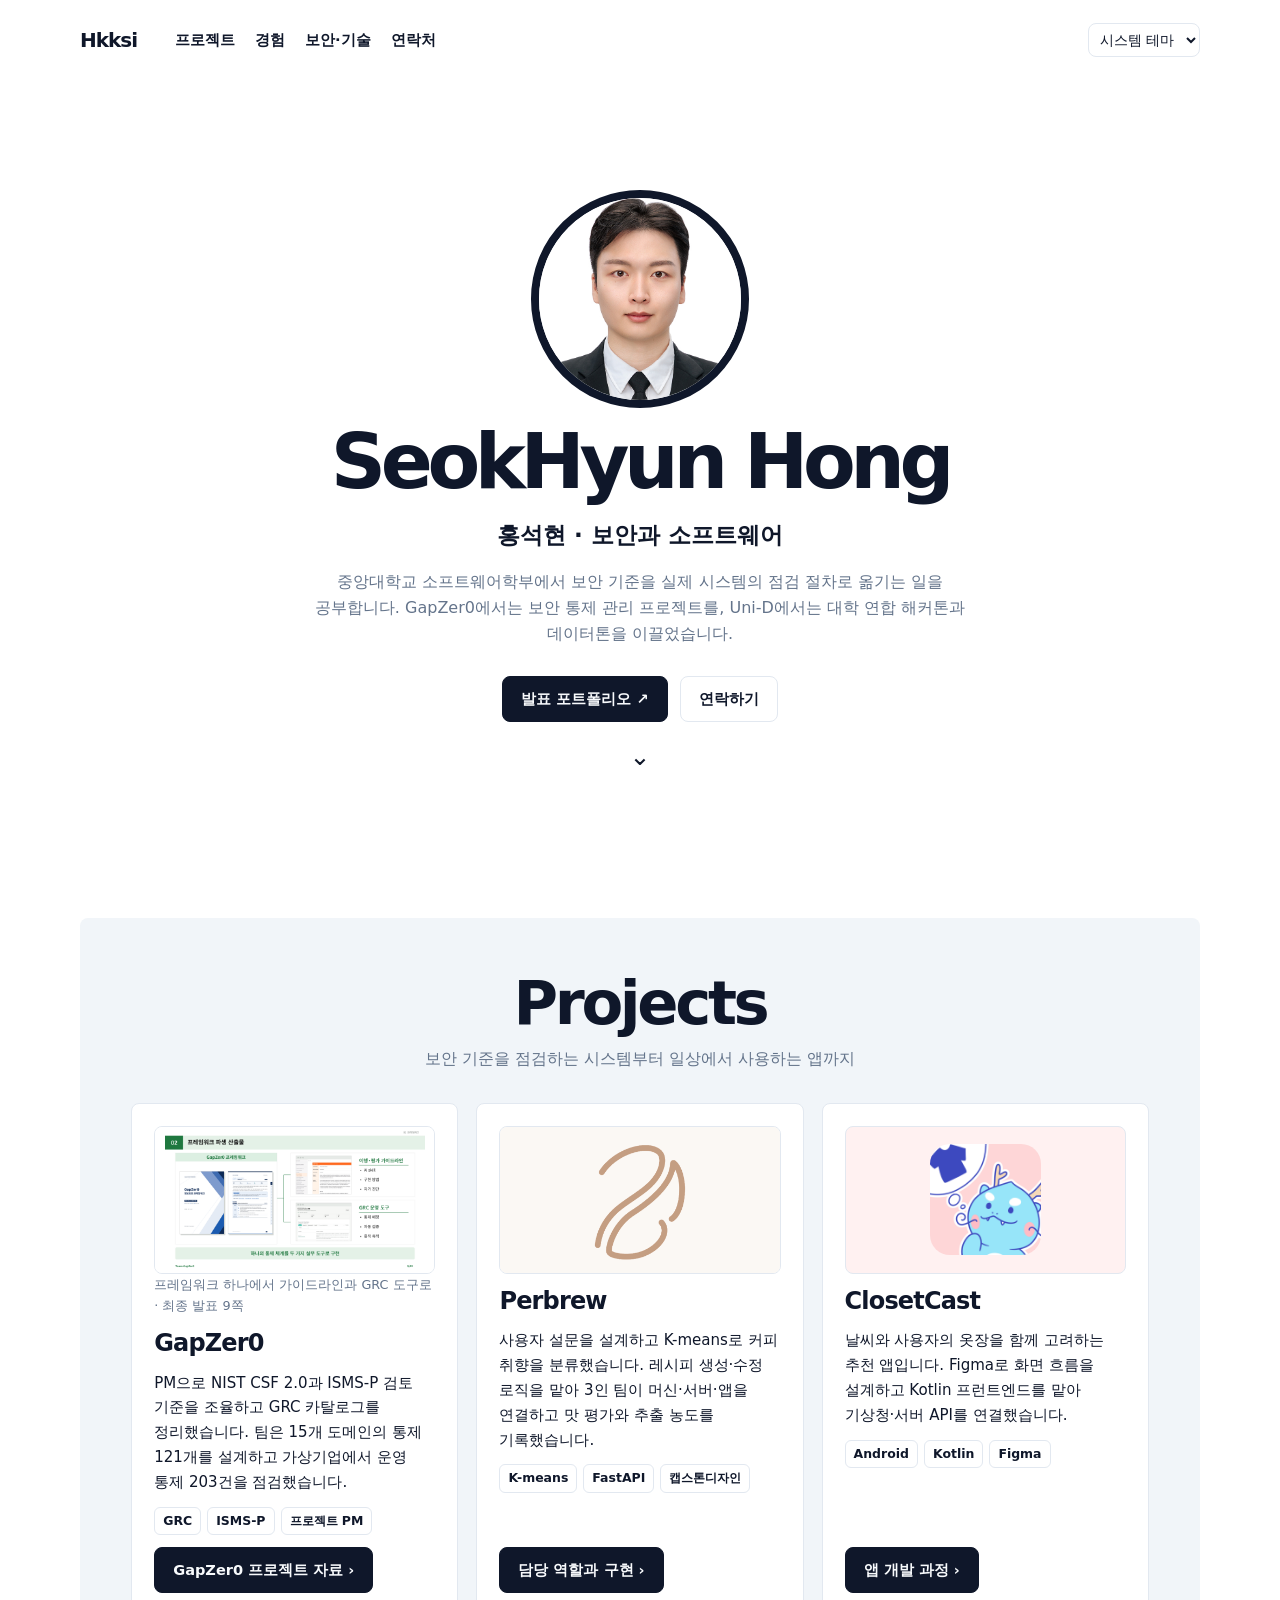
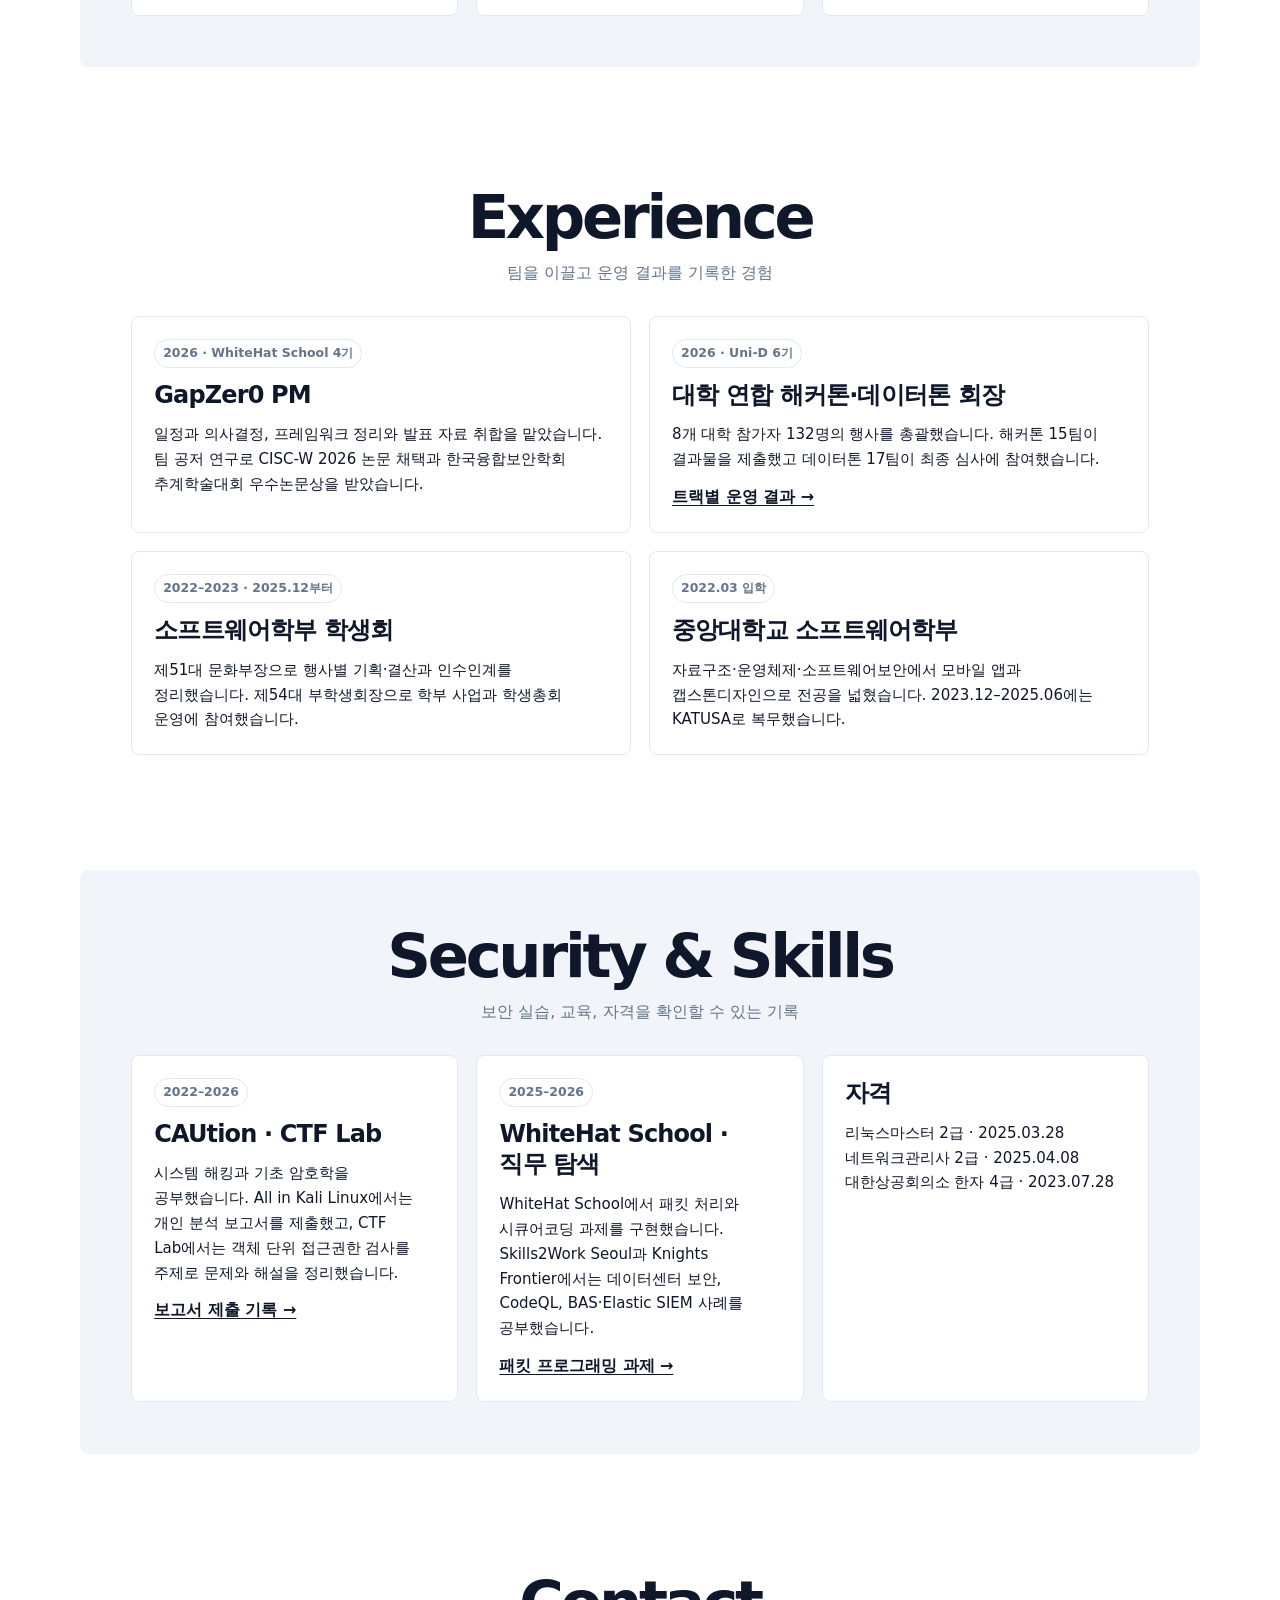
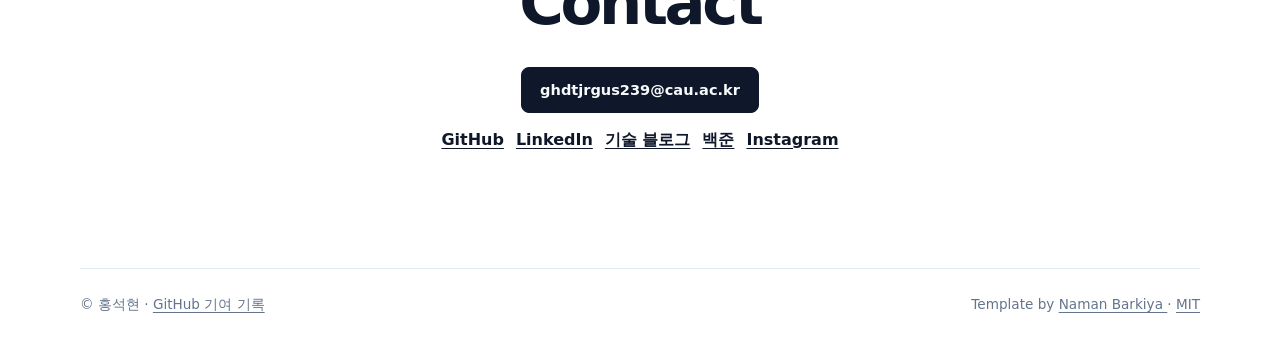
==== commit ca8fbfe4: "Use the PerBrew logo and ClosetCast app icon on project cards" ====
--- a/index.html
+++ b/index.html
@@ -130,15 +130,8 @@
        </a>
       </article>
       <article class="card">
-       <div class="visual">
-        <div>
-         <b>
-          취향 → 추출
-         </b>
-         <small>
-          앱의 피드백으로 다음 레시피 갱신
-         </small>
-        </div>
+       <div class="visual brand-preview perbrew">
+        <img src="images/perbrew-logo.png" alt="PerBrew 로고" loading="lazy"/>
        </div>
        <h3>
         Perbrew
@@ -162,15 +155,8 @@
        </a>
       </article>
       <article class="card">
-       <div class="visual">
-        <div>
-         <b>
-          날씨 × 옷장
-         </b>
-         <small>
-          보유한 옷을 기준으로 코디 추천
-         </small>
-        </div>
+       <div class="visual brand-preview closetcast">
+        <img src="images/closetcast-icon.png" alt="ClosetCast 로고" loading="lazy"/>
        </div>
        <h3>
         ClosetCast
--- a/assets/site.css
+++ b/assets/site.css
@@ -44,3 +44,7 @@
 @media(max-width:850px){.grid{grid-template-columns:1fr 1fr}.project-grid .card:first-child{grid-column:1/-1}.top{gap:16px}.links{gap:12px}}
 @media(max-width:650px){header{padding-block:12px;gap:10px}.top{display:contents}.links{width:100%;order:3;overflow:auto;justify-content:space-between}.hero{min-height:560px}.band{padding:22px 14px;margin:24px 0 36px}.grid{grid-template-columns:1fr}.visual{height:150px}.card{padding:18px}.actions{gap:8px}}
 @media(prefers-reduced-motion:reduce){html{scroll-behavior:auto}}
+
+.brand-preview.perbrew, .brand-preview.perbrew img {background:#fbf8f4}
+.brand-preview.closetcast {background:#fff1f1}
+.brand-preview.closetcast img {width:auto;height:76%;border-radius:18%;background:transparent}
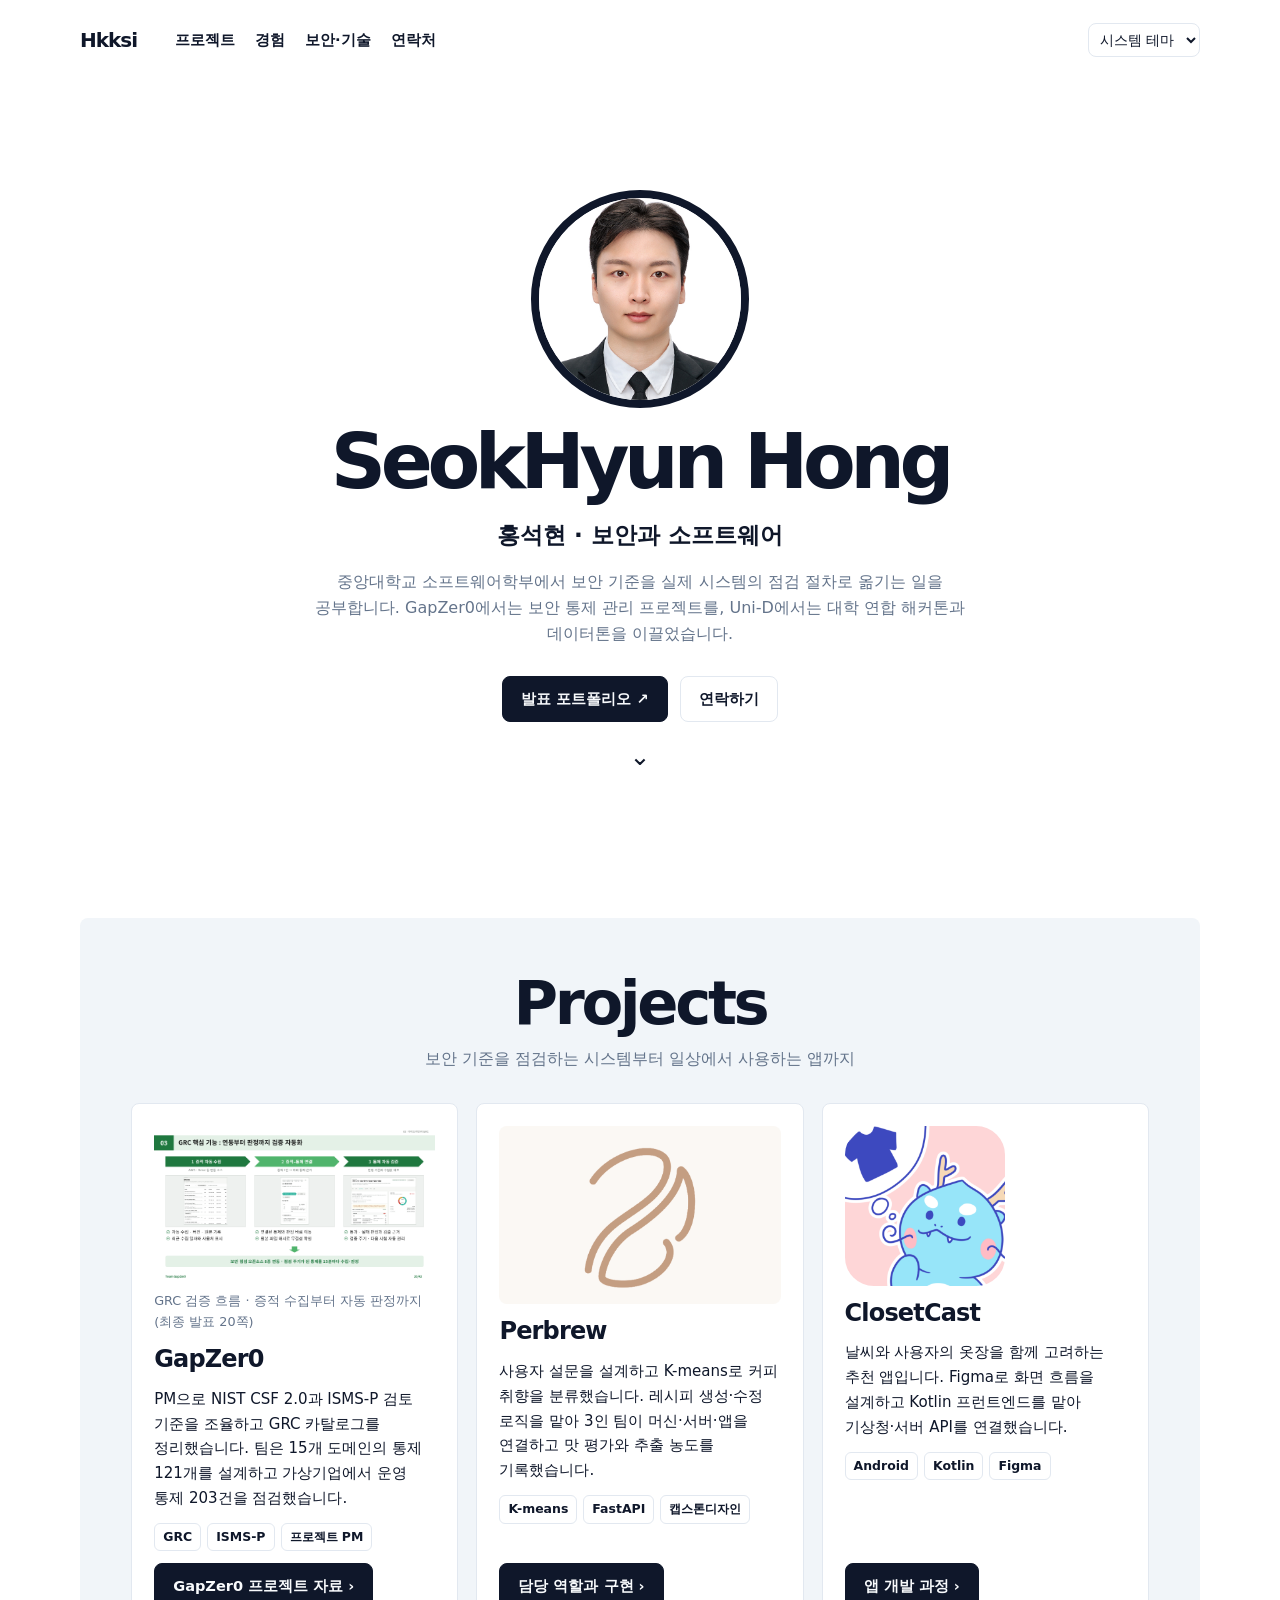
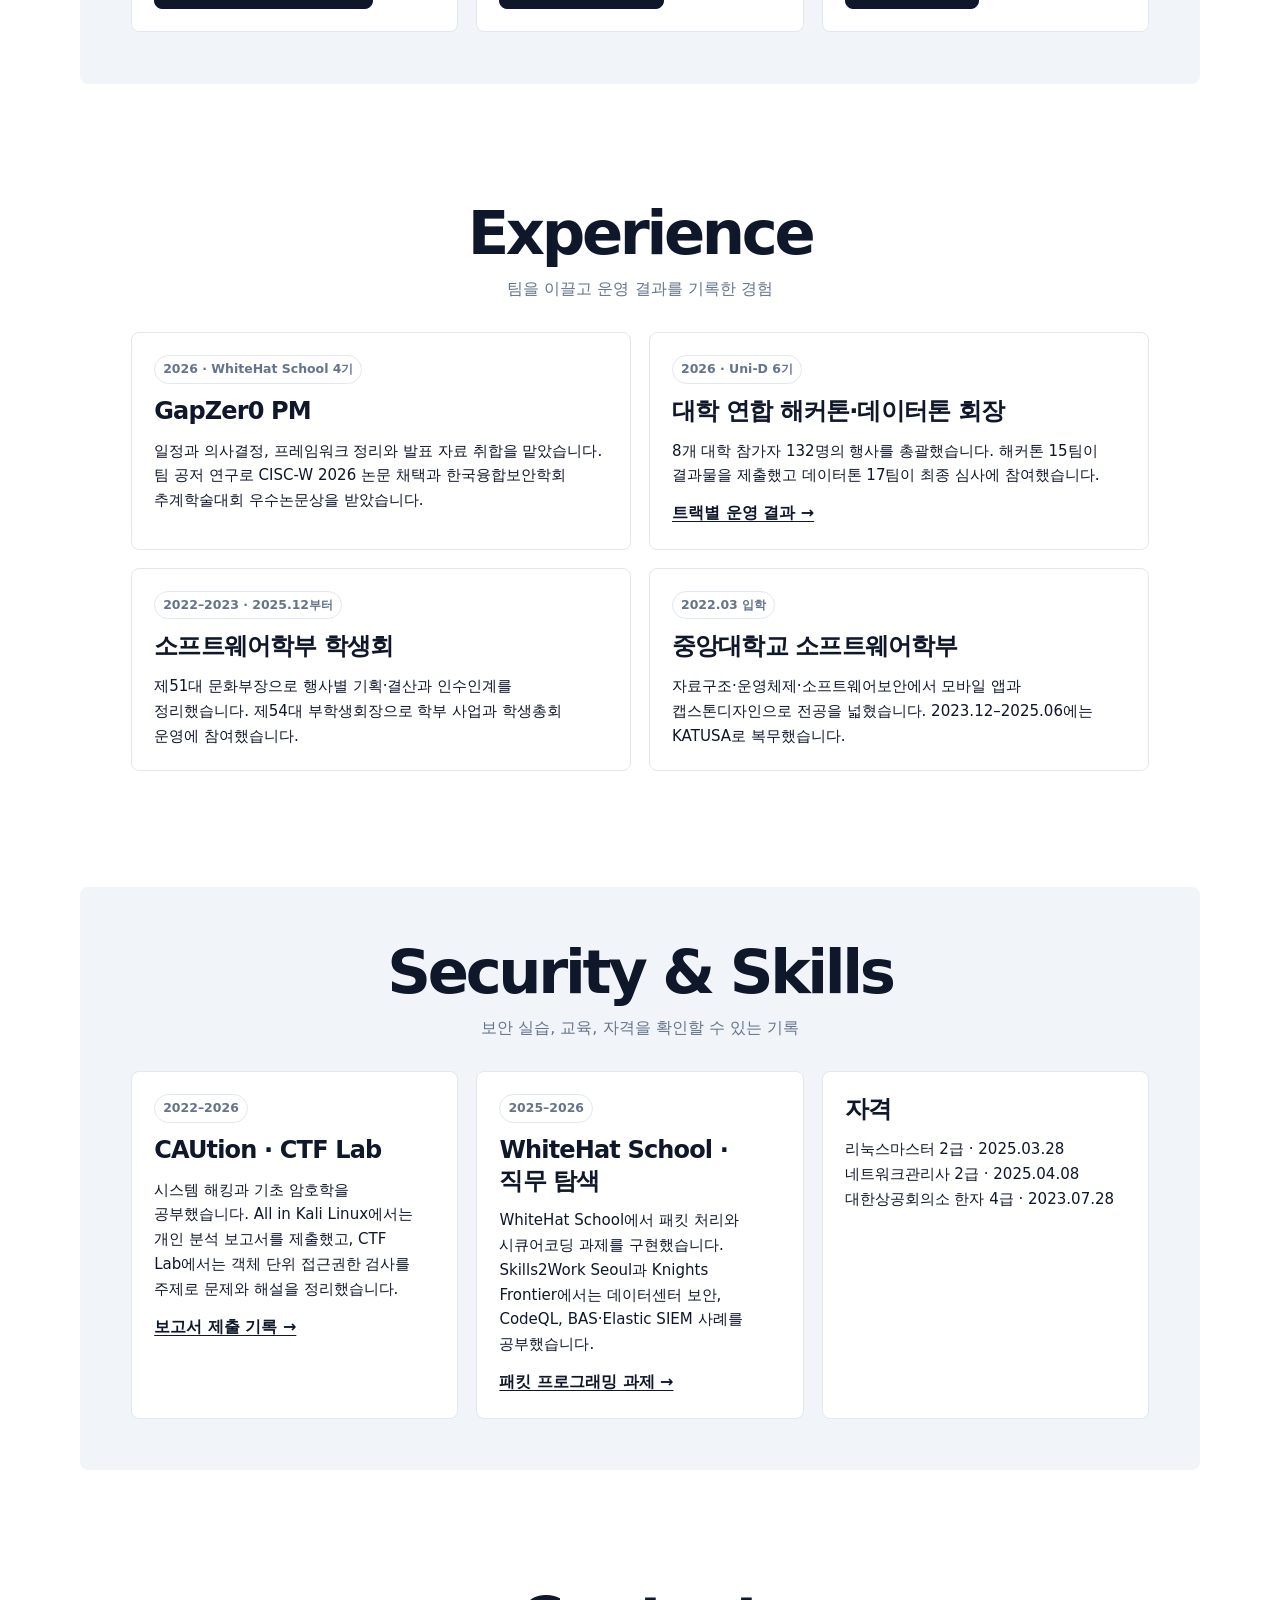
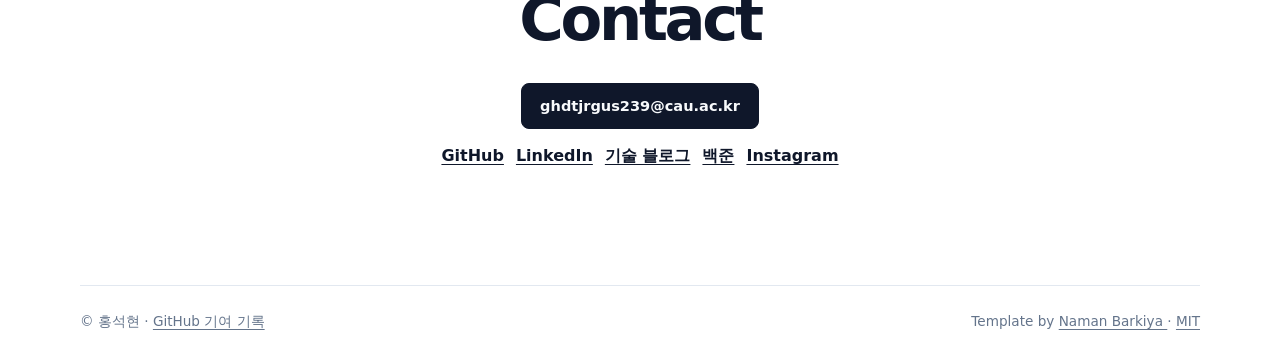
==== commit 601c857b: "Show the GRC workflow and size project images by aspect ratio" ====
--- a/index.html
+++ b/index.html
@@ -101,11 +101,11 @@
      <div class="grid project-grid">
       <article class="card">
        <figure>
-        <a class="visual" href="images/gapzer0-framework.png">
-         <img alt="GapZer0 프레임워크에서 이행·평가 가이드라인과 GRC 운영 도구로 이어지는 구조" loading="lazy" src="images/gapzer0-framework.png"/>
+        <a class="diagram-link" href="images/gapzer0-grc-flow.png">
+         <img class="project-image" alt="GapZer0 GRC에서 증적을 수집하고 통제에 연결해 자동 판정하는 흐름" loading="lazy" src="images/gapzer0-grc-flow.png"/>
         </a>
         <figcaption>
-         프레임워크 하나에서 가이드라인과 GRC 도구로 · 최종 발표 9쪽
+         GRC 검증 흐름 · 증적 수집부터 자동 판정까지 (최종 발표 20쪽)
         </figcaption>
        </figure>
        <h3>
@@ -130,9 +130,7 @@
        </a>
       </article>
       <article class="card">
-       <div class="visual brand-preview perbrew">
-        <img src="images/perbrew-logo.png" alt="PerBrew 로고" loading="lazy"/>
-       </div>
+       <img class="project-image perbrew" src="images/perbrew-logo.png" alt="PerBrew 로고" loading="lazy"/>
        <h3>
         Perbrew
        </h3>
@@ -155,9 +153,7 @@
        </a>
       </article>
       <article class="card">
-       <div class="visual brand-preview closetcast">
-        <img src="images/closetcast-icon.png" alt="ClosetCast 로고" loading="lazy"/>
-       </div>
+       <img class="project-image closetcast" src="images/closetcast-icon.png" alt="ClosetCast 로고" loading="lazy"/>
        <h3>
         ClosetCast
        </h3>
--- a/assets/site.css
+++ b/assets/site.css
@@ -33,18 +33,15 @@
 .card p{font-size:.94rem}.card .more{align-self:flex-start;margin-top:auto}
 .tags{gap:6px;flex-wrap:wrap}.tags span,.period{border:1px solid hsl(var(--border));border-radius:6px;padding:3px 8px;font-size:.78rem;font-weight:650}
 .period{align-self:flex-start;border-radius:20px;color:hsl(var(--muted-foreground))}
-.visual{height:148px;display:flex;align-items:center;justify-content:center;background:hsl(var(--muted));border-radius:var(--radius);border:1px solid hsl(var(--border));overflow:hidden}
-.visual img{width:100%;height:100%;object-fit:contain;background:white}
-.visual b{display:block;font-size:clamp(1.5rem,2.5vw,2rem);line-height:1.25;letter-spacing:-.05em}.visual div{text-align:center}.visual small,figcaption{font-size:.8rem}
+.project-image{display:block;align-self:flex-start;width:auto;height:auto;max-width:100%;max-height:12rem;border-radius:var(--radius)}
+.project-image.closetcast{max-height:10rem;border-radius:18%}
+.diagram-link{display:block;width:fit-content;max-width:100%}
+figcaption{font-size:.8rem;margin-top:6px}
 .twocol{grid-template-columns:repeat(2,minmax(0,1fr))}
 summary{cursor:pointer;font-weight:650}details p{padding-top:8px}.inline{font-weight:650}
 .contact{text-align:center}.contact .actions a{font-weight:650;text-decoration:underline}
 footer{padding:24px 0;border-top:1px solid hsl(var(--border));color:hsl(var(--muted-foreground));font-size:.85rem;display:flex;justify-content:space-between;gap:12px;flex-wrap:wrap}
 .skip{position:absolute;left:-9999px}.skip:focus{left:12px;top:8px;background:hsl(var(--background));z-index:2}
 @media(max-width:850px){.grid{grid-template-columns:1fr 1fr}.project-grid .card:first-child{grid-column:1/-1}.top{gap:16px}.links{gap:12px}}
-@media(max-width:650px){header{padding-block:12px;gap:10px}.top{display:contents}.links{width:100%;order:3;overflow:auto;justify-content:space-between}.hero{min-height:560px}.band{padding:22px 14px;margin:24px 0 36px}.grid{grid-template-columns:1fr}.visual{height:150px}.card{padding:18px}.actions{gap:8px}}
+@media(max-width:650px){header{padding-block:12px;gap:10px}.top{display:contents}.links{width:100%;order:3;overflow:auto;justify-content:space-between}.hero{min-height:560px}.band{padding:22px 14px;margin:24px 0 36px}.grid{grid-template-columns:1fr}.card{padding:18px}.actions{gap:8px}}
 @media(prefers-reduced-motion:reduce){html{scroll-behavior:auto}}
-
-.brand-preview.perbrew, .brand-preview.perbrew img {background:#fbf8f4}
-.brand-preview.closetcast {background:#fff1f1}
-.brand-preview.closetcast img {width:auto;height:76%;border-radius:18%;background:transparent}
